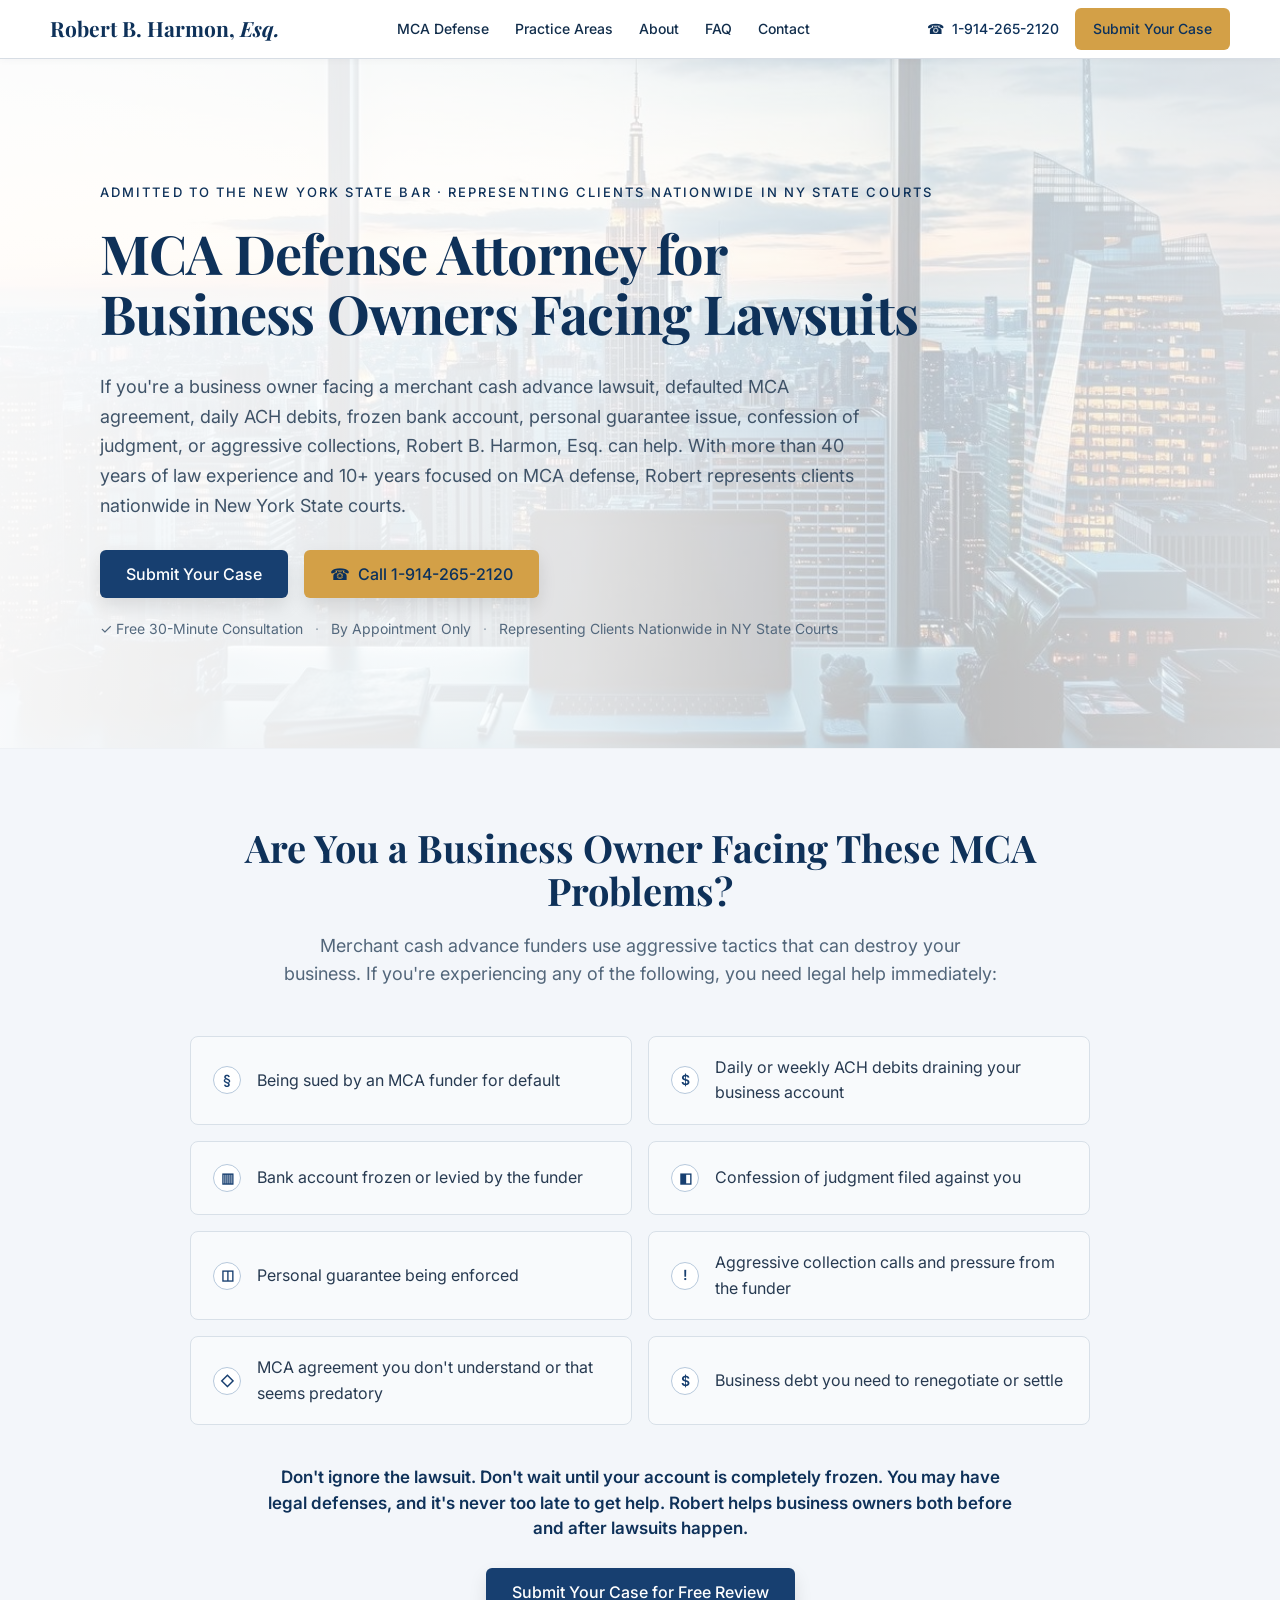
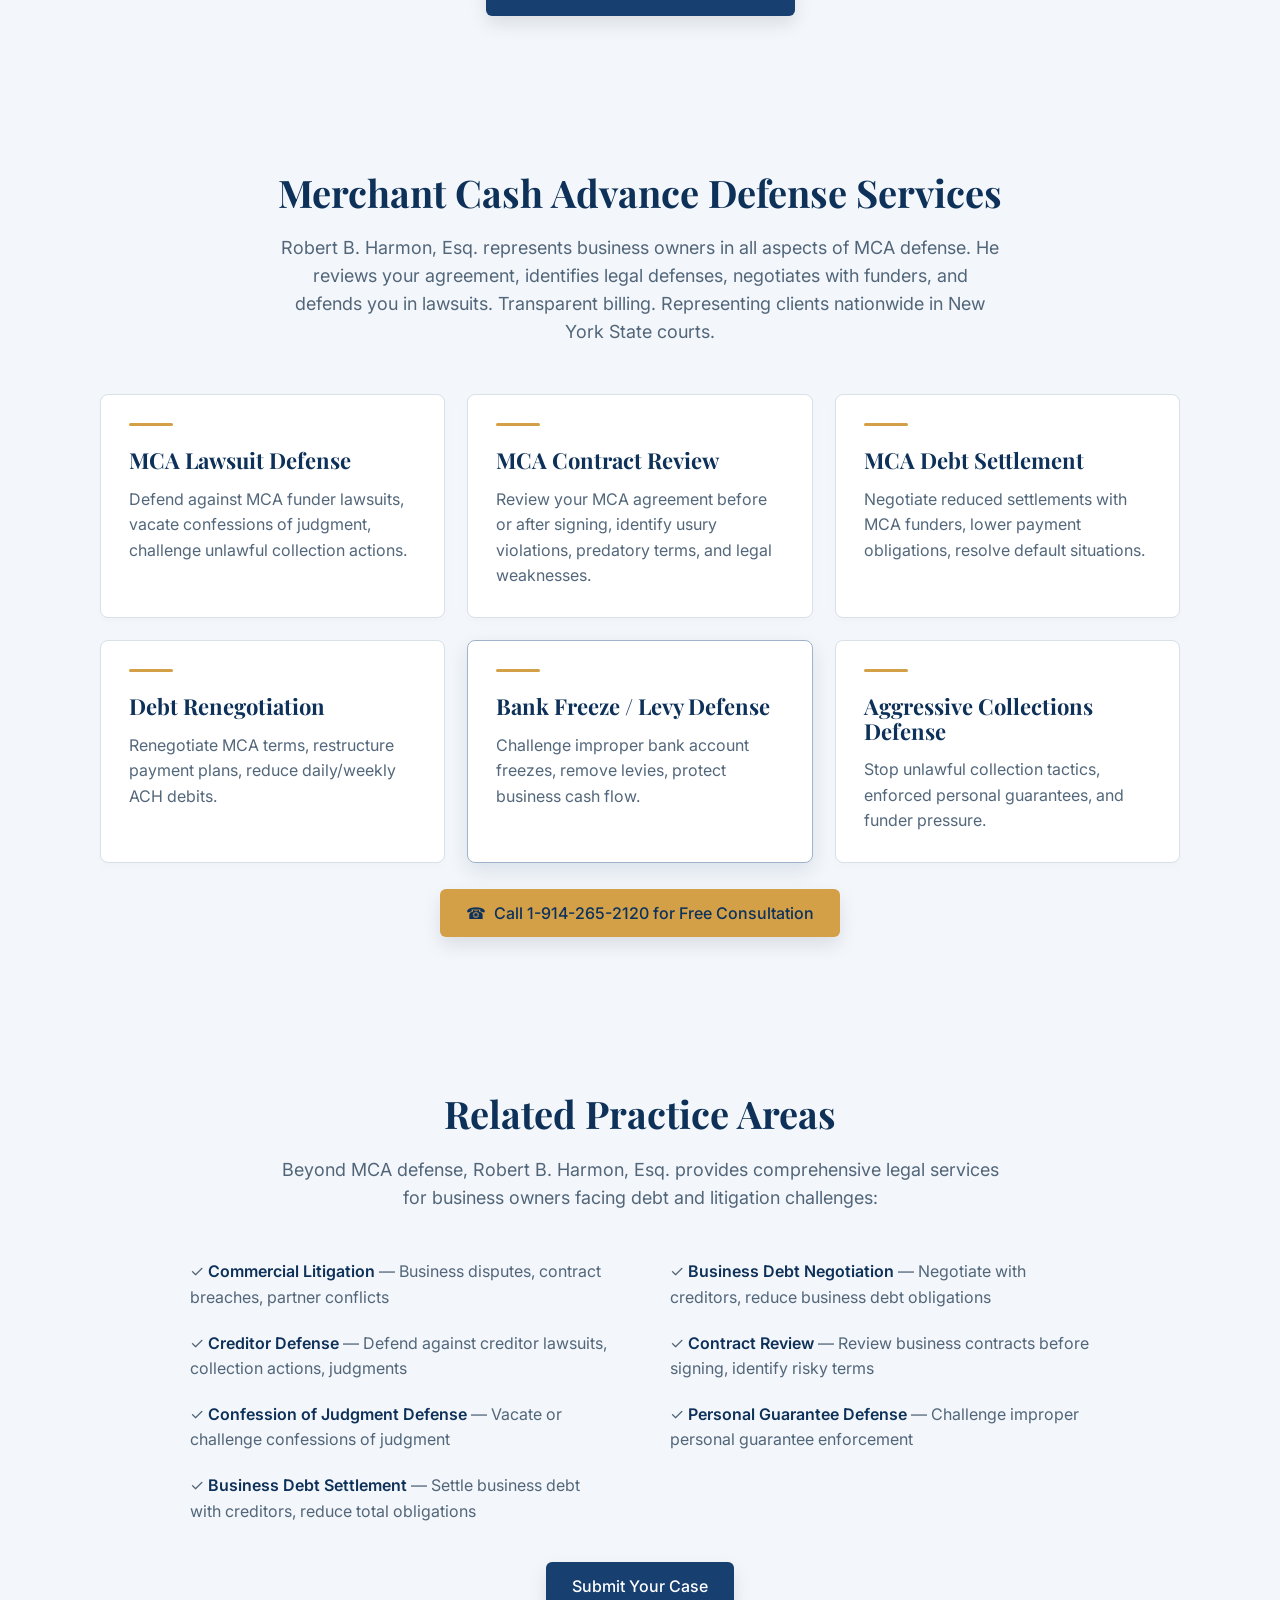
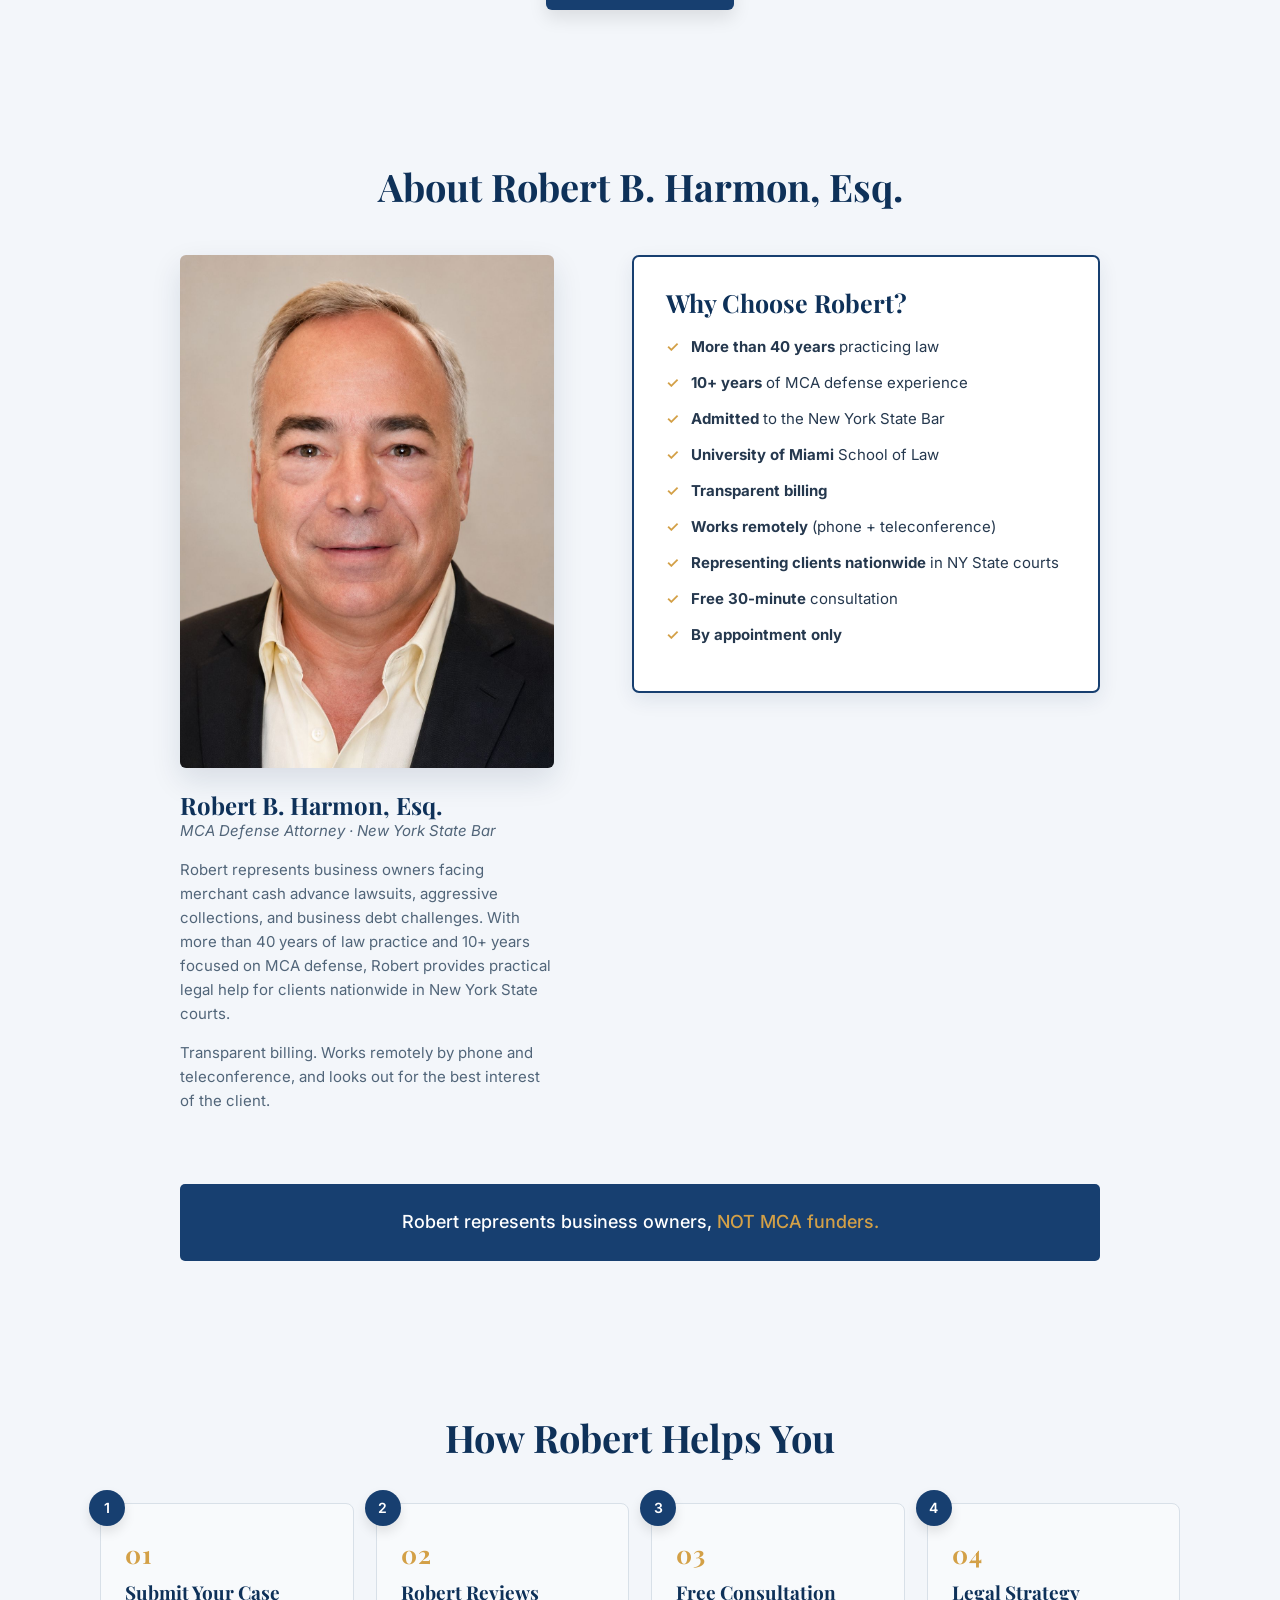
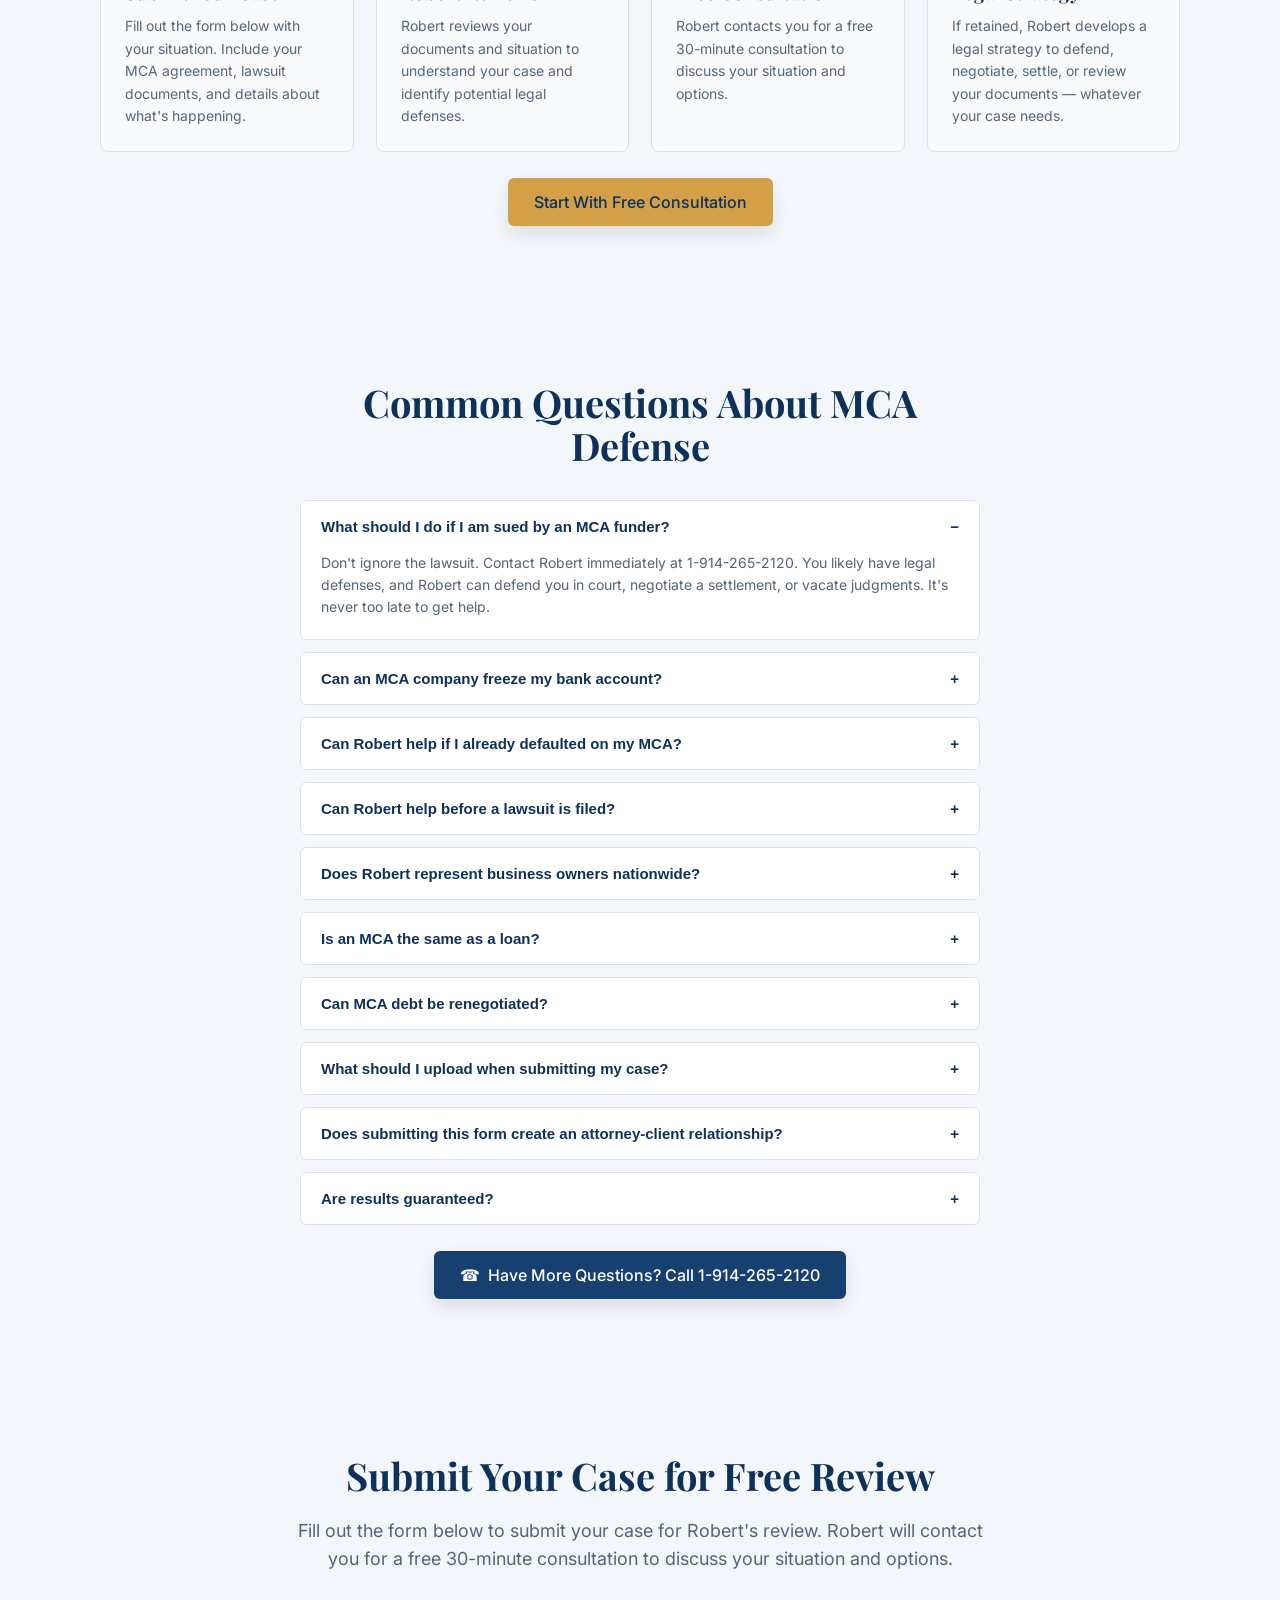
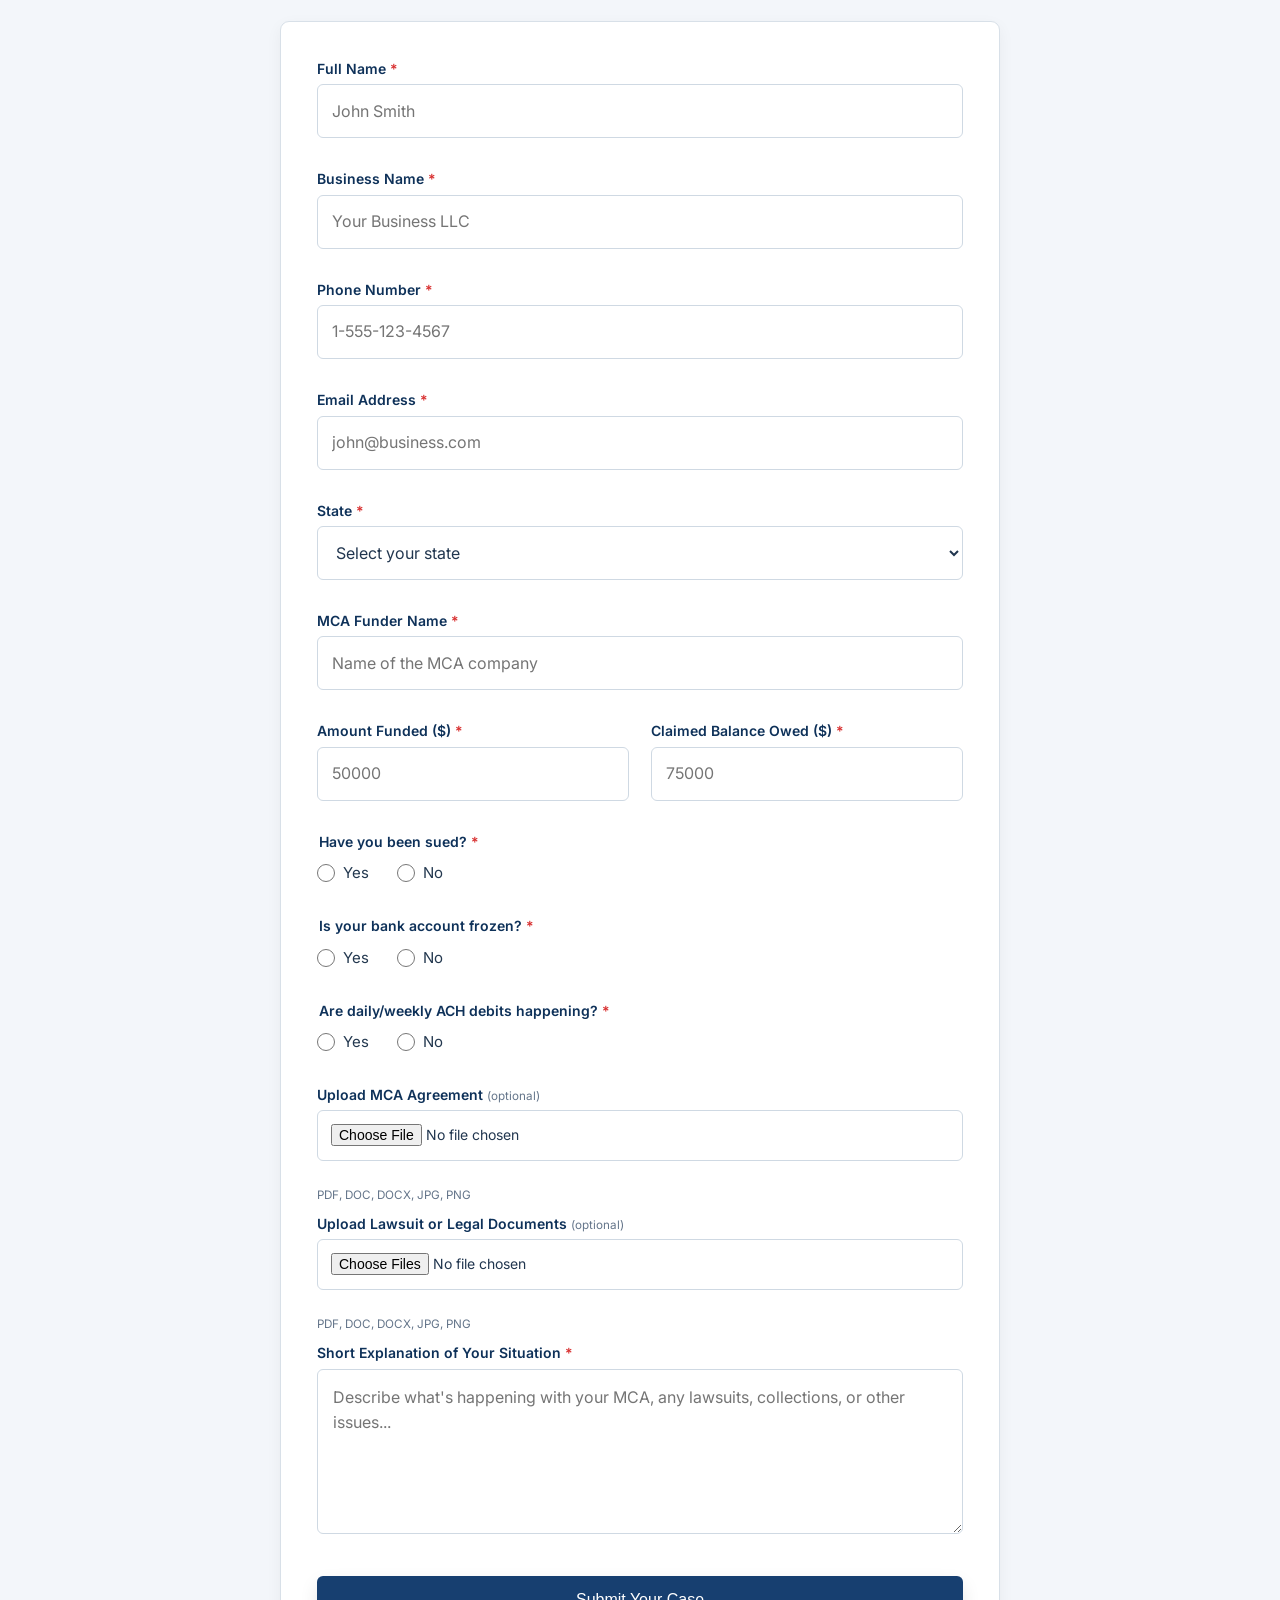
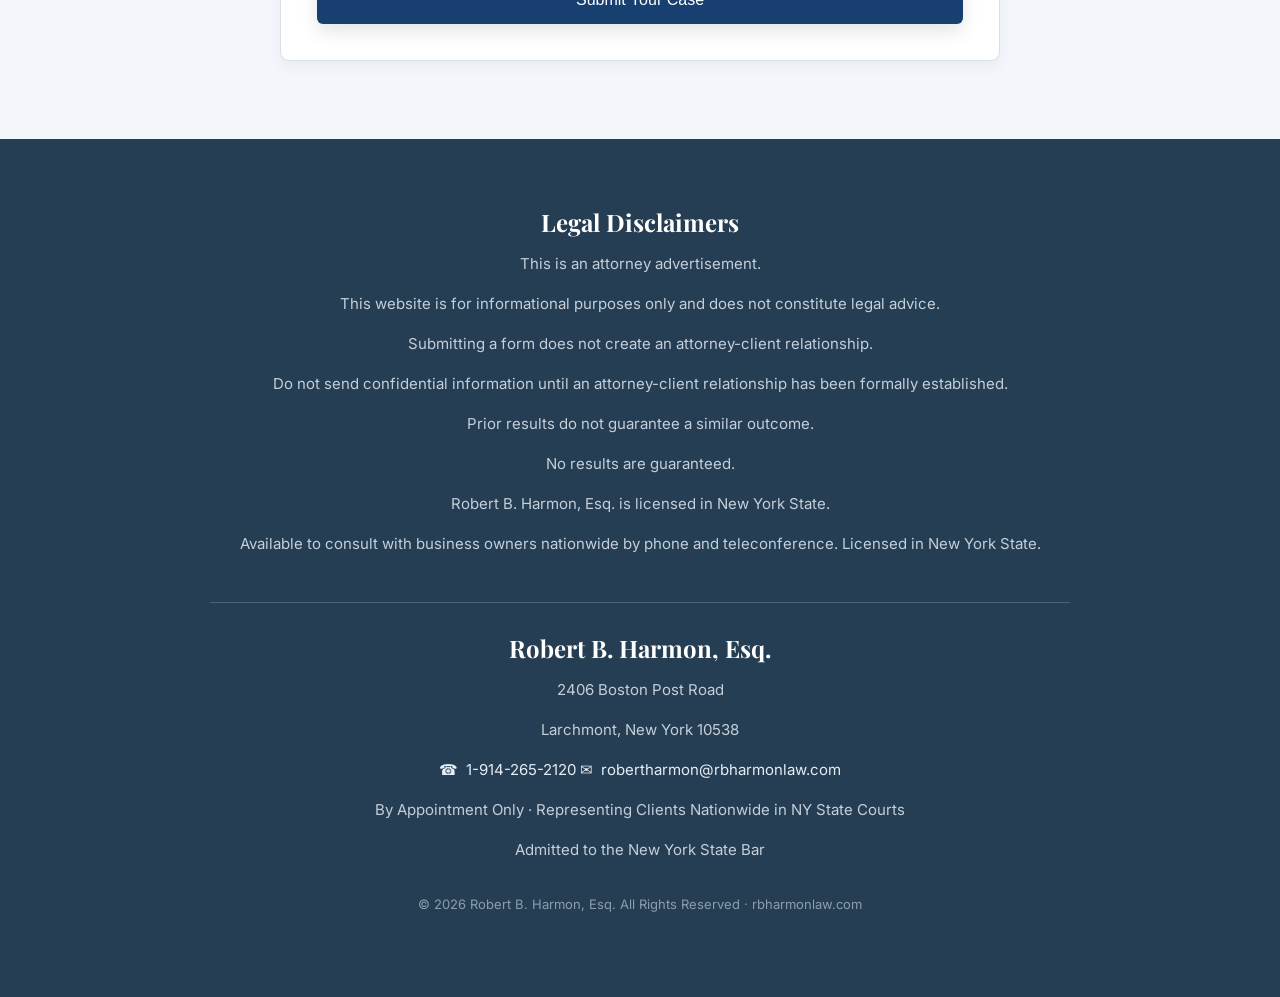
==== index.html @ 1420d57a "Update index.html" ====
<!DOCTYPE html>
<html lang="en">
<head>
  <meta charset="UTF-8" />
  <meta name="viewport" content="width=device-width, initial-scale=1.0" />
  <title>Robert B. Harmon, Esq. | MCA Defense Attorney</title>
  <meta name="description" content="MCA defense attorney for business owners facing merchant cash advance lawsuits, ACH debits, bank freezes, confessions of judgment, and collections." />

  <link rel="preconnect" href="https://fonts.googleapis.com">
  <link rel="preconnect" href="https://fonts.gstatic.com" crossorigin>
  <link href="https://fonts.googleapis.com/css2?family=Inter:wght@400;450;500;600;700&family=Playfair+Display:wght@600;700&display=swap" rel="stylesheet">

  <link rel="stylesheet" href="styles.css" />
</head>
<body>
  <header class="site-header">
    <div class="nav-container">
      <a href="#top" class="brand">Robert B. Harmon, <em>Esq.</em></a>

      <button class="mobile-menu-button" aria-label="Open menu" aria-expanded="false">
        <span></span><span></span><span></span>
      </button>

      <nav class="main-nav">
        <a href="#mca-defense">MCA Defense</a>
        <a href="#practice-areas">Practice Areas</a>
        <a href="#about">About</a>
        <a href="#faq">FAQ</a>
        <a href="#contact">Contact</a>
      </nav>

      <div class="nav-actions">
        <a class="phone-link" href="tel:+19142652120">☎&nbsp; 1-914-265-2120</a>
        <a class="btn btn-gold btn-small" href="#submit-case">Submit Your Case</a>
      </div>
    </div>
  </header>

  <main id="top">
    <section id="mca-defense" class="hero">
      <div class="hero-bg"></div>
      <div class="container hero-content">
        <p class="eyebrow">ADMITTED TO THE NEW YORK STATE BAR · REPRESENTING CLIENTS NATIONWIDE IN NY STATE COURTS</p>
        <h1>MCA Defense Attorney for Business Owners Facing Lawsuits</h1>
        <p class="hero-copy">
          If you're a business owner facing a merchant cash advance lawsuit, defaulted MCA agreement, daily ACH debits,
          frozen bank account, personal guarantee issue, confession of judgment, or aggressive collections,
          Robert B. Harmon, Esq. can help. With more than 40 years of law experience and 10+ years focused on MCA defense,
          Robert represents clients nationwide in New York State courts.
        </p>

        <div class="hero-buttons">
          <a class="btn btn-primary" href="#submit-case">Submit Your Case</a>
          <a class="btn btn-gold" href="tel:+19142652120">☎&nbsp; Call 1-914-265-2120</a>
        </div>

        <p class="trust-row">✓ Free 30-Minute Consultation <span>·</span> By Appointment Only <span>·</span> Representing Clients Nationwide in NY State Courts</p>
      </div>
    </section>

    <section class="section problems">
      <div class="container narrow">
        <h2>Are You a Business Owner Facing These MCA Problems?</h2>
        <p class="section-intro">
          Merchant cash advance funders use aggressive tactics that can destroy your business. If you're experiencing any of the following, you need legal help immediately:
        </p>

        <div class="problem-grid">
          <div class="problem-card"><span class="line-icon">§</span> Being sued by an MCA funder for default</div>
          <div class="problem-card"><span class="line-icon">$</span> Daily or weekly ACH debits draining your business account</div>
          <div class="problem-card"><span class="line-icon">▥</span> Bank account frozen or levied by the funder</div>
          <div class="problem-card"><span class="line-icon">◧</span> Confession of judgment filed against you</div>
          <div class="problem-card"><span class="line-icon">◫</span> Personal guarantee being enforced</div>
          <div class="problem-card"><span class="line-icon">!</span> Aggressive collection calls and pressure from the funder</div>
          <div class="problem-card"><span class="line-icon">◇</span> MCA agreement you don't understand or that seems predatory</div>
          <div class="problem-card"><span class="line-icon">$</span> Business debt you need to renegotiate or settle</div>
        </div>

        <p class="strong-note">
          Don't ignore the lawsuit. Don't wait until your account is completely frozen. You may have legal defenses, and it's never too late to get help. Robert helps business owners both before and after lawsuits happen.
        </p>
        <a class="btn btn-primary center-btn" href="#submit-case">Submit Your Case for Free Review</a>
      </div>
    </section>

    <section class="section services">
      <div class="container">
        <h2>Merchant Cash Advance Defense Services</h2>
        <p class="section-intro">
          Robert B. Harmon, Esq. represents business owners in all aspects of MCA defense. He reviews your agreement, identifies legal defenses, negotiates with funders, and defends you in lawsuits. Transparent billing. Representing clients nationwide in New York State courts.
        </p>

        <div class="service-grid">
          <article class="service-card">
            <span class="gold-line"></span>
            <h3>MCA Lawsuit Defense</h3>
            <p>Defend against MCA funder lawsuits, vacate confessions of judgment, challenge unlawful collection actions.</p>
          </article>
          <article class="service-card">
            <span class="gold-line"></span>
            <h3>MCA Contract Review</h3>
            <p>Review your MCA agreement before or after signing, identify usury violations, predatory terms, and legal weaknesses.</p>
          </article>
          <article class="service-card">
            <span class="gold-line"></span>
            <h3>MCA Debt Settlement</h3>
            <p>Negotiate reduced settlements with MCA funders, lower payment obligations, resolve default situations.</p>
          </article>
          <article class="service-card">
            <span class="gold-line"></span>
            <h3>Debt Renegotiation</h3>
            <p>Renegotiate MCA terms, restructure payment plans, reduce daily/weekly ACH debits.</p>
          </article>
          <article class="service-card highlighted">
            <span class="gold-line"></span>
            <h3>Bank Freeze / Levy Defense</h3>
            <p>Challenge improper bank account freezes, remove levies, protect business cash flow.</p>
          </article>
          <article class="service-card">
            <span class="gold-line"></span>
            <h3>Aggressive Collections Defense</h3>
            <p>Stop unlawful collection tactics, enforced personal guarantees, and funder pressure.</p>
          </article>
        </div>

        <a class="btn btn-gold center-btn wide-btn" href="tel:+19142652120">☎&nbsp; Call 1-914-265-2120 for Free Consultation</a>
      </div>
    </section>

    <section id="practice-areas" class="section related">
      <div class="container narrow">
        <h2>Related Practice Areas</h2>
        <p class="section-intro">
          Beyond MCA defense, Robert B. Harmon, Esq. provides comprehensive legal services for business owners facing debt and litigation challenges:
        </p>

        <div class="related-list">
          <p>✓ <strong>Commercial Litigation</strong> — Business disputes, contract breaches, partner conflicts</p>
          <p>✓ <strong>Business Debt Negotiation</strong> — Negotiate with creditors, reduce business debt obligations</p>
          <p>✓ <strong>Creditor Defense</strong> — Defend against creditor lawsuits, collection actions, judgments</p>
          <p>✓ <strong>Contract Review</strong> — Review business contracts before signing, identify risky terms</p>
          <p>✓ <strong>Confession of Judgment Defense</strong> — Vacate or challenge confessions of judgment</p>
          <p>✓ <strong>Personal Guarantee Defense</strong> — Challenge improper personal guarantee enforcement</p>
          <p>✓ <strong>Business Debt Settlement</strong> — Settle business debt with creditors, reduce total obligations</p>
        </div>

        <a class="btn btn-primary center-btn" href="#submit-case">Submit Your Case</a>
      </div>
    </section>

    <section id="about" class="section about">
      <div class="container">
        <h2>About Robert B. Harmon, Esq.</h2>

        <div class="about-grid">
          <div class="about-left">
            <img class="attorney-photo" src="assets/robert-harmon.jpg" alt="Robert B. Harmon, Esq." />
            <h3>Robert B. Harmon, Esq.</h3>
            <p class="subline"><em>MCA Defense Attorney · New York State Bar</em></p>
            <p>
              Robert represents business owners facing merchant cash advance lawsuits, aggressive collections, and business debt challenges. With more than 40 years of law practice and 10+ years focused on MCA defense, Robert provides practical legal help for clients nationwide in New York State courts.
            </p>
            <p>
              Transparent billing. Works remotely by phone and teleconference, and looks out for the best interest of the client.
            </p>
          </div>

          <aside class="why-card">
            <h3>Why Choose Robert?</h3>
            <ul>
              <li><strong>More than 40 years</strong> practicing law</li>
              <li><strong>10+ years</strong> of MCA defense experience</li>
              <li><strong>Admitted</strong> to the New York State Bar</li>
              <li><strong>University of Miami</strong> School of Law</li>
              <li><strong>Transparent billing</strong></li>
              <li><strong>Works remotely</strong> (phone + teleconference)</li>
              <li><strong>Representing clients nationwide</strong> in NY State courts</li>
              <li><strong>Free 30-minute</strong> consultation</li>
              <li><strong>By appointment only</strong></li>
            </ul>
          </aside>
        </div>

        <div class="blue-banner">
          Robert represents business owners, <span>NOT MCA funders.</span>
        </div>
      </div>
    </section>

    <section class="section process">
      <div class="container">
        <h2>How Robert Helps You</h2>

        <div class="process-grid">
          <article class="process-card">
            <span class="number">1</span>
            <div class="process-icon">01</div>
            <h3>Submit Your Case</h3>
            <p>Fill out the form below with your situation. Include your MCA agreement, lawsuit documents, and details about what's happening.</p>
          </article>
          <article class="process-card">
            <span class="number">2</span>
            <div class="process-icon">02</div>
            <h3>Robert Reviews</h3>
            <p>Robert reviews your documents and situation to understand your case and identify potential legal defenses.</p>
          </article>
          <article class="process-card">
            <span class="number">3</span>
            <div class="process-icon">03</div>
            <h3>Free Consultation</h3>
            <p>Robert contacts you for a free 30-minute consultation to discuss your situation and options.</p>
          </article>
          <article class="process-card">
            <span class="number">4</span>
            <div class="process-icon">04</div>
            <h3>Legal Strategy</h3>
            <p>If retained, Robert develops a legal strategy to defend, negotiate, settle, or review your documents — whatever your case needs.</p>
          </article>
        </div>

        <a class="btn btn-gold center-btn" href="#submit-case">Start With Free Consultation</a>
      </div>
    </section>

    <section id="faq" class="section faq">
      <div class="container faq-container">
        <h2>Common Questions About MCA Defense</h2>

        <div class="accordion">
          <div class="faq-item active">
            <button>What should I do if I am sued by an MCA funder?<span>−</span></button>
            <div class="faq-answer">
              Don't ignore the lawsuit. Contact Robert immediately at 1-914-265-2120. You likely have legal defenses, and Robert can defend you in court, negotiate a settlement, or vacate judgments. It's never too late to get help.
            </div>
          </div>
          <div class="faq-item">
            <button>Can an MCA company freeze my bank account?<span>+</span></button>
            <div class="faq-answer">In some cases, funders try to freeze or levy bank accounts after legal action or judgment. Robert can review the documents and discuss possible defenses or challenges.</div>
          </div>
          <div class="faq-item">
            <button>Can Robert help if I already defaulted on my MCA?<span>+</span></button>
            <div class="faq-answer">Yes. Robert helps business owners both before and after default, including negotiating with funders and defending lawsuits.</div>
          </div>
          <div class="faq-item">
            <button>Can Robert help before a lawsuit is filed?<span>+</span></button>
            <div class="faq-answer">Yes. Contract review, debt renegotiation, and early legal strategy can help reduce risk before litigation begins.</div>
          </div>
          <div class="faq-item">
            <button>Does Robert represent business owners nationwide?<span>+</span></button>
            <div class="faq-answer">Robert is licensed in New York State and represents clients nationwide in New York State courts. Consultations may be conducted by phone or teleconference.</div>
          </div>
          <div class="faq-item">
            <button>Is an MCA the same as a loan?<span>+</span></button>
            <div class="faq-answer">MCA agreements are often presented as purchases of receivables rather than loans, but the details of the agreement and how it operates matter. Robert can review the agreement for legal issues.</div>
          </div>
          <div class="faq-item">
            <button>Can MCA debt be renegotiated?<span>+</span></button>
            <div class="faq-answer">Often, yes. Depending on the situation, funders may negotiate reduced balances, payment plans, or settlements.</div>
          </div>
          <div class="faq-item">
            <button>What should I upload when submitting my case?<span>+</span></button>
            <div class="faq-answer">Upload your MCA agreement, lawsuit papers, confession of judgment documents, notices, bank freeze paperwork, and any communications from the funder or collector.</div>
          </div>
          <div class="faq-item">
            <button>Does submitting this form create an attorney-client relationship?<span>+</span></button>
            <div class="faq-answer">No. Submitting the form does not create an attorney-client relationship. Do not send confidential information until an attorney-client relationship has been formally established.</div>
          </div>
          <div class="faq-item">
            <button>Are results guaranteed?<span>+</span></button>
            <div class="faq-answer">No. Prior results do not guarantee a similar outcome, and no results are guaranteed.</div>
          </div>
        </div>

        <a class="btn btn-primary center-btn wide-btn" href="tel:+19142652120">☎&nbsp; Have More Questions? Call 1-914-265-2120</a>
      </div>
    </section>

    <section id="submit-case" class="section submit-section">
      <div class="container form-container">
        <h2>Submit Your Case for Free Review</h2>
        <p class="section-intro">
          Fill out the form below to submit your case for Robert's review. Robert will contact you for a free 30-minute consultation to discuss your situation and options.
        </p>

        <form class="case-form" name="case-review" method="POST" netlify data-netlify="true" netlify-honeypot="bot-field" data-netlify-honeypot="bot-field" enctype="multipart/form-data" action="/thank-you/">
          <input type="hidden" name="form-name" value="case-review" />
          <p class="hidden">
            <label>Do not fill this out: <input name="bot-field" /></label>
          </p>

          <label>Full Name <span>*</span>
            <input type="text" name="full_name" placeholder="John Smith" required />
          </label>

          <label>Business Name <span>*</span>
            <input type="text" name="business_name" placeholder="Your Business LLC" required />
          </label>

          <label>Phone Number <span>*</span>
            <input type="tel" name="phone" placeholder="1-555-123-4567" required />
          </label>

          <label>Email Address <span>*</span>
            <input type="email" name="email" placeholder="john@business.com" required />
          </label>

          <label>State <span>*</span>
            <select name="state" required>
              <option value="">Select your state</option>
              <option>Alabama</option><option>Alaska</option><option>Arizona</option><option>Arkansas</option><option>California</option>
              <option>Colorado</option><option>Connecticut</option><option>Delaware</option><option>Florida</option><option>Georgia</option>
              <option>Hawaii</option><option>Idaho</option><option>Illinois</option><option>Indiana</option><option>Iowa</option>
              <option>Kansas</option><option>Kentucky</option><option>Louisiana</option><option>Maine</option><option>Maryland</option>
              <option>Massachusetts</option><option>Michigan</option><option>Minnesota</option><option>Mississippi</option><option>Missouri</option>
              <option>Montana</option><option>Nebraska</option><option>Nevada</option><option>New Hampshire</option><option>New Jersey</option>
              <option>New Mexico</option><option>New York</option><option>North Carolina</option><option>North Dakota</option><option>Ohio</option>
              <option>Oklahoma</option><option>Oregon</option><option>Pennsylvania</option><option>Rhode Island</option><option>South Carolina</option>
              <option>South Dakota</option><option>Tennessee</option><option>Texas</option><option>Utah</option><option>Vermont</option>
              <option>Virginia</option><option>Washington</option><option>West Virginia</option><option>Wisconsin</option><option>Wyoming</option>
            </select>
          </label>

          <label>MCA Funder Name <span>*</span>
            <input type="text" name="mca_funder_name" placeholder="Name of the MCA company" required />
          </label>

          <div class="two-col">
            <label>Amount Funded ($) <span>*</span>
              <input type="number" name="amount_funded" placeholder="50000" required />
            </label>

            <label>Claimed Balance Owed ($) <span>*</span>
              <input type="number" name="claimed_balance_owed" placeholder="75000" required />
            </label>
          </div>

          <fieldset>
            <legend>Have you been sued? <span>*</span></legend>
            <label class="radio"><input type="radio" name="been_sued" value="Yes" required /> Yes</label>
            <label class="radio"><input type="radio" name="been_sued" value="No" /> No</label>
          </fieldset>

          <fieldset>
            <legend>Is your bank account frozen? <span>*</span></legend>
            <label class="radio"><input type="radio" name="bank_frozen" value="Yes" required /> Yes</label>
            <label class="radio"><input type="radio" name="bank_frozen" value="No" /> No</label>
          </fieldset>

          <fieldset>
            <legend>Are daily/weekly ACH debits happening? <span>*</span></legend>
            <label class="radio"><input type="radio" name="ach_debits" value="Yes" required /> Yes</label>
            <label class="radio"><input type="radio" name="ach_debits" value="No" /> No</label>
          </fieldset>

          <label>Upload MCA Agreement <small>(optional)</small>
            <input type="file" name="mca_agreement" accept=".pdf,.doc,.docx,.jpg,.jpeg,.png" />
            <small>PDF, DOC, DOCX, JPG, PNG</small>
          </label>

          <label>Upload Lawsuit or Legal Documents <small>(optional)</small>
            <input type="file" name="legal_documents" accept=".pdf,.doc,.docx,.jpg,.jpeg,.png" multiple />
            <small>PDF, DOC, DOCX, JPG, PNG</small>
          </label>

          <label>Short Explanation of Your Situation <span>*</span>
            <textarea name="situation" placeholder="Describe what's happening with your MCA, any lawsuits, collections, or other issues..." required></textarea>
          </label>

          <button class="btn btn-primary form-submit" type="submit">Submit Your Case</button>
        </form>
      </div>
    </section>
  </main>

  <footer id="contact" class="footer">
    <div class="container footer-inner">
      <h2>Legal Disclaimers</h2>
      <p>This is an attorney advertisement.</p>
      <p>This website is for informational purposes only and does not constitute legal advice.</p>
      <p>Submitting a form does not create an attorney-client relationship.</p>
      <p>Do not send confidential information until an attorney-client relationship has been formally established.</p>
      <p>Prior results do not guarantee a similar outcome.</p>
      <p>No results are guaranteed.</p>
      <p>Robert B. Harmon, Esq. is licensed in New York State.</p>
      <p>Available to consult with business owners nationwide by phone and teleconference. Licensed in New York State.</p>

      <div class="footer-line"></div>

      <h3>Robert B. Harmon, Esq.</h3>
      <p>2406 Boston Post Road</p>
      <p>Larchmont, New York 10538</p>
      <p>
        <a href="tel:+19142652120">☎&nbsp; 1-914-265-2120</a>
        <span class="footer-dot"> </span>
        <a href="mailto:robertharmon@rbharmonlaw.com">✉&nbsp; robertharmon@rbharmonlaw.com</a>
      </p>
      <p>By Appointment Only · Representing Clients Nationwide in NY State Courts</p>
      <p>Admitted to the New York State Bar</p>

      <p class="copyright">© 2026 Robert B. Harmon, Esq. All Rights Reserved · rbharmonlaw.com</p>
    </div>
  </footer>

  <script src="script.js"></script>
</body>
</html>
---- styles.css ----
:root{
  --navy:#173f70;
  --navy-dark:#0e3159;
  --gold:#d3a047;
  --text:#26384d;
  --muted:#596b80;
  --soft:#f3f6fa;
  --border:#d8e0e8;
  --white:#fff;
  --shadow:0 12px 30px rgba(16,41,70,.12);
  --font-heading:'Playfair Display', Georgia, serif;
  --font-body:'Inter', Arial, sans-serif;
}

*{box-sizing:border-box}
html{scroll-behavior:smooth}
body{
  margin:0;
  font-family:var(--font-body);
  color:var(--text);
  background:#fff;
  line-height:1.6;
  font-size:15px;
  font-weight:400;
}

a{color:inherit;text-decoration:none}
.container{
  width:min(1080px, calc(100% - 48px));
  margin:0 auto;
}
.narrow{width:min(900px, calc(100% - 48px))}
.site-header{
  position:sticky;
  top:0;
  z-index:1000;
  background:rgba(255,255,255,.97);
  border-bottom:1px solid #d7dde4;
  box-shadow:0 1px 8px rgba(15,37,64,.04);
}
.nav-container{
  width:min(1180px, calc(100% - 48px));
  height:58px;
  margin:0 auto;
  display:flex;
  align-items:center;
  justify-content:space-between;
  gap:22px;
}
.brand{
  font-family:var(--font-heading);
  font-weight:700;
  font-size:21px;
  color:var(--navy-dark);
  white-space:nowrap;
}
.brand em{font-style:italic}
.main-nav{
  display:flex;
  align-items:center;
  gap:26px;
  font-weight:500;
  font-size:14px;
  color:#112d4b;
}
.main-nav a:hover{color:var(--gold)}
.nav-actions{
  display:flex;
  align-items:center;
  gap:16px;
  font-weight:500;
  color:var(--navy-dark);
  font-size:14px;
}
.phone-link{white-space:nowrap}
.btn{
  display:inline-flex;
  align-items:center;
  justify-content:center;
  min-height:48px;
  padding:0 26px;
  border-radius:6px;
  font-weight:500;
  font-size:16px;
  border:0;
  cursor:pointer;
  box-shadow:0 8px 18px rgba(0,0,0,.10);
  transition:.15s ease;
  line-height:1;
}
.btn:hover{transform:translateY(-1px);filter:brightness(.98)}
.btn-primary{background:var(--navy);color:#fff}
.btn-gold{background:var(--gold);color:#0b315d}
.btn-small{
  min-height:42px;
  padding:0 18px;
  font-size:14px;
  box-shadow:none;
}
.center-btn{margin:26px auto 0;display:flex;width:max-content}
.wide-btn{min-width:380px}

.mobile-menu-button{display:none}

.hero{
  position:relative;
  min-height:690px;
  display:flex;
  align-items:center;
  overflow:hidden;
  border-bottom:1px solid #eef1f5;
}
.hero-bg{
  position:absolute;
  inset:0;
  background:
    linear-gradient(90deg, rgba(255,255,255,.96) 0%, rgba(255,255,255,.88) 45%, rgba(255,255,255,.72) 72%, rgba(255,255,255,.82) 100%),
    url("assets/nyc-bg.jpg") center/cover no-repeat;
  filter:saturate(.85);
}
.hero-content{
  position:relative;
  z-index:1;
  padding-top:30px;
}
.eyebrow{
  color:var(--navy-dark);
  font-size:13px;
  font-weight:500;
  letter-spacing:.16em;
  margin:0 0 20px;
}
h1,h2,h3{
  font-family:var(--font-heading);
  color:var(--navy-dark);
  line-height:1.12;
  margin:0;
}
h1{
  max-width:850px;
  font-size:54px;
  font-weight:700;
  letter-spacing:-.015em;
}
.hero-copy{
  max-width:760px;
  font-size:18px;
  color:#3f5368;
  line-height:1.65;
  margin:28px 0 30px;
  font-weight:400;
}
.hero-buttons{
  display:flex;
  gap:16px;
  flex-wrap:wrap;
}
.trust-row{
  margin-top:20px;
  color:#53687d;
  font-size:14px;
  font-weight:400;
}
.trust-row span{padding:0 8px;color:#93a0ad}

.section{
  padding:78px 0;
}
.section:nth-of-type(even){background:var(--soft)}
.section h2{
  text-align:center;
  font-size:38px;
  font-weight:700;
  margin-bottom:20px;
}
.section-intro{
  max-width:720px;
  margin:0 auto 48px;
  text-align:center;
  color:#52667a;
  font-size:18px;
  font-weight:400;
  line-height:1.55;
}
.problem-grid{
  display:grid;
  grid-template-columns:repeat(2, 1fr);
  gap:16px;
}
.problem-card{
  min-height:74px;
  padding:18px 22px;
  background:#f8fafc;
  border:1px solid var(--border);
  border-radius:8px;
  display:flex;
  align-items:center;
  gap:16px;
  font-size:16px;
  color:#273a51;
  font-weight:400;
}
.line-icon{
  width:28px;
  height:28px;
  flex:0 0 28px;
  border:1px solid #b7c9dc;
  border-radius:50%;
  color:var(--navy);
  font-weight:600;
  font-size:14px;
  display:flex;
  align-items:center;
  justify-content:center;
  background:#fff;
}
.strong-note{
  max-width:760px;
  margin:40px auto 0;
  text-align:center;
  color:var(--navy-dark);
  font-weight:600;
  font-size:17px;
  line-height:1.5;
}

.services{background:var(--soft)}
.service-grid{
  display:grid;
  grid-template-columns:repeat(3,1fr);
  gap:22px;
}
.service-card{
  min-height:200px;
  background:#fff;
  border:1px solid var(--border);
  border-radius:8px;
  padding:28px;
  box-shadow:0 3px 8px rgba(0,0,0,.02);
}
.service-card.highlighted{
  border-color:#9fb4cb;
  box-shadow:0 8px 20px rgba(20,61,104,.11);
}
.gold-line{
  display:block;
  width:44px;
  height:3px;
  background:var(--gold);
  border-radius:6px;
  margin-bottom:22px;
}
.service-card h3{
  font-size:22px;
  font-weight:700;
  margin-bottom:14px;
}
.service-card p{
  margin:0;
  font-size:16px;
  color:#53677b;
  font-weight:400;
}

.related{background:#fff}
.related-list{
  display:grid;
  grid-template-columns:repeat(2,1fr);
  gap:20px 60px;
  margin:40px 0 38px;
}
.related-list p{
  margin:0;
  color:#52667a;
  font-size:16px;
  font-weight:400;
}
.related-list strong{
  color:var(--navy-dark);
  font-weight:600;
}

.about{background:var(--soft)}
.about-grid{
  display:grid;
  grid-template-columns:1fr 1.25fr;
  gap:78px;
  align-items:start;
  max-width:920px;
  margin:46px auto 0;
}
.attorney-photo{
  width:100%;
  max-width:390px;
  height:auto;
  border-radius:6px;
  display:block;
  box-shadow:var(--shadow);
  background:#ddd;
}
.about-left h3{
  margin-top:24px;
  font-size:24px;
  font-weight:700;
}
.subline{
  margin-top:0;
  color:#53677b;
}
.about-left p{
  font-size:15px;
  color:#516579;
  font-weight:400;
}
.why-card{
  background:#fff;
  border:2px solid var(--navy);
  border-radius:7px;
  padding:32px;
  box-shadow:0 7px 20px rgba(11,49,93,.09);
}
.why-card h3{
  font-size:25px;
  font-weight:700;
  margin-bottom:18px;
}
.why-card ul{
  margin:0;
  padding:0;
  list-style:none;
}
.why-card li{
  margin:12px 0;
  color:#25384e;
  font-size:15px;
  font-weight:400;
}
.why-card li::before{
  content:"✓";
  color:var(--gold);
  font-weight:600;
  margin-right:12px;
}
.blue-banner{
  margin:56px auto 0;
  max-width:920px;
  background:var(--navy);
  color:#fff;
  text-align:center;
  font-weight:500;
  font-size:18px;
  border-radius:5px;
  padding:24px;
}
.blue-banner span{color:var(--gold);font-weight:500}

.process{background:#fff}
.process-grid{
  display:grid;
  grid-template-columns:repeat(4,1fr);
  gap:22px;
  margin-top:44px;
}
.process-card{
  position:relative;
  min-height:230px;
  background:#f8fafc;
  border:1px solid var(--border);
  border-radius:8px;
  padding:30px 24px 24px;
}
.number{
  position:absolute;
  top:-14px;
  left:-12px;
  width:36px;
  height:36px;
  border-radius:50%;
  background:var(--navy);
  color:#fff;
  display:flex;
  align-items:center;
  justify-content:center;
  font-weight:600;
  font-size:14px;
  box-shadow:0 6px 12px rgba(0,0,0,.10);
}
.process-icon{
  color:var(--gold);
  font-family:var(--font-heading);
  font-size:25px;
  font-weight:700;
  letter-spacing:.04em;
  margin-bottom:8px;
}
.process-card h3{
  font-size:19px;
  font-weight:700;
  margin-bottom:12px;
}
.process-card p{
  margin:0;
  color:#54687b;
  font-size:14px;
  font-weight:400;
}

.faq{background:var(--soft)}
.faq-container{width:min(680px, calc(100% - 48px))}
.accordion{
  margin-top:32px;
}
.faq-item{
  background:#fff;
  border:1px solid var(--border);
  border-radius:7px;
  margin-bottom:12px;
  overflow:hidden;
}
.faq-item button{
  width:100%;
  background:#fff;
  border:0;
  padding:17px 20px;
  display:flex;
  justify-content:space-between;
  text-align:left;
  color:var(--navy-dark);
  font-weight:600;
  font-size:15px;
  cursor:pointer;
}
.faq-answer{
  display:none;
  padding:0 20px 20px;
  color:#516579;
  font-size:14px;
  font-weight:400;
}
.faq-item.active .faq-answer{display:block}

.submit-section{background:#fff}
.form-container{width:min(720px, calc(100% - 48px))}
.case-form{
  background:#fff;
  border:1px solid var(--border);
  border-radius:9px;
  box-shadow:0 5px 16px rgba(0,0,0,.05);
  padding:36px;
}
.hidden{display:none}
.case-form label,
.case-form legend{
  display:block;
  color:var(--navy-dark);
  font-weight:600;
  margin-bottom:8px;
  font-size:14px;
}
.case-form span{color:#d83030}
.case-form small{
  color:#64758a;
  font-weight:400;
}
.case-form input,
.case-form select,
.case-form textarea{
  width:100%;
  min-height:54px;
  border:1px solid #cfd9e3;
  border-radius:6px;
  font:inherit;
  font-size:16px;
  padding:0 14px;
  margin:4px 0 22px;
  color:#21364f;
  background:#fff;
  font-weight:400;
}
.case-form input[type="file"]{
  padding:13px;
  min-height:auto;
  font-size:14px;
}
.case-form textarea{
  min-height:165px;
  padding:15px;
  resize:vertical;
}
.two-col{
  display:grid;
  grid-template-columns:1fr 1fr;
  gap:22px;
}
fieldset{
  border:0;
  padding:0;
  margin:0 0 22px;
}
fieldset legend{margin-bottom:8px}
.radio{
  display:inline-flex!important;
  align-items:center;
  gap:8px;
  margin-right:24px;
  font-weight:400!important;
  color:#23384f!important;
  font-size:15px!important;
}
.radio input{
  width:18px;
  min-height:18px;
  margin:0;
}
.form-submit{
  width:100%;
  margin-top:6px;
}

.footer{
  background:#263e53;
  color:#c4cfda;
  padding:70px 0 66px;
  text-align:center;
}
.footer h2,.footer h3{
  color:#fff;
  font-size:24px;
  font-weight:700;
}
.footer p{
  font-size:15px;
  margin:16px 0;
  font-weight:400;
}
.footer-line{
  height:1px;
  background:rgba(255,255,255,.18);
  width:min(860px,100%);
  margin:46px auto 32px;
}
.footer a{color:#e5edf5;font-weight:400}
.copyright{
  opacity:.65;
  margin-top:32px!important;
  font-size:13px!important;
}

@media (max-width: 1020px){
  .main-nav,.nav-actions{display:none}
  .mobile-menu-button{
    display:flex;
    flex-direction:column;
    gap:5px;
    width:40px;
    height:40px;
    align-items:center;
    justify-content:center;
    border:0;
    background:transparent;
  }
  .mobile-menu-button span{
    width:24px;
    height:2px;
    background:var(--navy-dark);
  }
  .main-nav.open{
    display:flex;
    position:absolute;
    top:58px;
    left:0;
    right:0;
    background:#fff;
    flex-direction:column;
    align-items:flex-start;
    padding:20px 28px;
    border-bottom:1px solid var(--border);
  }
  h1{font-size:46px}
  .service-grid{grid-template-columns:repeat(2,1fr)}
  .process-grid{grid-template-columns:repeat(2,1fr)}
  .about-grid{grid-template-columns:1fr;gap:40px}
}
@media (max-width: 700px){
  .container,.narrow,.form-container,.faq-container{
    width:calc(100% - 30px);
  }
  .nav-container{width:calc(100% - 28px)}
  .brand{font-size:18px}
  .hero{min-height:auto;padding:88px 0 68px}
  h1{font-size:36px}
  .hero-copy,.section-intro{font-size:16px}
  .section{padding:60px 0}
  .section h2{font-size:30px}
  .problem-grid,.service-grid,.related-list,.process-grid,.two-col{
    grid-template-columns:1fr;
  }
  .case-form{padding:24px 18px}
  .btn{width:100%;min-width:0}
  .hero-buttons{width:100%}
  .wide-btn{min-width:0}
}
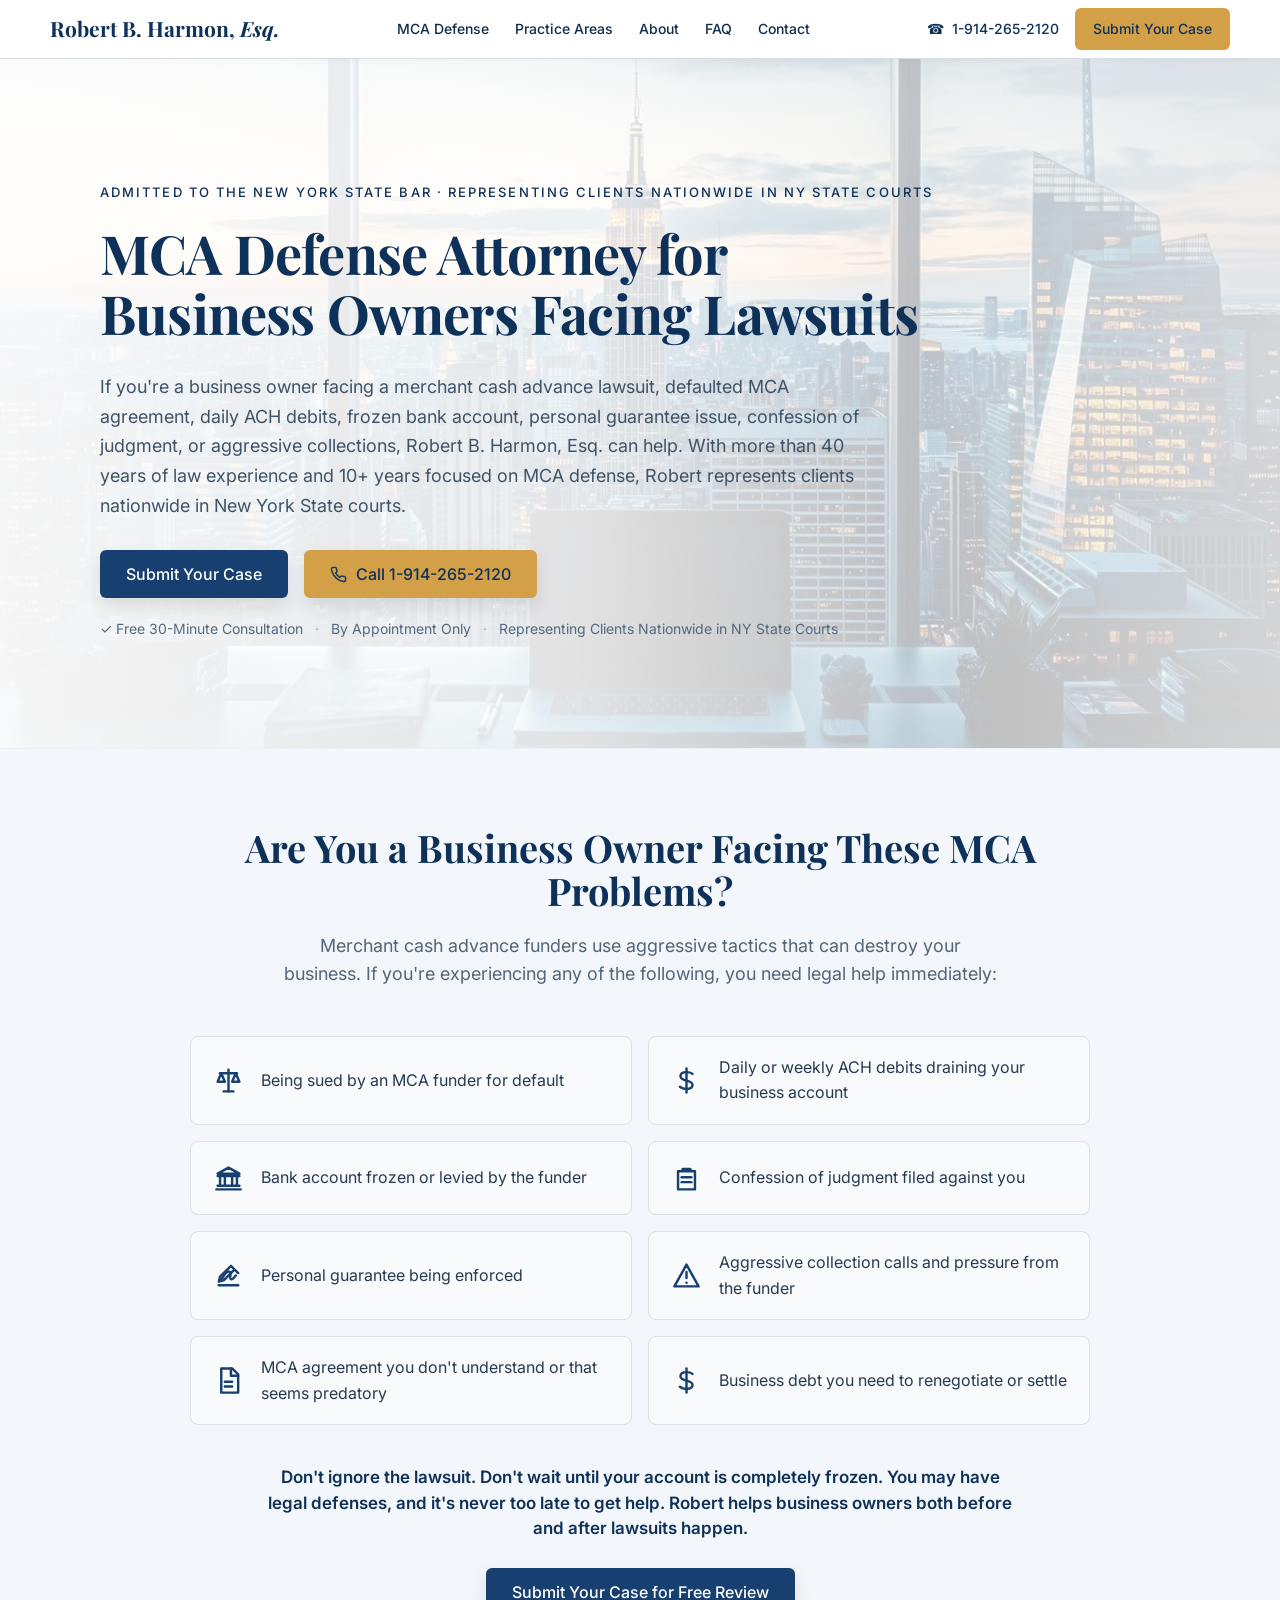
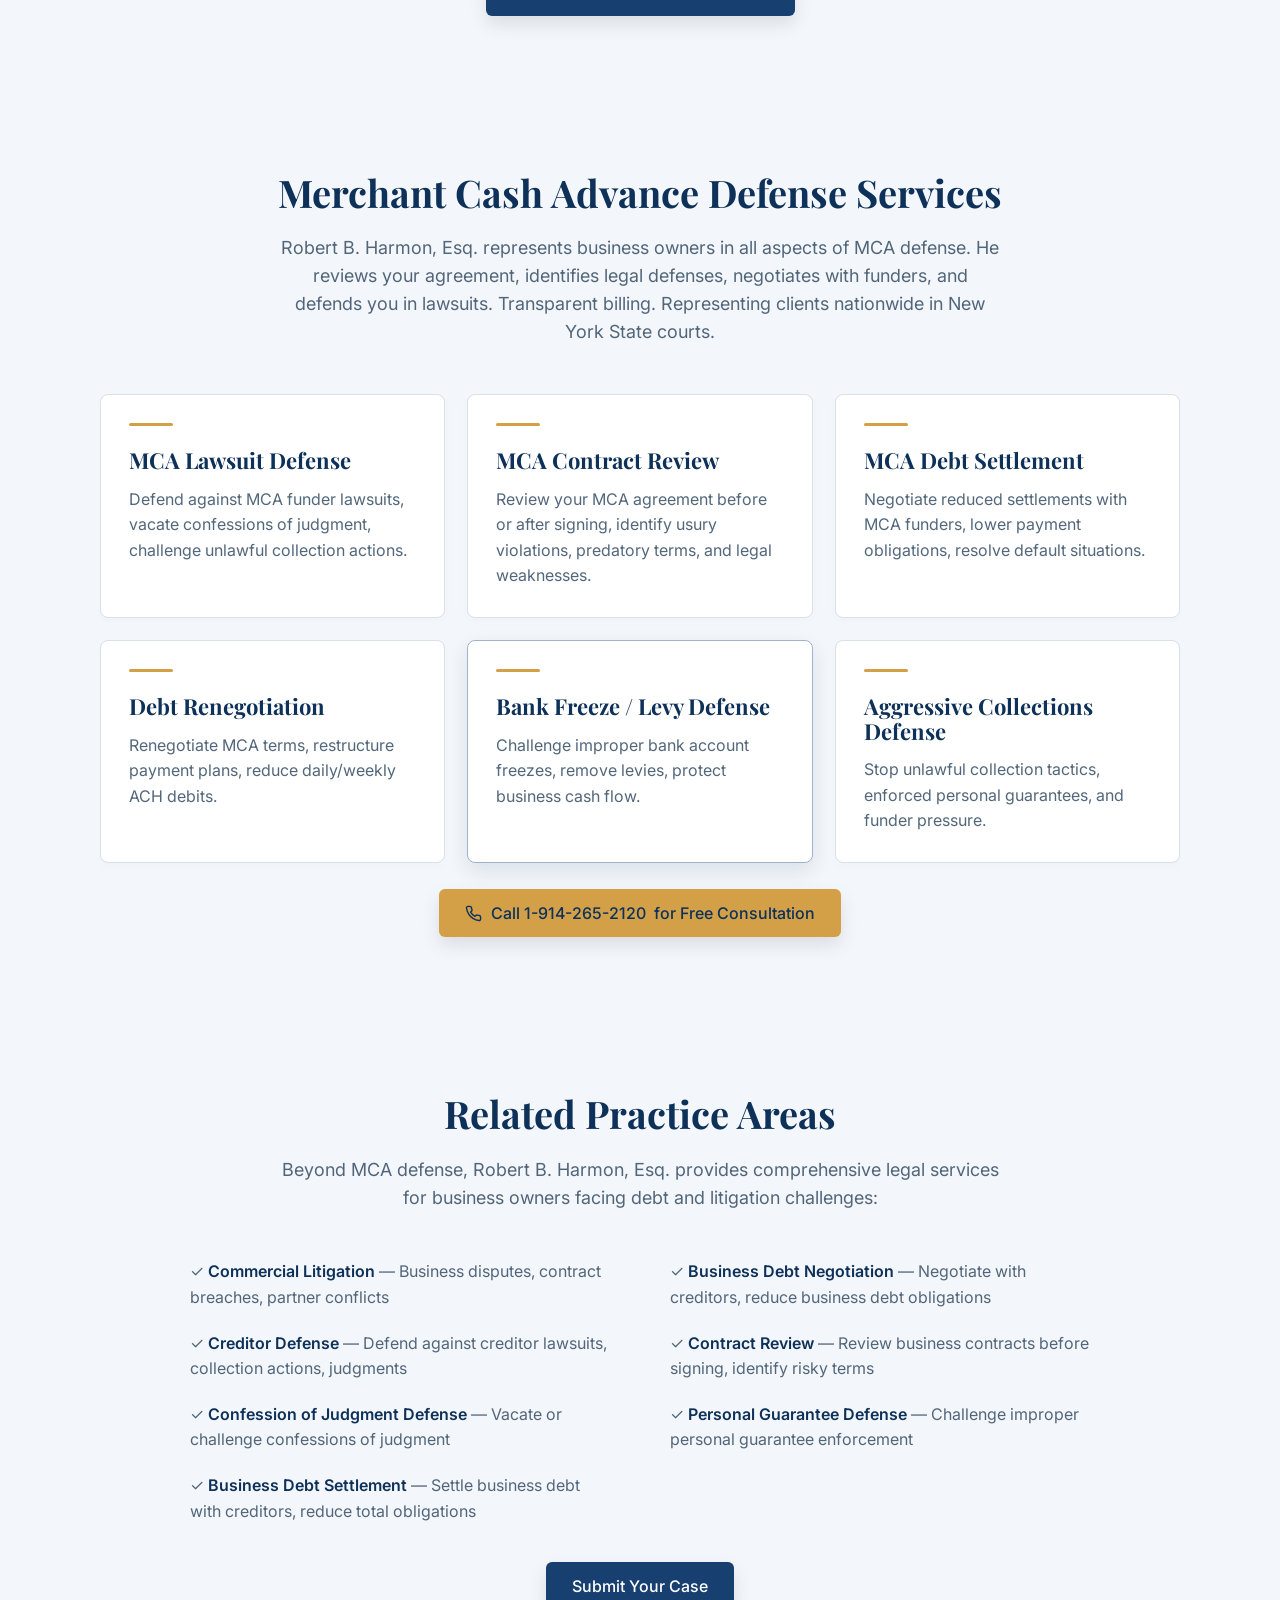
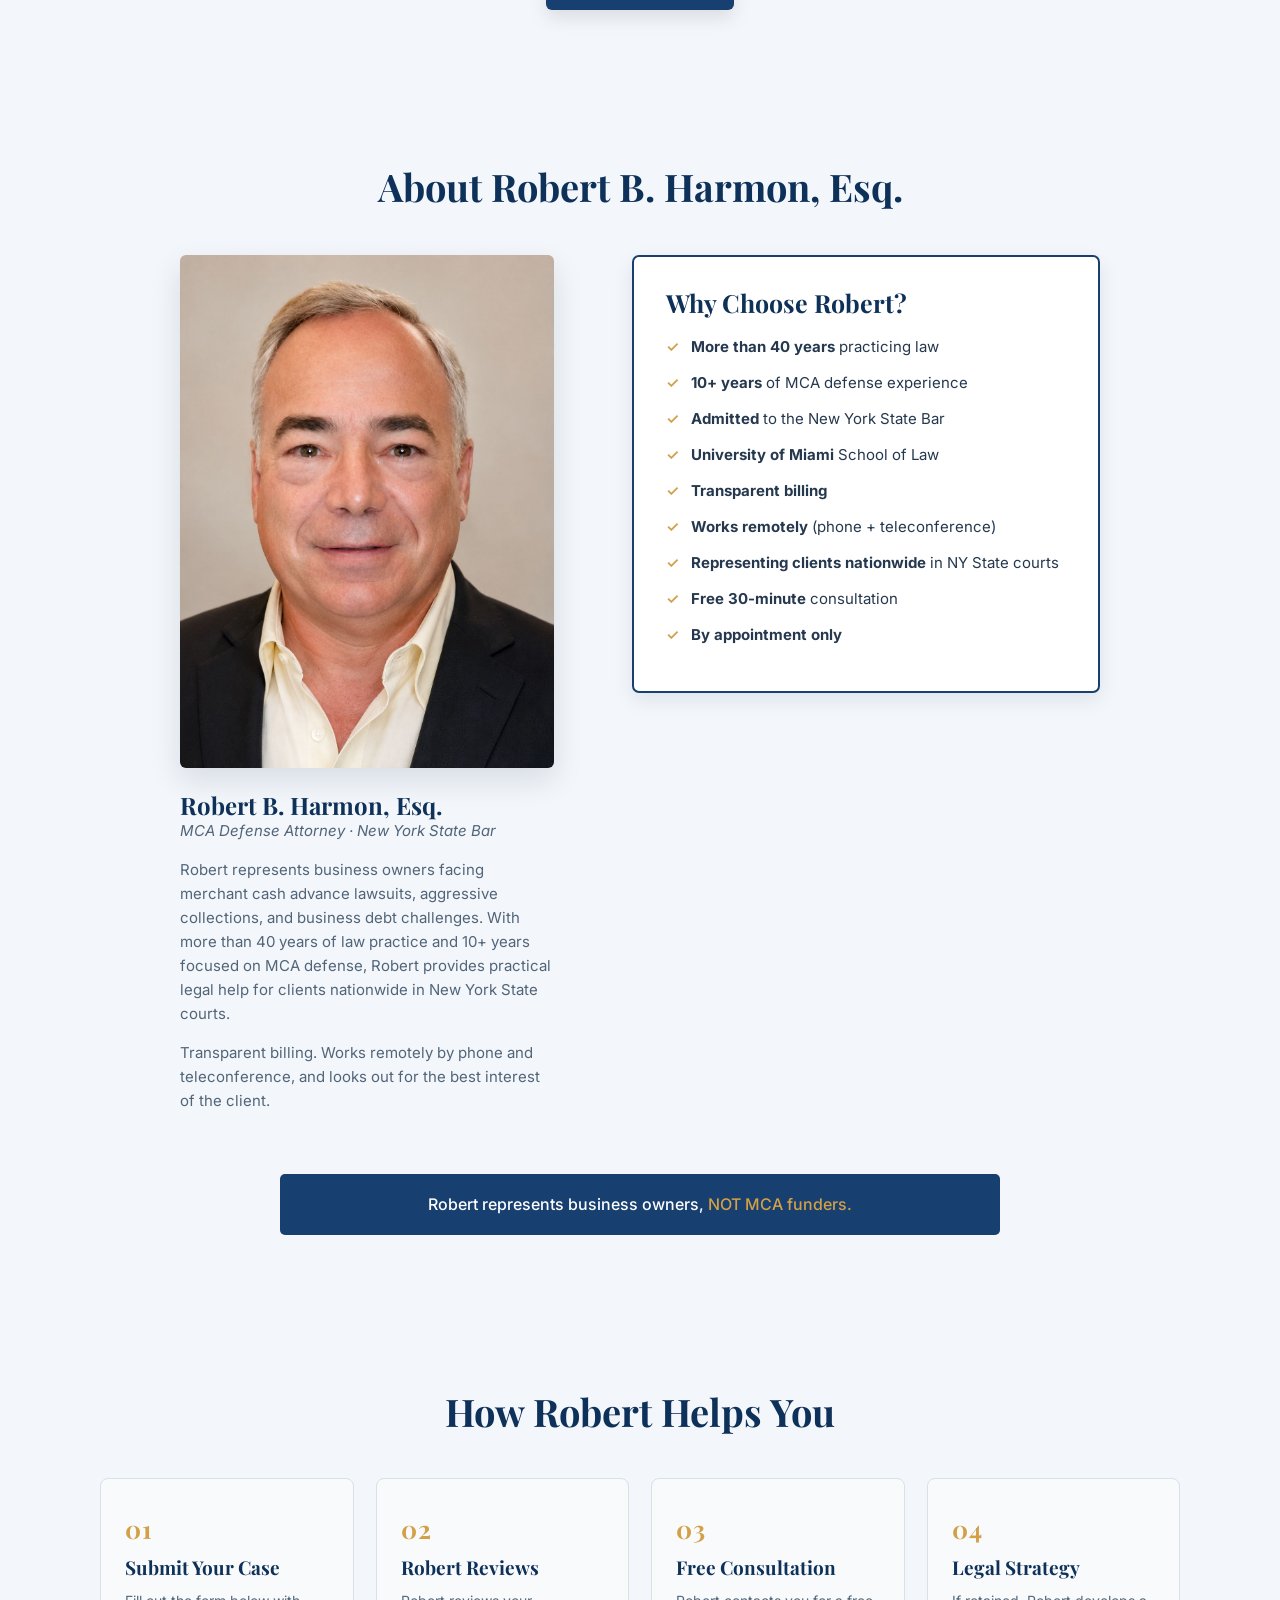
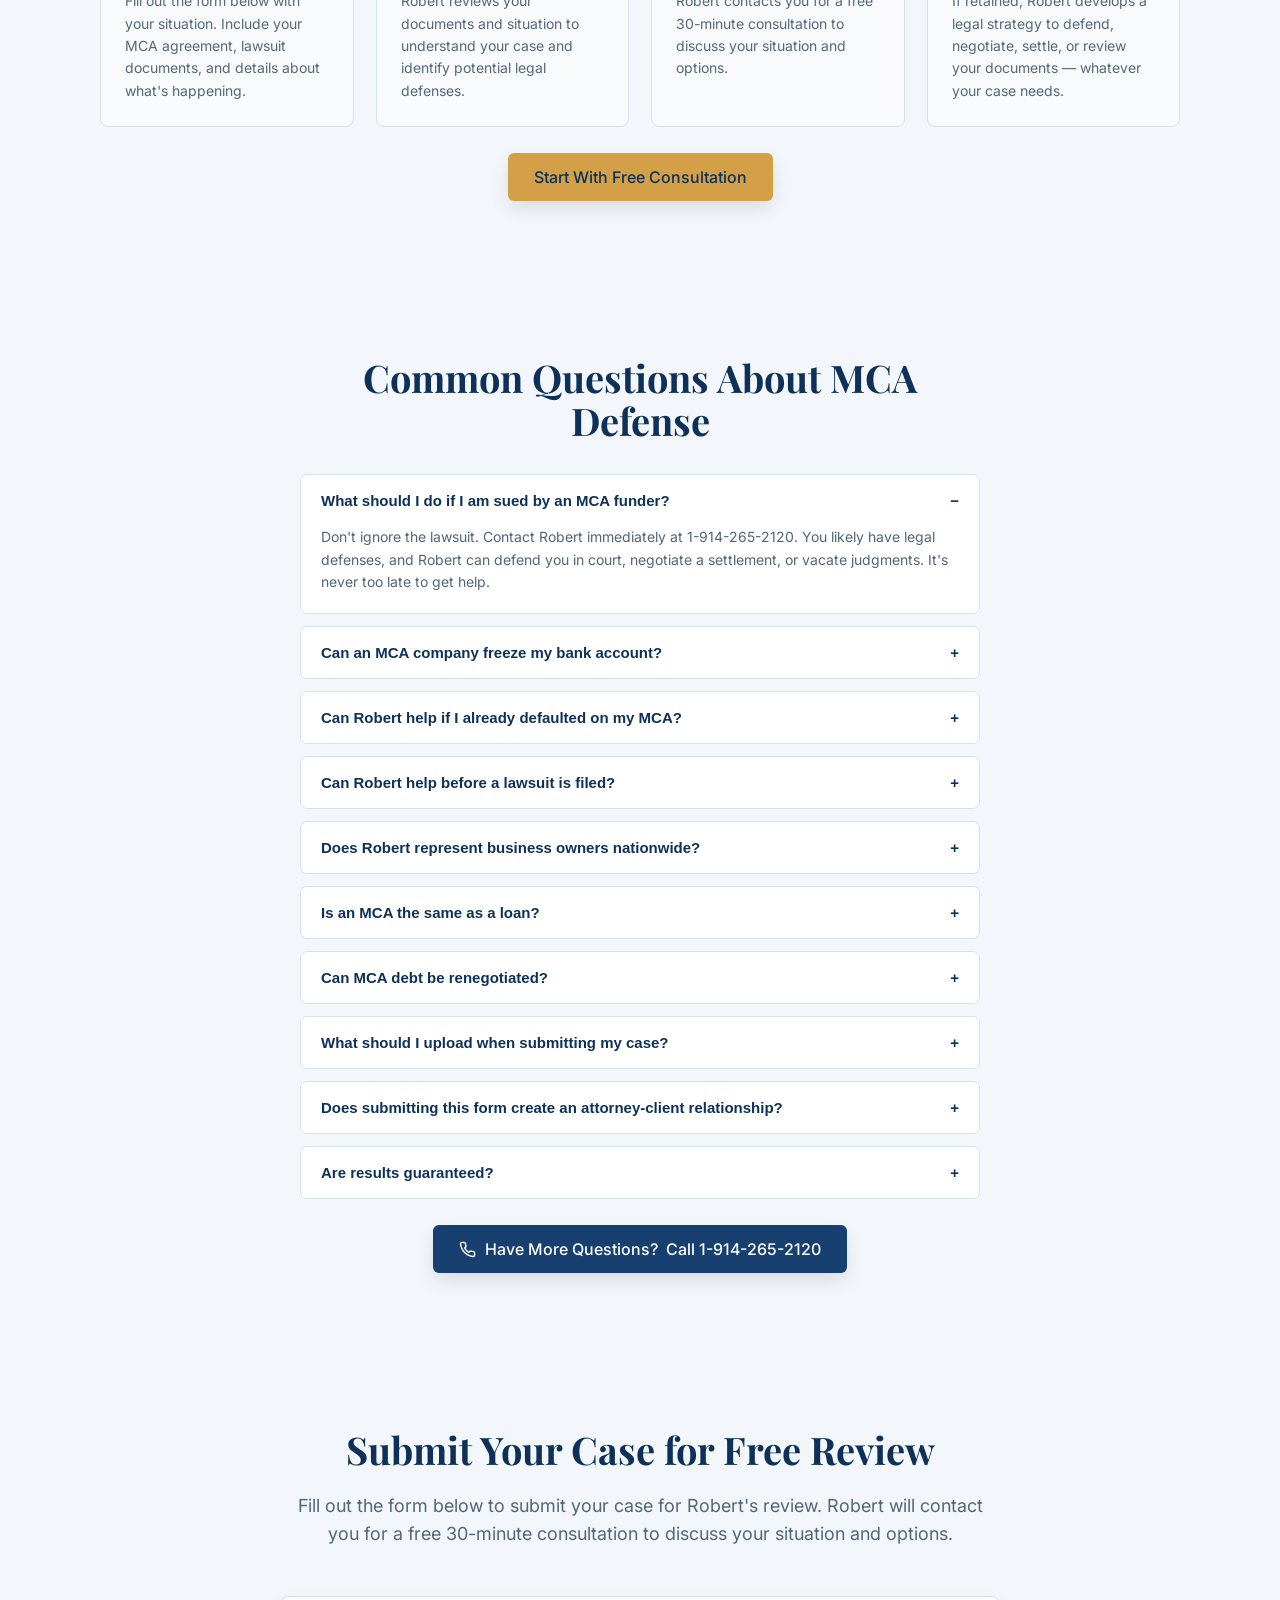
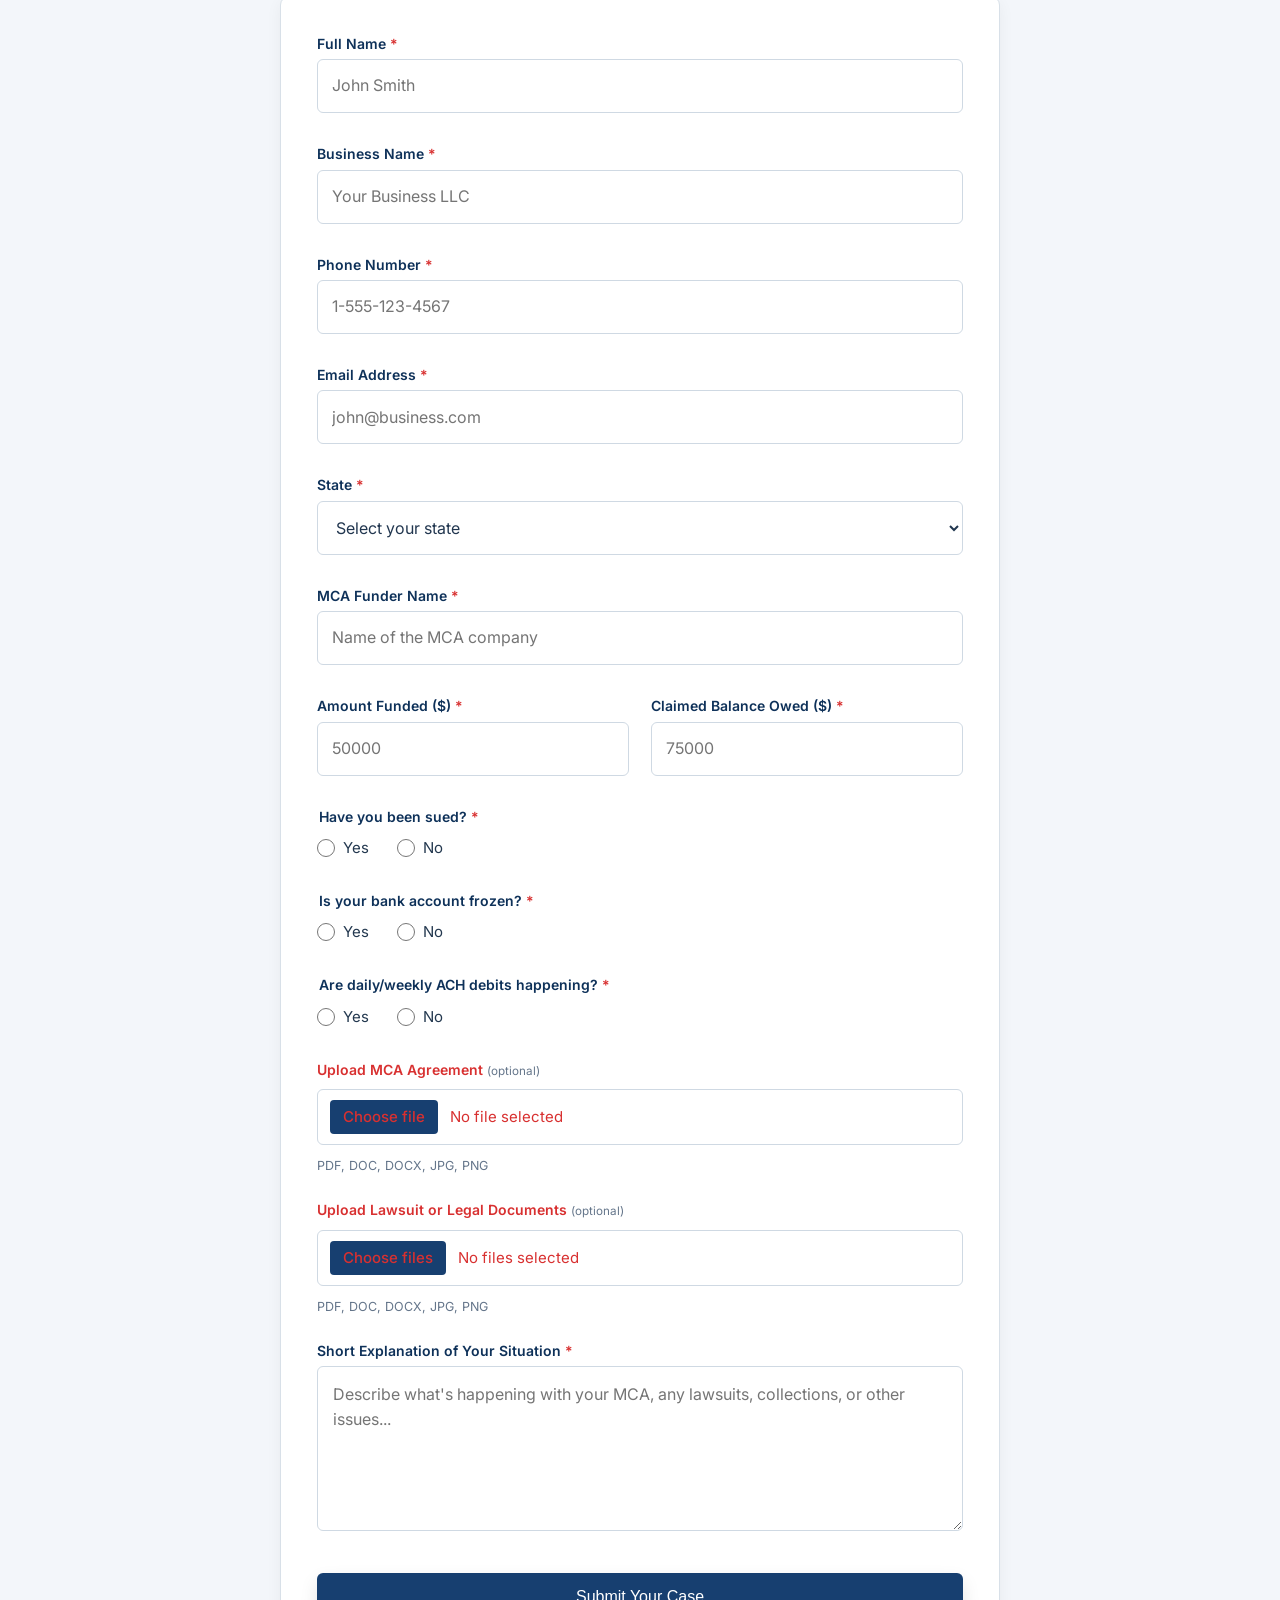
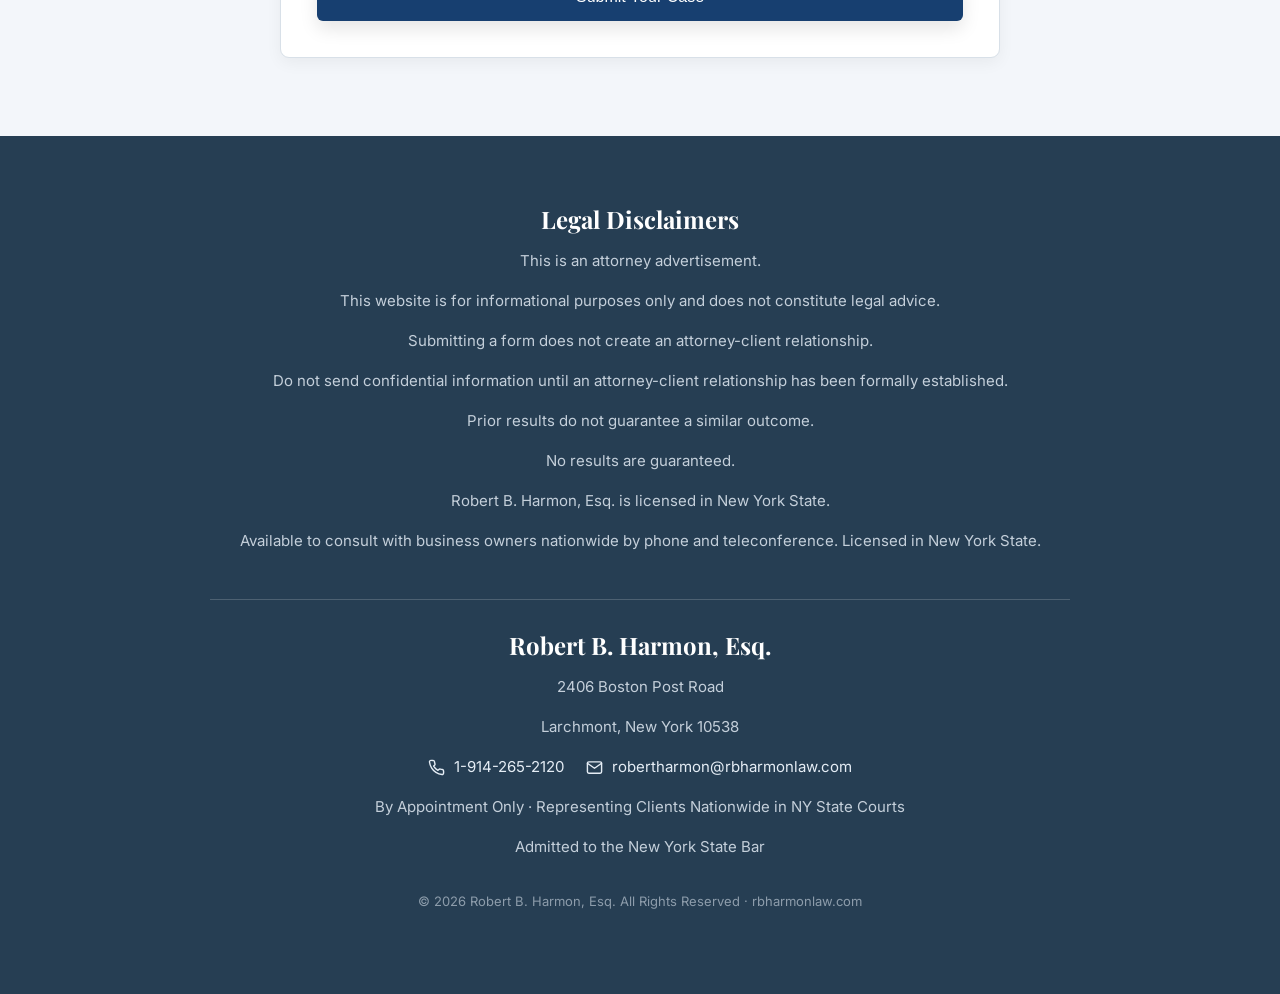
==== commit fcd99df7: "Add files via upload" ====
--- a/index.html
+++ b/index.html
@@ -30,7 +30,7 @@
       </nav>
 
       <div class="nav-actions">
-        <a class="phone-link" href="tel:+19142652120">☎&nbsp; 1-914-265-2120</a>
+        <a class="phone-link icon-link" href="tel:+19142652120">☎&nbsp; 1-914-265-2120</a>
         <a class="btn btn-gold btn-small" href="#submit-case">Submit Your Case</a>
       </div>
     </div>
@@ -51,7 +51,7 @@
 
         <div class="hero-buttons">
           <a class="btn btn-primary" href="#submit-case">Submit Your Case</a>
-          <a class="btn btn-gold" href="tel:+19142652120">☎&nbsp; Call 1-914-265-2120</a>
+          <a class="btn btn-gold icon-btn" href="tel:+19142652120"><svg class="icon-svg" viewBox="0 0 24 24" aria-hidden="true"><path d="M22 16.9v3a2 2 0 0 1-2.2 2 19.8 19.8 0 0 1-8.6-3.1 19.3 19.3 0 0 1-6-6A19.8 19.8 0 0 1 2.1 4.2 2 2 0 0 1 4.1 2h3a2 2 0 0 1 2 1.7c.1 1 .4 2 .7 2.9a2 2 0 0 1-.5 2.1L8 10a16 16 0 0 0 6 6l1.3-1.3a2 2 0 0 1 2.1-.5c.9.3 1.9.6 2.9.7A2 2 0 0 1 22 16.9Z"/></svg><span>Call 1-914-265-2120</span></a>
         </div>
 
         <p class="trust-row">✓ Free 30-Minute Consultation <span>·</span> By Appointment Only <span>·</span> Representing Clients Nationwide in NY State Courts</p>
@@ -66,14 +66,14 @@
         </p>
 
         <div class="problem-grid">
-          <div class="problem-card"><span class="line-icon">§</span> Being sued by an MCA funder for default</div>
-          <div class="problem-card"><span class="line-icon">$</span> Daily or weekly ACH debits draining your business account</div>
-          <div class="problem-card"><span class="line-icon">▥</span> Bank account frozen or levied by the funder</div>
-          <div class="problem-card"><span class="line-icon">◧</span> Confession of judgment filed against you</div>
-          <div class="problem-card"><span class="line-icon">◫</span> Personal guarantee being enforced</div>
-          <div class="problem-card"><span class="line-icon">!</span> Aggressive collection calls and pressure from the funder</div>
-          <div class="problem-card"><span class="line-icon">◇</span> MCA agreement you don't understand or that seems predatory</div>
-          <div class="problem-card"><span class="line-icon">$</span> Business debt you need to renegotiate or settle</div>
+          <div class="problem-card"><span class="problem-icon"><svg class="problem-svg" viewBox="0 0 24 24" aria-hidden="true"><path d="M12 3v18"/><path d="M5 6h14"/><path d="M6 6 3 13h6L6 6Z"/><path d="M18 6l-3 7h6l-3-7Z"/><path d="M8 21h8"/></svg></span> Being sued by an MCA funder for default</div>
+          <div class="problem-card"><span class="problem-icon"><svg class="problem-svg" viewBox="0 0 24 24" aria-hidden="true"><path d="M12 2v20"/><path d="M17 6.5c-1.2-.9-3-1.4-5-1.4-3 0-5 1.3-5 3.4 0 4.8 10 2.4 10 7.1 0 2.1-2 3.4-5 3.4-2.2 0-4.1-.6-5.5-1.8"/></svg></span> Daily or weekly ACH debits draining your business account</div>
+          <div class="problem-card"><span class="problem-icon"><svg class="problem-svg" viewBox="0 0 24 24" aria-hidden="true"><path d="M3 10h18"/><path d="M5 10v8"/><path d="M9 10v8"/><path d="M15 10v8"/><path d="M19 10v8"/><path d="M3 18h18"/><path d="M2 21h20"/><path d="M12 3 3 8h18l-9-5Z"/></svg></span> Bank account frozen or levied by the funder</div>
+          <div class="problem-card"><span class="problem-icon"><svg class="problem-svg" viewBox="0 0 24 24" aria-hidden="true"><path d="M9 4h6l1 2h3v15H5V6h3l1-2Z"/><path d="M9 6h6"/><path d="M8 11h8"/><path d="M8 15h8"/></svg></span> Confession of judgment filed against you</div>
+          <div class="problem-card"><span class="problem-icon"><svg class="problem-svg" viewBox="0 0 24 24" aria-hidden="true"><path d="M4 20h16"/><path d="M6 16c3-6 5-8 7-7 2 1-1 5 1 6 1 .5 2-.3 4-3"/><path d="M14 4l6 6"/><path d="M13 5 5 13l-1 4 4-1 8-8"/></svg></span> Personal guarantee being enforced</div>
+          <div class="problem-card"><span class="problem-icon"><svg class="problem-svg" viewBox="0 0 24 24" aria-hidden="true"><path d="M12 3 2 21h20L12 3Z"/><path d="M12 9v5"/><path d="M12 18h.01"/></svg></span> Aggressive collection calls and pressure from the funder</div>
+          <div class="problem-card"><span class="problem-icon"><svg class="problem-svg" viewBox="0 0 24 24" aria-hidden="true"><path d="M6 2h9l5 5v15H6V2Z"/><path d="M14 2v6h6"/><path d="M9 13h6"/><path d="M9 17h6"/></svg></span> MCA agreement you don't understand or that seems predatory</div>
+          <div class="problem-card"><span class="problem-icon"><svg class="problem-svg" viewBox="0 0 24 24" aria-hidden="true"><path d="M12 2v20"/><path d="M17 6.5c-1.2-.9-3-1.4-5-1.4-3 0-5 1.3-5 3.4 0 4.8 10 2.4 10 7.1 0 2.1-2 3.4-5 3.4-2.2 0-4.1-.6-5.5-1.8"/></svg></span> Business debt you need to renegotiate or settle</div>
         </div>
 
         <p class="strong-note">
@@ -123,7 +123,7 @@
           </article>
         </div>
 
-        <a class="btn btn-gold center-btn wide-btn" href="tel:+19142652120">☎&nbsp; Call 1-914-265-2120 for Free Consultation</a>
+        <a class="btn btn-gold center-btn wide-btn stacked-mobile" href="tel:+19142652120"><span class="button-main-line"><svg class="icon-svg" viewBox="0 0 24 24" aria-hidden="true"><path d="M22 16.9v3a2 2 0 0 1-2.2 2 19.8 19.8 0 0 1-8.6-3.1 19.3 19.3 0 0 1-6-6A19.8 19.8 0 0 1 2.1 4.2 2 2 0 0 1 4.1 2h3a2 2 0 0 1 2 1.7c.1 1 .4 2 .7 2.9a2 2 0 0 1-.5 2.1L8 10a16 16 0 0 0 6 6l1.3-1.3a2 2 0 0 1 2.1-.5c.9.3 1.9.6 2.9.7A2 2 0 0 1 22 16.9Z"/></svg><span>Call 1-914-265-2120</span></span><span class="button-sub-line">for Free Consultation</span></a>
       </div>
     </section>
 
@@ -193,25 +193,21 @@
 
         <div class="process-grid">
           <article class="process-card">
-            <span class="number">1</span>
             <div class="process-icon">01</div>
             <h3>Submit Your Case</h3>
             <p>Fill out the form below with your situation. Include your MCA agreement, lawsuit documents, and details about what's happening.</p>
           </article>
           <article class="process-card">
-            <span class="number">2</span>
             <div class="process-icon">02</div>
             <h3>Robert Reviews</h3>
             <p>Robert reviews your documents and situation to understand your case and identify potential legal defenses.</p>
           </article>
           <article class="process-card">
-            <span class="number">3</span>
             <div class="process-icon">03</div>
             <h3>Free Consultation</h3>
             <p>Robert contacts you for a free 30-minute consultation to discuss your situation and options.</p>
           </article>
           <article class="process-card">
-            <span class="number">4</span>
             <div class="process-icon">04</div>
             <h3>Legal Strategy</h3>
             <p>If retained, Robert develops a legal strategy to defend, negotiate, settle, or review your documents — whatever your case needs.</p>
@@ -271,7 +267,7 @@
           </div>
         </div>
 
-        <a class="btn btn-primary center-btn wide-btn" href="tel:+19142652120">☎&nbsp; Have More Questions? Call 1-914-265-2120</a>
+        <a class="btn btn-primary center-btn wide-btn stacked-mobile" href="tel:+19142652120"><span class="button-main-line"><svg class="icon-svg" viewBox="0 0 24 24" aria-hidden="true"><path d="M22 16.9v3a2 2 0 0 1-2.2 2 19.8 19.8 0 0 1-8.6-3.1 19.3 19.3 0 0 1-6-6A19.8 19.8 0 0 1 2.1 4.2 2 2 0 0 1 4.1 2h3a2 2 0 0 1 2 1.7c.1 1 .4 2 .7 2.9a2 2 0 0 1-.5 2.1L8 10a16 16 0 0 0 6 6l1.3-1.3a2 2 0 0 1 2.1-.5c.9.3 1.9.6 2.9.7A2 2 0 0 1 22 16.9Z"/></svg><span>Have More Questions?</span></span><span class="button-sub-line">Call 1-914-265-2120</span></a>
       </div>
     </section>
 
@@ -282,7 +278,7 @@
           Fill out the form below to submit your case for Robert's review. Robert will contact you for a free 30-minute consultation to discuss your situation and options.
         </p>
 
-        <form class="case-form" name="case-review" method="POST" netlify data-netlify="true" netlify-honeypot="bot-field" data-netlify-honeypot="bot-field" enctype="multipart/form-data" action="/thank-you/">
+        <form class="case-form" name="case-review" method="POST" data-netlify="true" data-netlify-honeypot="bot-field" enctype="multipart/form-data" action="/thank-you/">
           <input type="hidden" name="form-name" value="case-review" />
           <p class="hidden">
             <label>Do not fill this out: <input name="bot-field" /></label>
@@ -352,15 +348,19 @@
             <label class="radio"><input type="radio" name="ach_debits" value="No" /> No</label>
           </fieldset>
 
-          <label>Upload MCA Agreement <small>(optional)</small>
-            <input type="file" name="mca_agreement" accept=".pdf,.doc,.docx,.jpg,.jpeg,.png" />
+          <div class="file-field">
+            <span class="file-label-text">Upload MCA Agreement <small>(optional)</small></span>
+            <input id="mca_agreement" class="file-native" type="file" name="mca_agreement" accept=".pdf,.doc,.docx,.jpg,.jpeg,.png" />
+            <label class="file-ui" for="mca_agreement"><span class="file-button">Choose file</span><span class="file-name" data-default="No file selected">No file selected</span></label>
             <small>PDF, DOC, DOCX, JPG, PNG</small>
-          </label>
-
-          <label>Upload Lawsuit or Legal Documents <small>(optional)</small>
-            <input type="file" name="legal_documents" accept=".pdf,.doc,.docx,.jpg,.jpeg,.png" multiple />
+          </div>
+
+          <div class="file-field">
+            <span class="file-label-text">Upload Lawsuit or Legal Documents <small>(optional)</small></span>
+            <input id="legal_documents" class="file-native" type="file" name="legal_documents" accept=".pdf,.doc,.docx,.jpg,.jpeg,.png" multiple />
+            <label class="file-ui" for="legal_documents"><span class="file-button">Choose files</span><span class="file-name" data-default="No files selected">No files selected</span></label>
             <small>PDF, DOC, DOCX, JPG, PNG</small>
-          </label>
+          </div>
 
           <label>Short Explanation of Your Situation <span>*</span>
             <textarea name="situation" placeholder="Describe what's happening with your MCA, any lawsuits, collections, or other issues..." required></textarea>
@@ -389,11 +389,7 @@
       <h3>Robert B. Harmon, Esq.</h3>
       <p>2406 Boston Post Road</p>
       <p>Larchmont, New York 10538</p>
-      <p>
-        <a href="tel:+19142652120">☎&nbsp; 1-914-265-2120</a>
-        <span class="footer-dot"> </span>
-        <a href="mailto:robertharmon@rbharmonlaw.com">✉&nbsp; robertharmon@rbharmonlaw.com</a>
-      </p>
+      <p class="footer-contact-line"><a class="icon-link footer-phone" href="tel:+19142652120"><svg class="icon-svg" viewBox="0 0 24 24" aria-hidden="true"><path d="M22 16.9v3a2 2 0 0 1-2.2 2 19.8 19.8 0 0 1-8.6-3.1 19.3 19.3 0 0 1-6-6A19.8 19.8 0 0 1 2.1 4.2 2 2 0 0 1 4.1 2h3a2 2 0 0 1 2 1.7c.1 1 .4 2 .7 2.9a2 2 0 0 1-.5 2.1L8 10a16 16 0 0 0 6 6l1.3-1.3a2 2 0 0 1 2.1-.5c.9.3 1.9.6 2.9.7A2 2 0 0 1 22 16.9Z"/></svg><span>1-914-265-2120</span></a><a class="icon-link footer-email" href="mailto:robertharmon@rbharmonlaw.com"><svg class="icon-svg" viewBox="0 0 24 24" aria-hidden="true"><path d="M4 4h16a2 2 0 0 1 2 2v12a2 2 0 0 1-2 2H4a2 2 0 0 1-2-2V6a2 2 0 0 1 2-2Z"/><path d="m22 6-10 7L2 6"/></svg><span>robertharmon@rbharmonlaw.com</span></a></p>
       <p>By Appointment Only · Representing Clients Nationwide in NY State Courts</p>
       <p>Admitted to the New York State Bar</p>
 
--- a/styles.css
+++ b/styles.css
@@ -600,3 +600,38 @@
   .hero-buttons{width:100%}
   .wide-btn{min-width:0}
 }
+
+
+/* v3 refinements */
+.icon-link,.icon-btn,.button-main-line{display:inline-flex;align-items:center;justify-content:center;gap:9px}
+.icon-svg{width:17px;height:17px;fill:none;stroke:currentColor;stroke-width:2;stroke-linecap:round;stroke-linejoin:round;flex:0 0 auto}
+.problem-card{gap:18px}
+.problem-icon{width:30px;flex:0 0 30px;color:var(--navy);display:flex;align-items:center;justify-content:center}
+.problem-svg{width:29px;height:29px;fill:none;stroke:currentColor;stroke-width:2;stroke-linecap:round;stroke-linejoin:round}
+.line-icon{display:none!important}
+.blue-banner{max-width:720px;font-size:16px;padding:18px 24px;margin-top:46px}
+.number{display:none!important}
+.button-sub-line{display:inline-block}
+.stacked-mobile{gap:8px}
+.footer-contact-line{display:flex;align-items:center;justify-content:center;gap:22px;flex-wrap:wrap}
+.file-field{margin:0 0 22px}
+.file-label-text{display:block;color:var(--navy-dark);font-weight:600;margin-bottom:8px;font-size:14px}
+.file-native{position:absolute!important;width:1px!important;height:1px!important;opacity:0!important;pointer-events:none!important}
+.file-ui{min-height:54px;border:1px solid #cfd9e3;border-radius:6px;margin:4px 0 8px!important;padding:10px 12px;display:flex!important;align-items:center;gap:12px;color:#21364f!important;font-weight:400!important;font-size:15px!important;cursor:pointer}
+.file-button{display:inline-flex;align-items:center;justify-content:center;min-height:34px;padding:0 13px;border-radius:4px;background:var(--navy);color:#fff;font-weight:500}
+.file-name{color:#2d3e51;font-weight:400}
+@media (max-width:700px){
+  .hero{padding:46px 0 44px;align-items:flex-start}
+  .hero-content{padding-top:0}
+  .eyebrow{font-size:11px;letter-spacing:.12em;margin-bottom:14px;line-height:1.5}
+  .hero-copy{margin:22px 0 24px;line-height:1.55}
+  .services .service-card{text-align:center}
+  .services .gold-line{margin-left:auto;margin-right:auto}
+  .blue-banner{max-width:calc(100% - 10px);font-size:14px;padding:14px 18px;margin-top:40px}
+  .stacked-mobile{flex-direction:column;min-height:64px;gap:7px;line-height:1.15;padding-top:12px;padding-bottom:12px;text-align:center}
+  .stacked-mobile .button-main-line{display:flex;gap:8px}
+  .stacked-mobile .button-sub-line{display:block;font-size:15px}
+  .footer-contact-line{flex-direction:column;gap:8px;margin-top:18px!important}
+  .footer-email,.footer-phone{justify-content:center}
+  .problem-svg{width:25px;height:25px}
+}
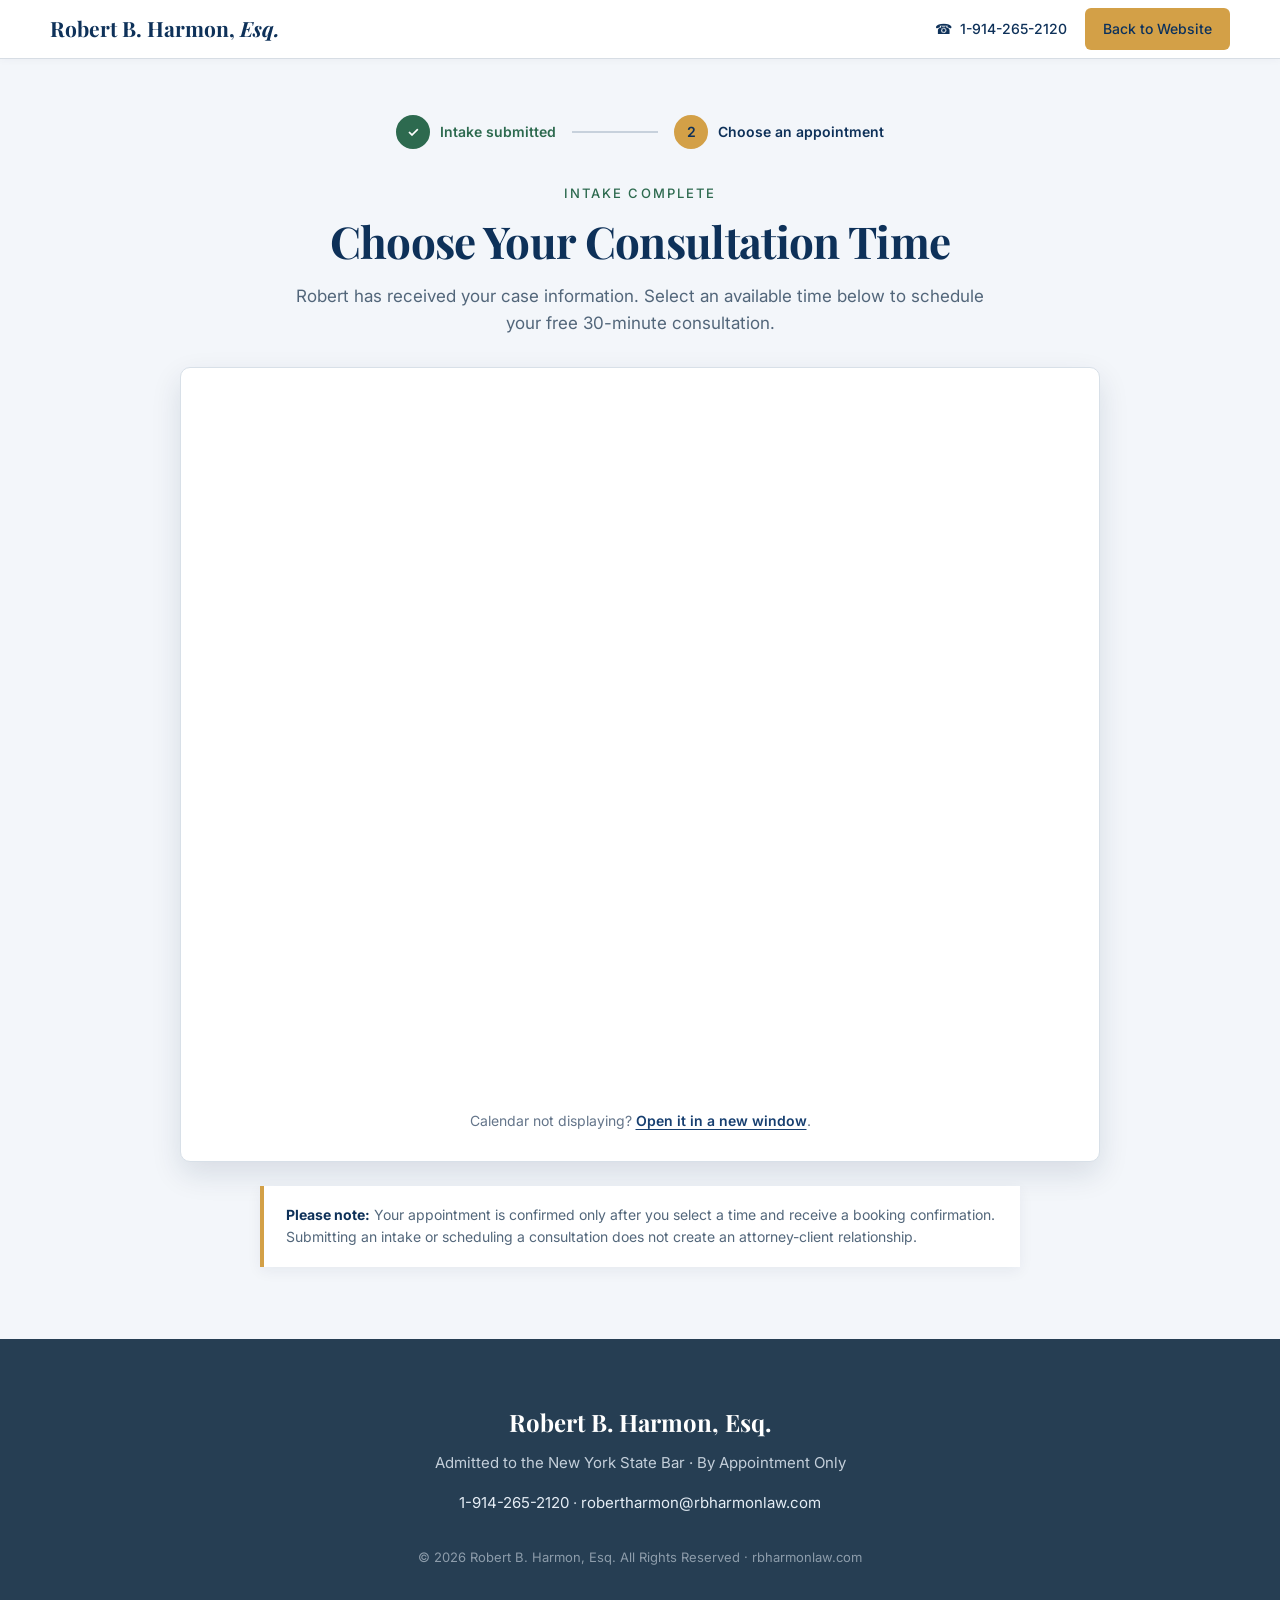
==== commit 4526bc88: "Add files via upload" ====
--- a/index.html
+++ b/index.html
@@ -1,402 +1,80 @@
 <!DOCTYPE html>
 <html lang="en">
 <head>
-  <meta charset="UTF-8" />
-  <meta name="viewport" content="width=device-width, initial-scale=1.0" />
-  <title>Robert B. Harmon, Esq. | MCA Defense Attorney</title>
-  <meta name="description" content="MCA defense attorney for business owners facing merchant cash advance lawsuits, ACH debits, bank freezes, confessions of judgment, and collections." />
-
+  <meta charset="UTF-8">
+  <meta name="viewport" content="width=device-width, initial-scale=1.0">
+  <meta name="robots" content="noindex, nofollow">
+  <title>Schedule Your Consultation | Robert B. Harmon, Esq.</title>
+  <meta name="description" content="Choose an available time for your free 30-minute consultation with Robert B. Harmon, Esq.">
   <link rel="preconnect" href="https://fonts.googleapis.com">
   <link rel="preconnect" href="https://fonts.gstatic.com" crossorigin>
-  <link href="https://fonts.googleapis.com/css2?family=Inter:wght@400;450;500;600;700&family=Playfair+Display:wght@600;700&display=swap" rel="stylesheet">
-
-  <link rel="stylesheet" href="styles.css" />
+  <link rel="preconnect" href="https://tidycal.com">
+  <link href="https://fonts.googleapis.com/css2?family=Inter:wght@400;500;600;700&family=Playfair+Display:wght@600;700&display=swap" rel="stylesheet">
+  <link rel="stylesheet" href="/styles.css">
 </head>
-<body>
+<body class="booking-page">
   <header class="site-header">
     <div class="nav-container">
-      <a href="#top" class="brand">Robert B. Harmon, <em>Esq.</em></a>
-
-      <button class="mobile-menu-button" aria-label="Open menu" aria-expanded="false">
-        <span></span><span></span><span></span>
-      </button>
-
-      <nav class="main-nav">
-        <a href="#mca-defense">MCA Defense</a>
-        <a href="#practice-areas">Practice Areas</a>
-        <a href="#about">About</a>
-        <a href="#faq">FAQ</a>
-        <a href="#contact">Contact</a>
-      </nav>
-
-      <div class="nav-actions">
+      <a href="/" class="brand">Robert B. Harmon, <em>Esq.</em></a>
+      <div class="booking-header-actions">
         <a class="phone-link icon-link" href="tel:+19142652120">☎&nbsp; 1-914-265-2120</a>
-        <a class="btn btn-gold btn-small" href="#submit-case">Submit Your Case</a>
+        <a class="btn btn-gold btn-small" href="/">Back to Website</a>
       </div>
     </div>
   </header>
 
   <main id="top">
-    <section id="mca-defense" class="hero">
-      <div class="hero-bg"></div>
-      <div class="container hero-content">
-        <p class="eyebrow">ADMITTED TO THE NEW YORK STATE BAR · REPRESENTING CLIENTS NATIONWIDE IN NY STATE COURTS</p>
-        <h1>MCA Defense Attorney for Business Owners Facing Lawsuits</h1>
-        <p class="hero-copy">
-          If you're a business owner facing a merchant cash advance lawsuit, defaulted MCA agreement, daily ACH debits,
-          frozen bank account, personal guarantee issue, confession of judgment, or aggressive collections,
-          Robert B. Harmon, Esq. can help. With more than 40 years of law experience and 10+ years focused on MCA defense,
-          Robert represents clients nationwide in New York State courts.
-        </p>
+    <section class="section booking-section">
+      <div class="container booking-container">
+        <div class="booking-intro">
+          <div class="booking-progress" aria-label="Consultation scheduling progress">
+            <div class="progress-step done"><span aria-hidden="true">✓</span> Intake submitted</div>
+            <div class="progress-divider" aria-hidden="true"></div>
+            <div class="progress-step active"><span aria-hidden="true">2</span> Choose an appointment</div>
+          </div>
 
-        <div class="hero-buttons">
-          <a class="btn btn-primary" href="#submit-case">Submit Your Case</a>
-          <a class="btn btn-gold icon-btn" href="tel:+19142652120"><svg class="icon-svg" viewBox="0 0 24 24" aria-hidden="true"><path d="M22 16.9v3a2 2 0 0 1-2.2 2 19.8 19.8 0 0 1-8.6-3.1 19.3 19.3 0 0 1-6-6A19.8 19.8 0 0 1 2.1 4.2 2 2 0 0 1 4.1 2h3a2 2 0 0 1 2 1.7c.1 1 .4 2 .7 2.9a2 2 0 0 1-.5 2.1L8 10a16 16 0 0 0 6 6l1.3-1.3a2 2 0 0 1 2.1-.5c.9.3 1.9.6 2.9.7A2 2 0 0 1 22 16.9Z"/></svg><span>Call 1-914-265-2120</span></a>
+          <p class="eyebrow">INTAKE COMPLETE</p>
+          <h1>Choose Your Consultation Time</h1>
+          <p class="booking-intro-copy">
+            Robert has received your case information. Select an available time below to schedule your free 30-minute consultation.
+          </p>
         </div>
 
-        <p class="trust-row">✓ Free 30-Minute Consultation <span>·</span> By Appointment Only <span>·</span> Representing Clients Nationwide in NY State Courts</p>
-      </div>
-    </section>
-
-    <section class="section problems">
-      <div class="container narrow">
-        <h2>Are You a Business Owner Facing These MCA Problems?</h2>
-        <p class="section-intro">
-          Merchant cash advance funders use aggressive tactics that can destroy your business. If you're experiencing any of the following, you need legal help immediately:
-        </p>
-
-        <div class="problem-grid">
-          <div class="problem-card"><span class="problem-icon"><svg class="problem-svg" viewBox="0 0 24 24" aria-hidden="true"><path d="M12 3v18"/><path d="M5 6h14"/><path d="M6 6 3 13h6L6 6Z"/><path d="M18 6l-3 7h6l-3-7Z"/><path d="M8 21h8"/></svg></span> Being sued by an MCA funder for default</div>
-          <div class="problem-card"><span class="problem-icon"><svg class="problem-svg" viewBox="0 0 24 24" aria-hidden="true"><path d="M12 2v20"/><path d="M17 6.5c-1.2-.9-3-1.4-5-1.4-3 0-5 1.3-5 3.4 0 4.8 10 2.4 10 7.1 0 2.1-2 3.4-5 3.4-2.2 0-4.1-.6-5.5-1.8"/></svg></span> Daily or weekly ACH debits draining your business account</div>
-          <div class="problem-card"><span class="problem-icon"><svg class="problem-svg" viewBox="0 0 24 24" aria-hidden="true"><path d="M3 10h18"/><path d="M5 10v8"/><path d="M9 10v8"/><path d="M15 10v8"/><path d="M19 10v8"/><path d="M3 18h18"/><path d="M2 21h20"/><path d="M12 3 3 8h18l-9-5Z"/></svg></span> Bank account frozen or levied by the funder</div>
-          <div class="problem-card"><span class="problem-icon"><svg class="problem-svg" viewBox="0 0 24 24" aria-hidden="true"><path d="M9 4h6l1 2h3v15H5V6h3l1-2Z"/><path d="M9 6h6"/><path d="M8 11h8"/><path d="M8 15h8"/></svg></span> Confession of judgment filed against you</div>
-          <div class="problem-card"><span class="problem-icon"><svg class="problem-svg" viewBox="0 0 24 24" aria-hidden="true"><path d="M4 20h16"/><path d="M6 16c3-6 5-8 7-7 2 1-1 5 1 6 1 .5 2-.3 4-3"/><path d="M14 4l6 6"/><path d="M13 5 5 13l-1 4 4-1 8-8"/></svg></span> Personal guarantee being enforced</div>
-          <div class="problem-card"><span class="problem-icon"><svg class="problem-svg" viewBox="0 0 24 24" aria-hidden="true"><path d="M12 3 2 21h20L12 3Z"/><path d="M12 9v5"/><path d="M12 18h.01"/></svg></span> Aggressive collection calls and pressure from the funder</div>
-          <div class="problem-card"><span class="problem-icon"><svg class="problem-svg" viewBox="0 0 24 24" aria-hidden="true"><path d="M6 2h9l5 5v15H6V2Z"/><path d="M14 2v6h6"/><path d="M9 13h6"/><path d="M9 17h6"/></svg></span> MCA agreement you don't understand or that seems predatory</div>
-          <div class="problem-card"><span class="problem-icon"><svg class="problem-svg" viewBox="0 0 24 24" aria-hidden="true"><path d="M12 2v20"/><path d="M17 6.5c-1.2-.9-3-1.4-5-1.4-3 0-5 1.3-5 3.4 0 4.8 10 2.4 10 7.1 0 2.1-2 3.4-5 3.4-2.2 0-4.1-.6-5.5-1.8"/></svg></span> Business debt you need to renegotiate or settle</div>
+        <div class="booking-card">
+          <div
+            id="tidycal-booking"
+            class="tidycal-embed"
+            data-path="matthewgharmon/free-30-minute-mca-consultation"
+            data-showavatar="false"
+          ></div>
+          <noscript>
+            <p class="booking-fallback">
+              JavaScript is required for the embedded calendar.
+              <a href="https://tidycal.com/matthewgharmon/free-30-minute-mca-consultation">Open the appointment calendar</a>.
+            </p>
+          </noscript>
+          <p class="booking-fallback">
+            Calendar not displaying?
+            <a href="https://tidycal.com/matthewgharmon/free-30-minute-mca-consultation" target="_blank" rel="noopener">Open it in a new window</a>.
+          </p>
         </div>
 
-        <p class="strong-note">
-          Don't ignore the lawsuit. Don't wait until your account is completely frozen. You may have legal defenses, and it's never too late to get help. Robert helps business owners both before and after lawsuits happen.
-        </p>
-        <a class="btn btn-primary center-btn" href="#submit-case">Submit Your Case for Free Review</a>
-      </div>
-    </section>
-
-    <section class="section services">
-      <div class="container">
-        <h2>Merchant Cash Advance Defense Services</h2>
-        <p class="section-intro">
-          Robert B. Harmon, Esq. represents business owners in all aspects of MCA defense. He reviews your agreement, identifies legal defenses, negotiates with funders, and defends you in lawsuits. Transparent billing. Representing clients nationwide in New York State courts.
-        </p>
-
-        <div class="service-grid">
-          <article class="service-card">
-            <span class="gold-line"></span>
-            <h3>MCA Lawsuit Defense</h3>
-            <p>Defend against MCA funder lawsuits, vacate confessions of judgment, challenge unlawful collection actions.</p>
-          </article>
-          <article class="service-card">
-            <span class="gold-line"></span>
-            <h3>MCA Contract Review</h3>
-            <p>Review your MCA agreement before or after signing, identify usury violations, predatory terms, and legal weaknesses.</p>
-          </article>
-          <article class="service-card">
-            <span class="gold-line"></span>
-            <h3>MCA Debt Settlement</h3>
-            <p>Negotiate reduced settlements with MCA funders, lower payment obligations, resolve default situations.</p>
-          </article>
-          <article class="service-card">
-            <span class="gold-line"></span>
-            <h3>Debt Renegotiation</h3>
-            <p>Renegotiate MCA terms, restructure payment plans, reduce daily/weekly ACH debits.</p>
-          </article>
-          <article class="service-card highlighted">
-            <span class="gold-line"></span>
-            <h3>Bank Freeze / Levy Defense</h3>
-            <p>Challenge improper bank account freezes, remove levies, protect business cash flow.</p>
-          </article>
-          <article class="service-card">
-            <span class="gold-line"></span>
-            <h3>Aggressive Collections Defense</h3>
-            <p>Stop unlawful collection tactics, enforced personal guarantees, and funder pressure.</p>
-          </article>
-        </div>
-
-        <a class="btn btn-gold center-btn wide-btn stacked-mobile" href="tel:+19142652120"><span class="button-main-line"><svg class="icon-svg" viewBox="0 0 24 24" aria-hidden="true"><path d="M22 16.9v3a2 2 0 0 1-2.2 2 19.8 19.8 0 0 1-8.6-3.1 19.3 19.3 0 0 1-6-6A19.8 19.8 0 0 1 2.1 4.2 2 2 0 0 1 4.1 2h3a2 2 0 0 1 2 1.7c.1 1 .4 2 .7 2.9a2 2 0 0 1-.5 2.1L8 10a16 16 0 0 0 6 6l1.3-1.3a2 2 0 0 1 2.1-.5c.9.3 1.9.6 2.9.7A2 2 0 0 1 22 16.9Z"/></svg><span>Call 1-914-265-2120</span></span><span class="button-sub-line">for Free Consultation</span></a>
-      </div>
-    </section>
-
-    <section id="practice-areas" class="section related">
-      <div class="container narrow">
-        <h2>Related Practice Areas</h2>
-        <p class="section-intro">
-          Beyond MCA defense, Robert B. Harmon, Esq. provides comprehensive legal services for business owners facing debt and litigation challenges:
-        </p>
-
-        <div class="related-list">
-          <p>✓ <strong>Commercial Litigation</strong> — Business disputes, contract breaches, partner conflicts</p>
-          <p>✓ <strong>Business Debt Negotiation</strong> — Negotiate with creditors, reduce business debt obligations</p>
-          <p>✓ <strong>Creditor Defense</strong> — Defend against creditor lawsuits, collection actions, judgments</p>
-          <p>✓ <strong>Contract Review</strong> — Review business contracts before signing, identify risky terms</p>
-          <p>✓ <strong>Confession of Judgment Defense</strong> — Vacate or challenge confessions of judgment</p>
-          <p>✓ <strong>Personal Guarantee Defense</strong> — Challenge improper personal guarantee enforcement</p>
-          <p>✓ <strong>Business Debt Settlement</strong> — Settle business debt with creditors, reduce total obligations</p>
-        </div>
-
-        <a class="btn btn-primary center-btn" href="#submit-case">Submit Your Case</a>
-      </div>
-    </section>
-
-    <section id="about" class="section about">
-      <div class="container">
-        <h2>About Robert B. Harmon, Esq.</h2>
-
-        <div class="about-grid">
-          <div class="about-left">
-            <img class="attorney-photo" src="assets/robert-harmon.jpg" alt="Robert B. Harmon, Esq." />
-            <h3>Robert B. Harmon, Esq.</h3>
-            <p class="subline"><em>MCA Defense Attorney · New York State Bar</em></p>
-            <p>
-              Robert represents business owners facing merchant cash advance lawsuits, aggressive collections, and business debt challenges. With more than 40 years of law practice and 10+ years focused on MCA defense, Robert provides practical legal help for clients nationwide in New York State courts.
-            </p>
-            <p>
-              Transparent billing. Works remotely by phone and teleconference, and looks out for the best interest of the client.
-            </p>
-          </div>
-
-          <aside class="why-card">
-            <h3>Why Choose Robert?</h3>
-            <ul>
-              <li><strong>More than 40 years</strong> practicing law</li>
-              <li><strong>10+ years</strong> of MCA defense experience</li>
-              <li><strong>Admitted</strong> to the New York State Bar</li>
-              <li><strong>University of Miami</strong> School of Law</li>
-              <li><strong>Transparent billing</strong></li>
-              <li><strong>Works remotely</strong> (phone + teleconference)</li>
-              <li><strong>Representing clients nationwide</strong> in NY State courts</li>
-              <li><strong>Free 30-minute</strong> consultation</li>
-              <li><strong>By appointment only</strong></li>
-            </ul>
-          </aside>
-        </div>
-
-        <div class="blue-banner">
-          Robert represents business owners, <span>NOT MCA funders.</span>
-        </div>
-      </div>
-    </section>
-
-    <section class="section process">
-      <div class="container">
-        <h2>How Robert Helps You</h2>
-
-        <div class="process-grid">
-          <article class="process-card">
-            <div class="process-icon">01</div>
-            <h3>Submit Your Case</h3>
-            <p>Fill out the form below with your situation. Include your MCA agreement, lawsuit documents, and details about what's happening.</p>
-          </article>
-          <article class="process-card">
-            <div class="process-icon">02</div>
-            <h3>Robert Reviews</h3>
-            <p>Robert reviews your documents and situation to understand your case and identify potential legal defenses.</p>
-          </article>
-          <article class="process-card">
-            <div class="process-icon">03</div>
-            <h3>Free Consultation</h3>
-            <p>Robert contacts you for a free 30-minute consultation to discuss your situation and options.</p>
-          </article>
-          <article class="process-card">
-            <div class="process-icon">04</div>
-            <h3>Legal Strategy</h3>
-            <p>If retained, Robert develops a legal strategy to defend, negotiate, settle, or review your documents — whatever your case needs.</p>
-          </article>
-        </div>
-
-        <a class="btn btn-gold center-btn" href="#submit-case">Start With Free Consultation</a>
-      </div>
-    </section>
-
-    <section id="faq" class="section faq">
-      <div class="container faq-container">
-        <h2>Common Questions About MCA Defense</h2>
-
-        <div class="accordion">
-          <div class="faq-item active">
-            <button>What should I do if I am sued by an MCA funder?<span>−</span></button>
-            <div class="faq-answer">
-              Don't ignore the lawsuit. Contact Robert immediately at 1-914-265-2120. You likely have legal defenses, and Robert can defend you in court, negotiate a settlement, or vacate judgments. It's never too late to get help.
-            </div>
-          </div>
-          <div class="faq-item">
-            <button>Can an MCA company freeze my bank account?<span>+</span></button>
-            <div class="faq-answer">In some cases, funders try to freeze or levy bank accounts after legal action or judgment. Robert can review the documents and discuss possible defenses or challenges.</div>
-          </div>
-          <div class="faq-item">
-            <button>Can Robert help if I already defaulted on my MCA?<span>+</span></button>
-            <div class="faq-answer">Yes. Robert helps business owners both before and after default, including negotiating with funders and defending lawsuits.</div>
-          </div>
-          <div class="faq-item">
-            <button>Can Robert help before a lawsuit is filed?<span>+</span></button>
-            <div class="faq-answer">Yes. Contract review, debt renegotiation, and early legal strategy can help reduce risk before litigation begins.</div>
-          </div>
-          <div class="faq-item">
-            <button>Does Robert represent business owners nationwide?<span>+</span></button>
-            <div class="faq-answer">Robert is licensed in New York State and represents clients nationwide in New York State courts. Consultations may be conducted by phone or teleconference.</div>
-          </div>
-          <div class="faq-item">
-            <button>Is an MCA the same as a loan?<span>+</span></button>
-            <div class="faq-answer">MCA agreements are often presented as purchases of receivables rather than loans, but the details of the agreement and how it operates matter. Robert can review the agreement for legal issues.</div>
-          </div>
-          <div class="faq-item">
-            <button>Can MCA debt be renegotiated?<span>+</span></button>
-            <div class="faq-answer">Often, yes. Depending on the situation, funders may negotiate reduced balances, payment plans, or settlements.</div>
-          </div>
-          <div class="faq-item">
-            <button>What should I upload when submitting my case?<span>+</span></button>
-            <div class="faq-answer">Upload your MCA agreement, lawsuit papers, confession of judgment documents, notices, bank freeze paperwork, and any communications from the funder or collector.</div>
-          </div>
-          <div class="faq-item">
-            <button>Does submitting this form create an attorney-client relationship?<span>+</span></button>
-            <div class="faq-answer">No. Submitting the form does not create an attorney-client relationship. Do not send confidential information until an attorney-client relationship has been formally established.</div>
-          </div>
-          <div class="faq-item">
-            <button>Are results guaranteed?<span>+</span></button>
-            <div class="faq-answer">No. Prior results do not guarantee a similar outcome, and no results are guaranteed.</div>
-          </div>
-        </div>
-
-        <a class="btn btn-primary center-btn wide-btn stacked-mobile" href="tel:+19142652120"><span class="button-main-line"><svg class="icon-svg" viewBox="0 0 24 24" aria-hidden="true"><path d="M22 16.9v3a2 2 0 0 1-2.2 2 19.8 19.8 0 0 1-8.6-3.1 19.3 19.3 0 0 1-6-6A19.8 19.8 0 0 1 2.1 4.2 2 2 0 0 1 4.1 2h3a2 2 0 0 1 2 1.7c.1 1 .4 2 .7 2.9a2 2 0 0 1-.5 2.1L8 10a16 16 0 0 0 6 6l1.3-1.3a2 2 0 0 1 2.1-.5c.9.3 1.9.6 2.9.7A2 2 0 0 1 22 16.9Z"/></svg><span>Have More Questions?</span></span><span class="button-sub-line">Call 1-914-265-2120</span></a>
-      </div>
-    </section>
-
-    <section id="submit-case" class="section submit-section">
-      <div class="container form-container">
-        <h2>Submit Your Case for Free Review</h2>
-        <p class="section-intro">
-          Fill out the form below to submit your case for Robert's review. Robert will contact you for a free 30-minute consultation to discuss your situation and options.
-        </p>
-
-        <form class="case-form" name="case-review" method="POST" data-netlify="true" data-netlify-honeypot="bot-field" enctype="multipart/form-data" action="/thank-you/">
-          <input type="hidden" name="form-name" value="case-review" />
-          <p class="hidden">
-            <label>Do not fill this out: <input name="bot-field" /></label>
-          </p>
-
-          <label>Full Name <span>*</span>
-            <input type="text" name="full_name" placeholder="John Smith" required />
-          </label>
-
-          <label>Business Name <span>*</span>
-            <input type="text" name="business_name" placeholder="Your Business LLC" required />
-          </label>
-
-          <label>Phone Number <span>*</span>
-            <input type="tel" name="phone" placeholder="1-555-123-4567" required />
-          </label>
-
-          <label>Email Address <span>*</span>
-            <input type="email" name="email" placeholder="john@business.com" required />
-          </label>
-
-          <label>State <span>*</span>
-            <select name="state" required>
-              <option value="">Select your state</option>
-              <option>Alabama</option><option>Alaska</option><option>Arizona</option><option>Arkansas</option><option>California</option>
-              <option>Colorado</option><option>Connecticut</option><option>Delaware</option><option>Florida</option><option>Georgia</option>
-              <option>Hawaii</option><option>Idaho</option><option>Illinois</option><option>Indiana</option><option>Iowa</option>
-              <option>Kansas</option><option>Kentucky</option><option>Louisiana</option><option>Maine</option><option>Maryland</option>
-              <option>Massachusetts</option><option>Michigan</option><option>Minnesota</option><option>Mississippi</option><option>Missouri</option>
-              <option>Montana</option><option>Nebraska</option><option>Nevada</option><option>New Hampshire</option><option>New Jersey</option>
-              <option>New Mexico</option><option>New York</option><option>North Carolina</option><option>North Dakota</option><option>Ohio</option>
-              <option>Oklahoma</option><option>Oregon</option><option>Pennsylvania</option><option>Rhode Island</option><option>South Carolina</option>
-              <option>South Dakota</option><option>Tennessee</option><option>Texas</option><option>Utah</option><option>Vermont</option>
-              <option>Virginia</option><option>Washington</option><option>West Virginia</option><option>Wisconsin</option><option>Wyoming</option>
-            </select>
-          </label>
-
-          <label>MCA Funder Name <span>*</span>
-            <input type="text" name="mca_funder_name" placeholder="Name of the MCA company" required />
-          </label>
-
-          <div class="two-col">
-            <label>Amount Funded ($) <span>*</span>
-              <input type="number" name="amount_funded" placeholder="50000" required />
-            </label>
-
-            <label>Claimed Balance Owed ($) <span>*</span>
-              <input type="number" name="claimed_balance_owed" placeholder="75000" required />
-            </label>
-          </div>
-
-          <fieldset>
-            <legend>Have you been sued? <span>*</span></legend>
-            <label class="radio"><input type="radio" name="been_sued" value="Yes" required /> Yes</label>
-            <label class="radio"><input type="radio" name="been_sued" value="No" /> No</label>
-          </fieldset>
-
-          <fieldset>
-            <legend>Is your bank account frozen? <span>*</span></legend>
-            <label class="radio"><input type="radio" name="bank_frozen" value="Yes" required /> Yes</label>
-            <label class="radio"><input type="radio" name="bank_frozen" value="No" /> No</label>
-          </fieldset>
-
-          <fieldset>
-            <legend>Are daily/weekly ACH debits happening? <span>*</span></legend>
-            <label class="radio"><input type="radio" name="ach_debits" value="Yes" required /> Yes</label>
-            <label class="radio"><input type="radio" name="ach_debits" value="No" /> No</label>
-          </fieldset>
-
-          <div class="file-field">
-            <span class="file-label-text">Upload MCA Agreement <small>(optional)</small></span>
-            <input id="mca_agreement" class="file-native" type="file" name="mca_agreement" accept=".pdf,.doc,.docx,.jpg,.jpeg,.png" />
-            <label class="file-ui" for="mca_agreement"><span class="file-button">Choose file</span><span class="file-name" data-default="No file selected">No file selected</span></label>
-            <small>PDF, DOC, DOCX, JPG, PNG</small>
-          </div>
-
-          <div class="file-field">
-            <span class="file-label-text">Upload Lawsuit or Legal Documents <small>(optional)</small></span>
-            <input id="legal_documents" class="file-native" type="file" name="legal_documents" accept=".pdf,.doc,.docx,.jpg,.jpeg,.png" multiple />
-            <label class="file-ui" for="legal_documents"><span class="file-button">Choose files</span><span class="file-name" data-default="No files selected">No files selected</span></label>
-            <small>PDF, DOC, DOCX, JPG, PNG</small>
-          </div>
-
-          <label>Short Explanation of Your Situation <span>*</span>
-            <textarea name="situation" placeholder="Describe what's happening with your MCA, any lawsuits, collections, or other issues..." required></textarea>
-          </label>
-
-          <button class="btn btn-primary form-submit" type="submit">Submit Your Case</button>
-        </form>
+        <aside class="scheduling-note">
+          <strong>Please note:</strong> Your appointment is confirmed only after you select a time and receive a booking confirmation. Submitting an intake or scheduling a consultation does not create an attorney-client relationship.
+        </aside>
       </div>
     </section>
   </main>
 
-  <footer id="contact" class="footer">
+  <footer class="footer compact-footer">
     <div class="container footer-inner">
-      <h2>Legal Disclaimers</h2>
-      <p>This is an attorney advertisement.</p>
-      <p>This website is for informational purposes only and does not constitute legal advice.</p>
-      <p>Submitting a form does not create an attorney-client relationship.</p>
-      <p>Do not send confidential information until an attorney-client relationship has been formally established.</p>
-      <p>Prior results do not guarantee a similar outcome.</p>
-      <p>No results are guaranteed.</p>
-      <p>Robert B. Harmon, Esq. is licensed in New York State.</p>
-      <p>Available to consult with business owners nationwide by phone and teleconference. Licensed in New York State.</p>
-
-      <div class="footer-line"></div>
-
       <h3>Robert B. Harmon, Esq.</h3>
-      <p>2406 Boston Post Road</p>
-      <p>Larchmont, New York 10538</p>
-      <p class="footer-contact-line"><a class="icon-link footer-phone" href="tel:+19142652120"><svg class="icon-svg" viewBox="0 0 24 24" aria-hidden="true"><path d="M22 16.9v3a2 2 0 0 1-2.2 2 19.8 19.8 0 0 1-8.6-3.1 19.3 19.3 0 0 1-6-6A19.8 19.8 0 0 1 2.1 4.2 2 2 0 0 1 4.1 2h3a2 2 0 0 1 2 1.7c.1 1 .4 2 .7 2.9a2 2 0 0 1-.5 2.1L8 10a16 16 0 0 0 6 6l1.3-1.3a2 2 0 0 1 2.1-.5c.9.3 1.9.6 2.9.7A2 2 0 0 1 22 16.9Z"/></svg><span>1-914-265-2120</span></a><a class="icon-link footer-email" href="mailto:robertharmon@rbharmonlaw.com"><svg class="icon-svg" viewBox="0 0 24 24" aria-hidden="true"><path d="M4 4h16a2 2 0 0 1 2 2v12a2 2 0 0 1-2 2H4a2 2 0 0 1-2-2V6a2 2 0 0 1 2-2Z"/><path d="m22 6-10 7L2 6"/></svg><span>robertharmon@rbharmonlaw.com</span></a></p>
-      <p>By Appointment Only · Representing Clients Nationwide in NY State Courts</p>
-      <p>Admitted to the New York State Bar</p>
-
+      <p>Admitted to the New York State Bar · By Appointment Only</p>
+      <p><a href="tel:+19142652120">1-914-265-2120</a> · <a href="mailto:robertharmon@rbharmonlaw.com">robertharmon@rbharmonlaw.com</a></p>
       <p class="copyright">© 2026 Robert B. Harmon, Esq. All Rights Reserved · rbharmonlaw.com</p>
     </div>
   </footer>
 
-  <script src="script.js"></script>
+  <script src="/booking.js" defer></script>
 </body>
 </html>
--- a/styles.css
+++ b/styles.css
@@ -516,6 +516,38 @@
   width:100%;
   margin-top:6px;
 }
+.form-next-step{
+  margin:12px 0 0;
+  text-align:center;
+  color:#64758a;
+  font-size:13px;
+}
+
+.booking-page{background:var(--soft)}
+.booking-page .site-header{position:relative}
+.booking-header-actions{display:flex;align-items:center;gap:18px;color:var(--navy-dark);font-size:14px;font-weight:500}
+.booking-section{padding:56px 0 72px;background:var(--soft)}
+.booking-container{width:min(920px, calc(100% - 48px))}
+.booking-intro{text-align:center;max-width:760px;margin:0 auto 30px}
+.booking-intro .eyebrow{margin-bottom:12px;color:#2d6a4f}
+.booking-intro h1{max-width:none;font-size:44px;margin-bottom:18px}
+.booking-intro-copy{max-width:700px;margin:0 auto;color:#52667a;font-size:17px}
+.booking-progress{display:flex;align-items:center;justify-content:center;margin:0 auto 34px;max-width:580px}
+.progress-step{display:flex;align-items:center;gap:10px;color:#6b7c8e;font-size:14px;font-weight:600;white-space:nowrap}
+.progress-step span{display:inline-flex;align-items:center;justify-content:center;width:34px;height:34px;border-radius:50%;border:2px solid #b8c5d2;background:#fff;color:#66798d}
+.progress-step.done{color:#2d6a4f}
+.progress-step.done span{border-color:#2d6a4f;background:#2d6a4f;color:#fff}
+.progress-step.active{color:var(--navy-dark)}
+.progress-step.active span{border-color:var(--gold);background:var(--gold);color:var(--navy-dark)}
+.progress-divider{height:2px;width:86px;margin:0 16px;background:#c7d1dc}
+.booking-card{background:#fff;border:1px solid var(--border);border-radius:10px;box-shadow:var(--shadow);padding:24px;overflow:hidden}
+.tidycal-embed{width:100%;min-height:700px}
+.booking-fallback{margin:18px 0 4px;text-align:center;color:#64758a;font-size:14px}
+.booking-fallback a{color:var(--navy);font-weight:600;text-decoration:underline;text-underline-offset:3px}
+.scheduling-note{max-width:760px;margin:24px auto 0;padding:18px 22px;border-left:4px solid var(--gold);background:#fff;color:#53677b;font-size:14px;box-shadow:0 4px 14px rgba(16,41,70,.06)}
+.scheduling-note strong{color:var(--navy-dark)}
+.compact-footer{padding:34px 0}
+.compact-footer p{margin:8px 0}
 
 .footer{
   background:#263e53;
@@ -599,6 +631,20 @@
   .btn{width:100%;min-width:0}
   .hero-buttons{width:100%}
   .wide-btn{min-width:0}
+  .booking-header-actions .phone-link{display:none}
+  .booking-header-actions .btn{width:auto;padding:0 14px;font-size:13px}
+  .booking-section{padding:34px 0 52px}
+  .booking-container{width:calc(100% - 24px)}
+  .booking-intro h1{font-size:34px}
+  .booking-intro-copy{font-size:16px}
+  .booking-progress{margin-bottom:28px}
+  .progress-step{font-size:12px;gap:7px}
+  .progress-step span{width:30px;height:30px}
+  .progress-divider{width:28px;margin:0 8px}
+  .booking-card{padding:8px;border-radius:8px}
+  .tidycal-embed{min-height:760px}
+  .booking-fallback{padding:0 10px 10px}
+  .scheduling-note{margin-top:18px;padding:16px 18px}
 }
 
 
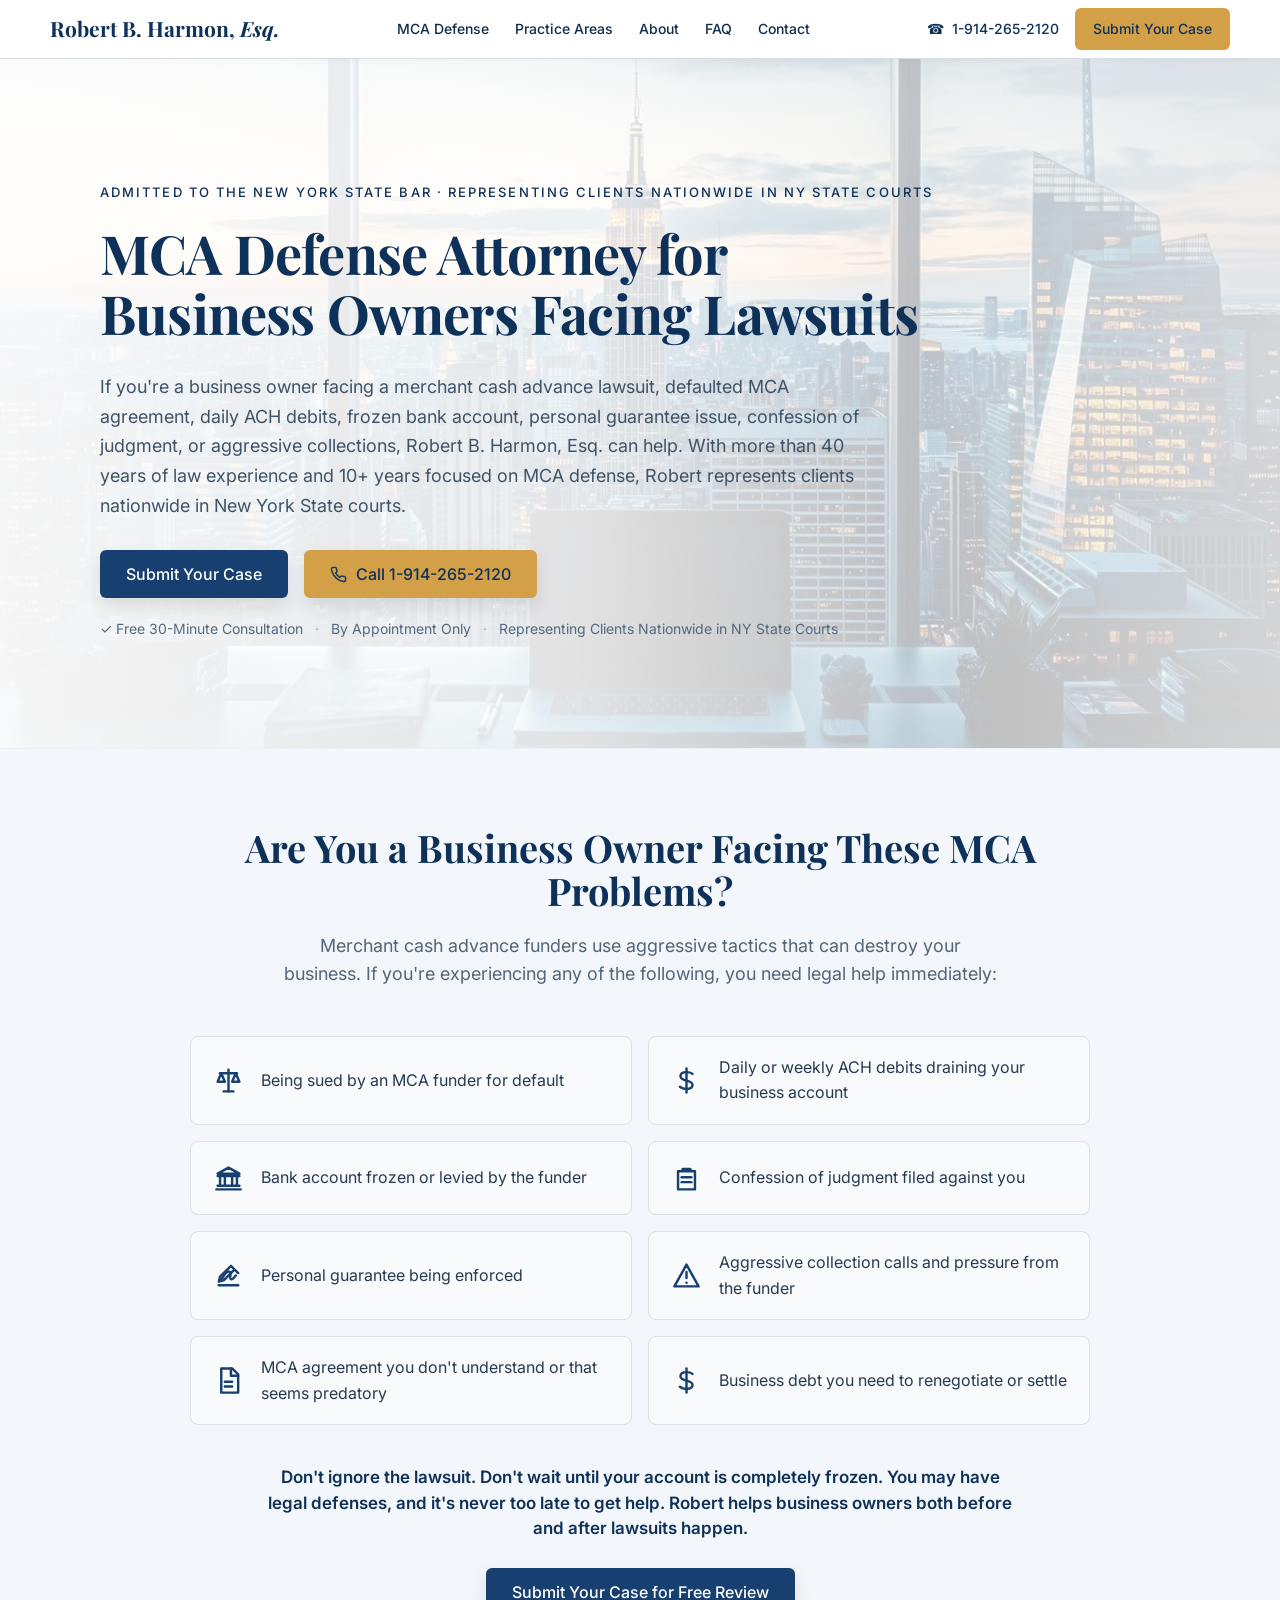
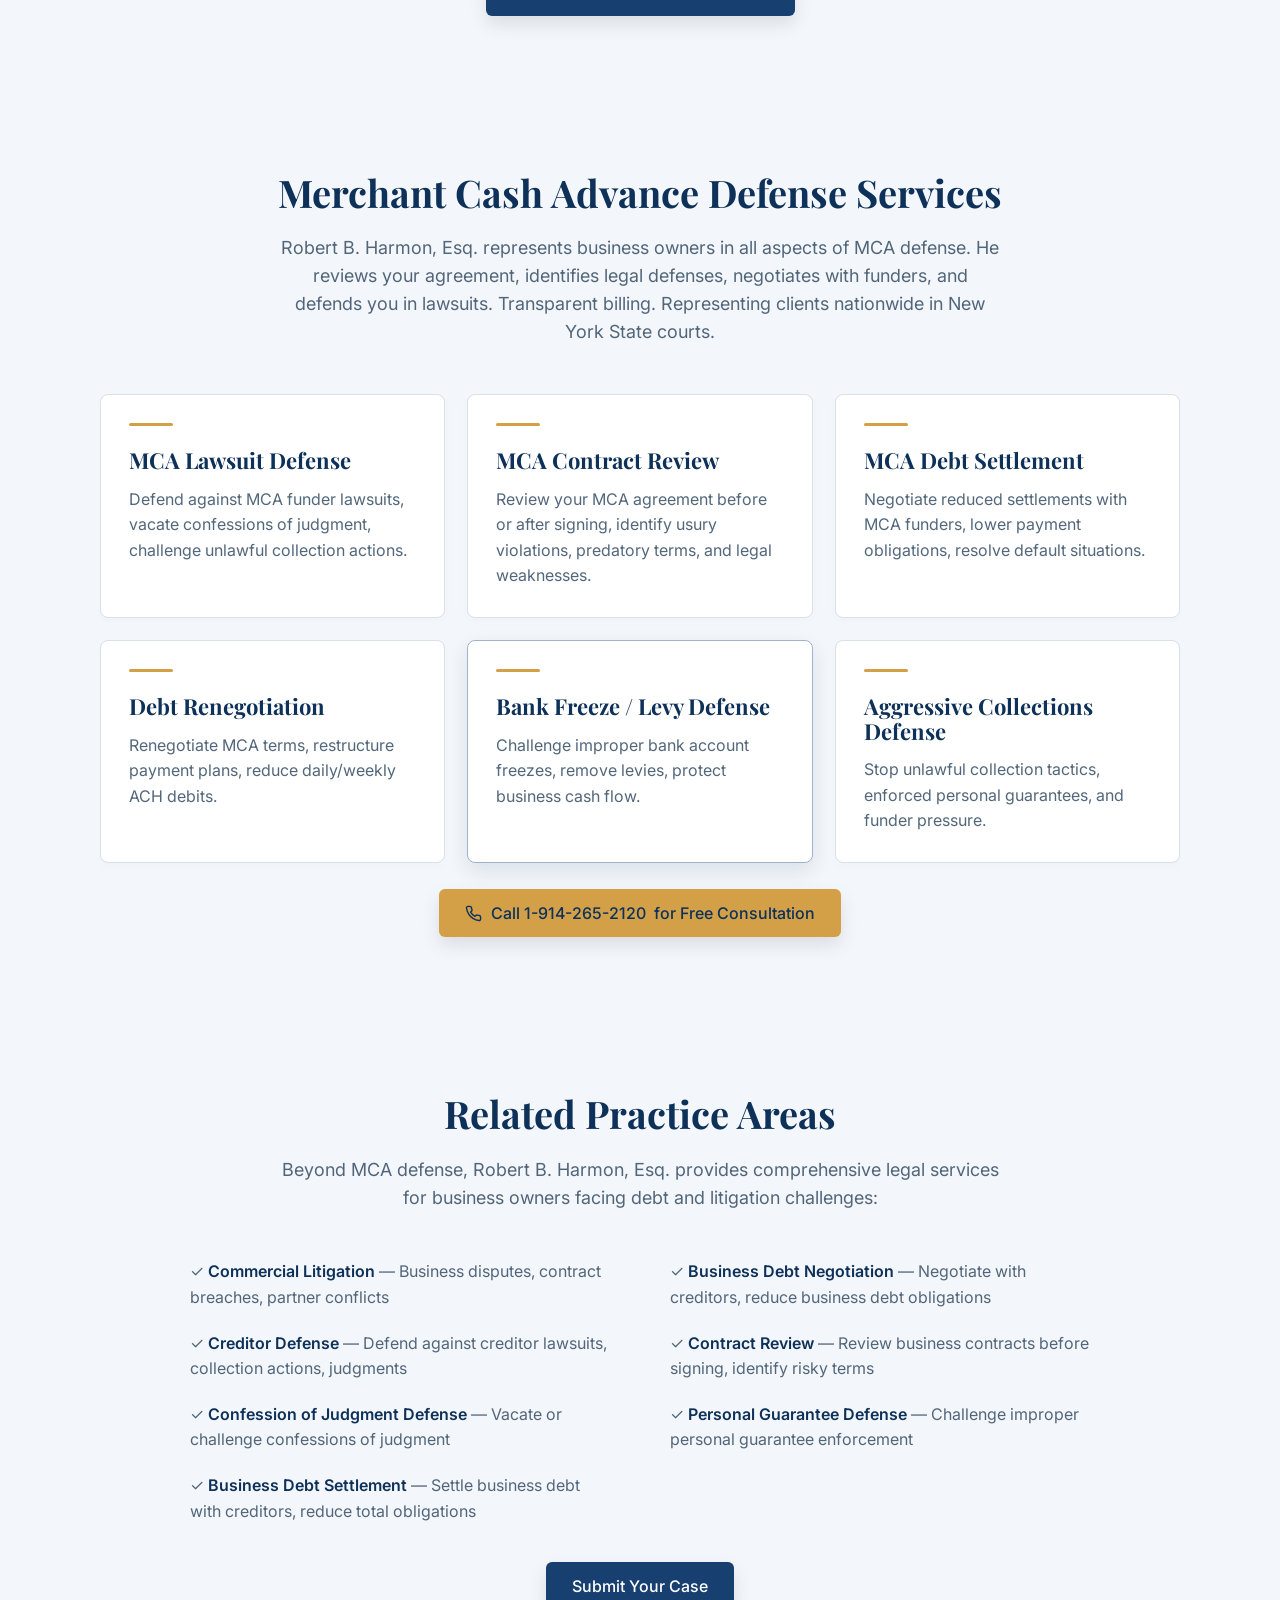
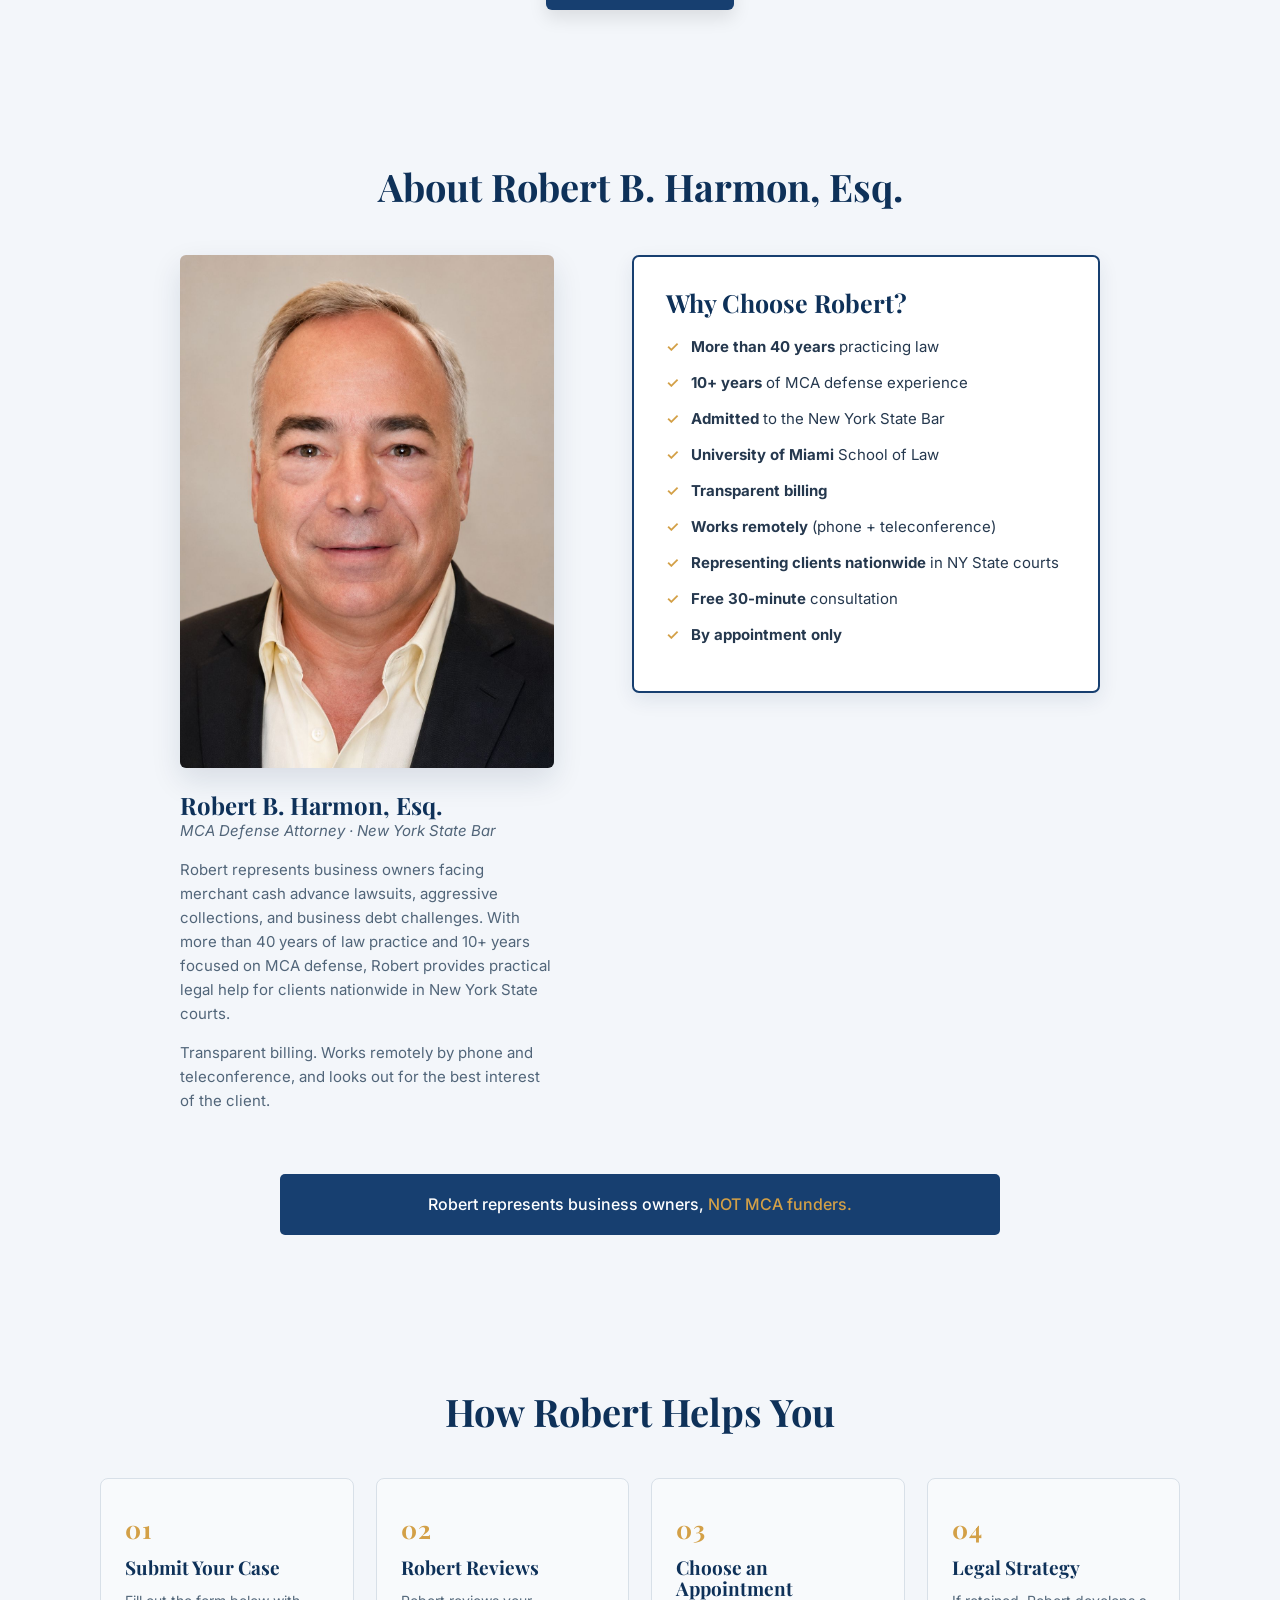
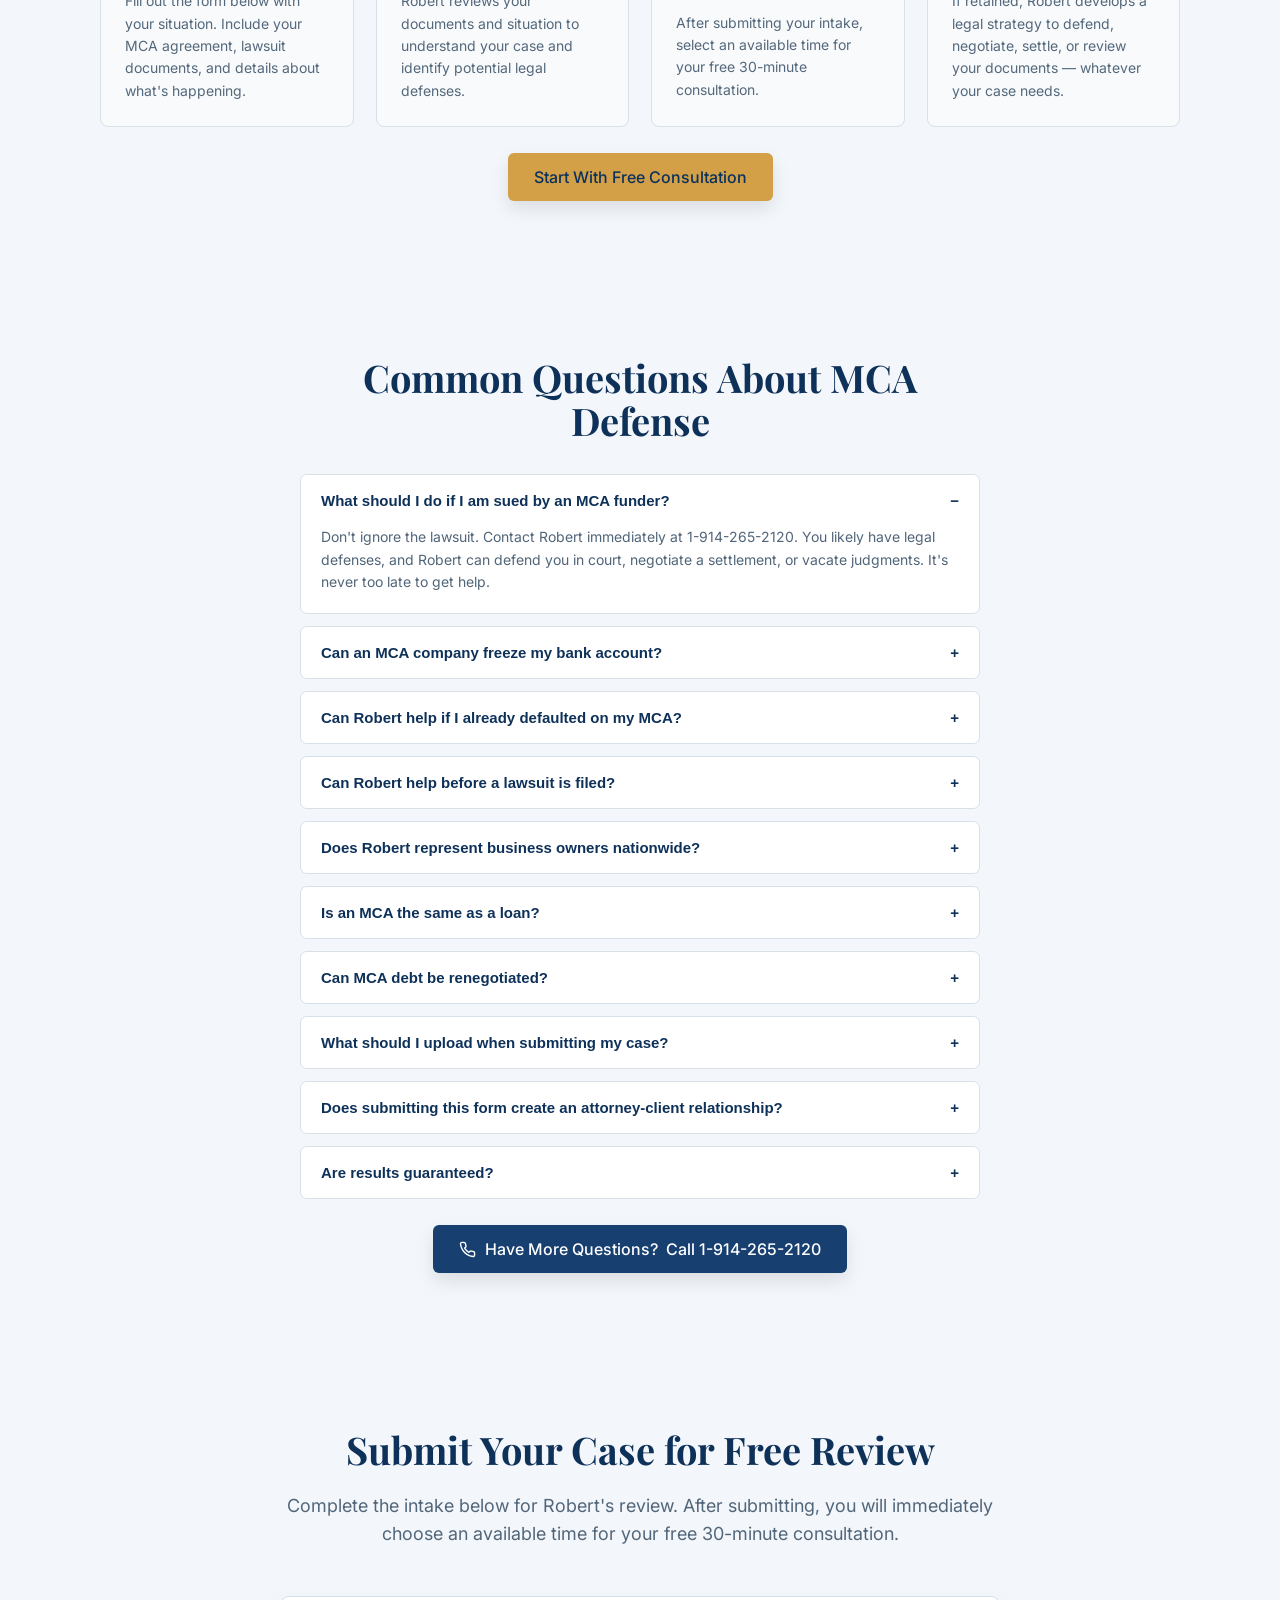
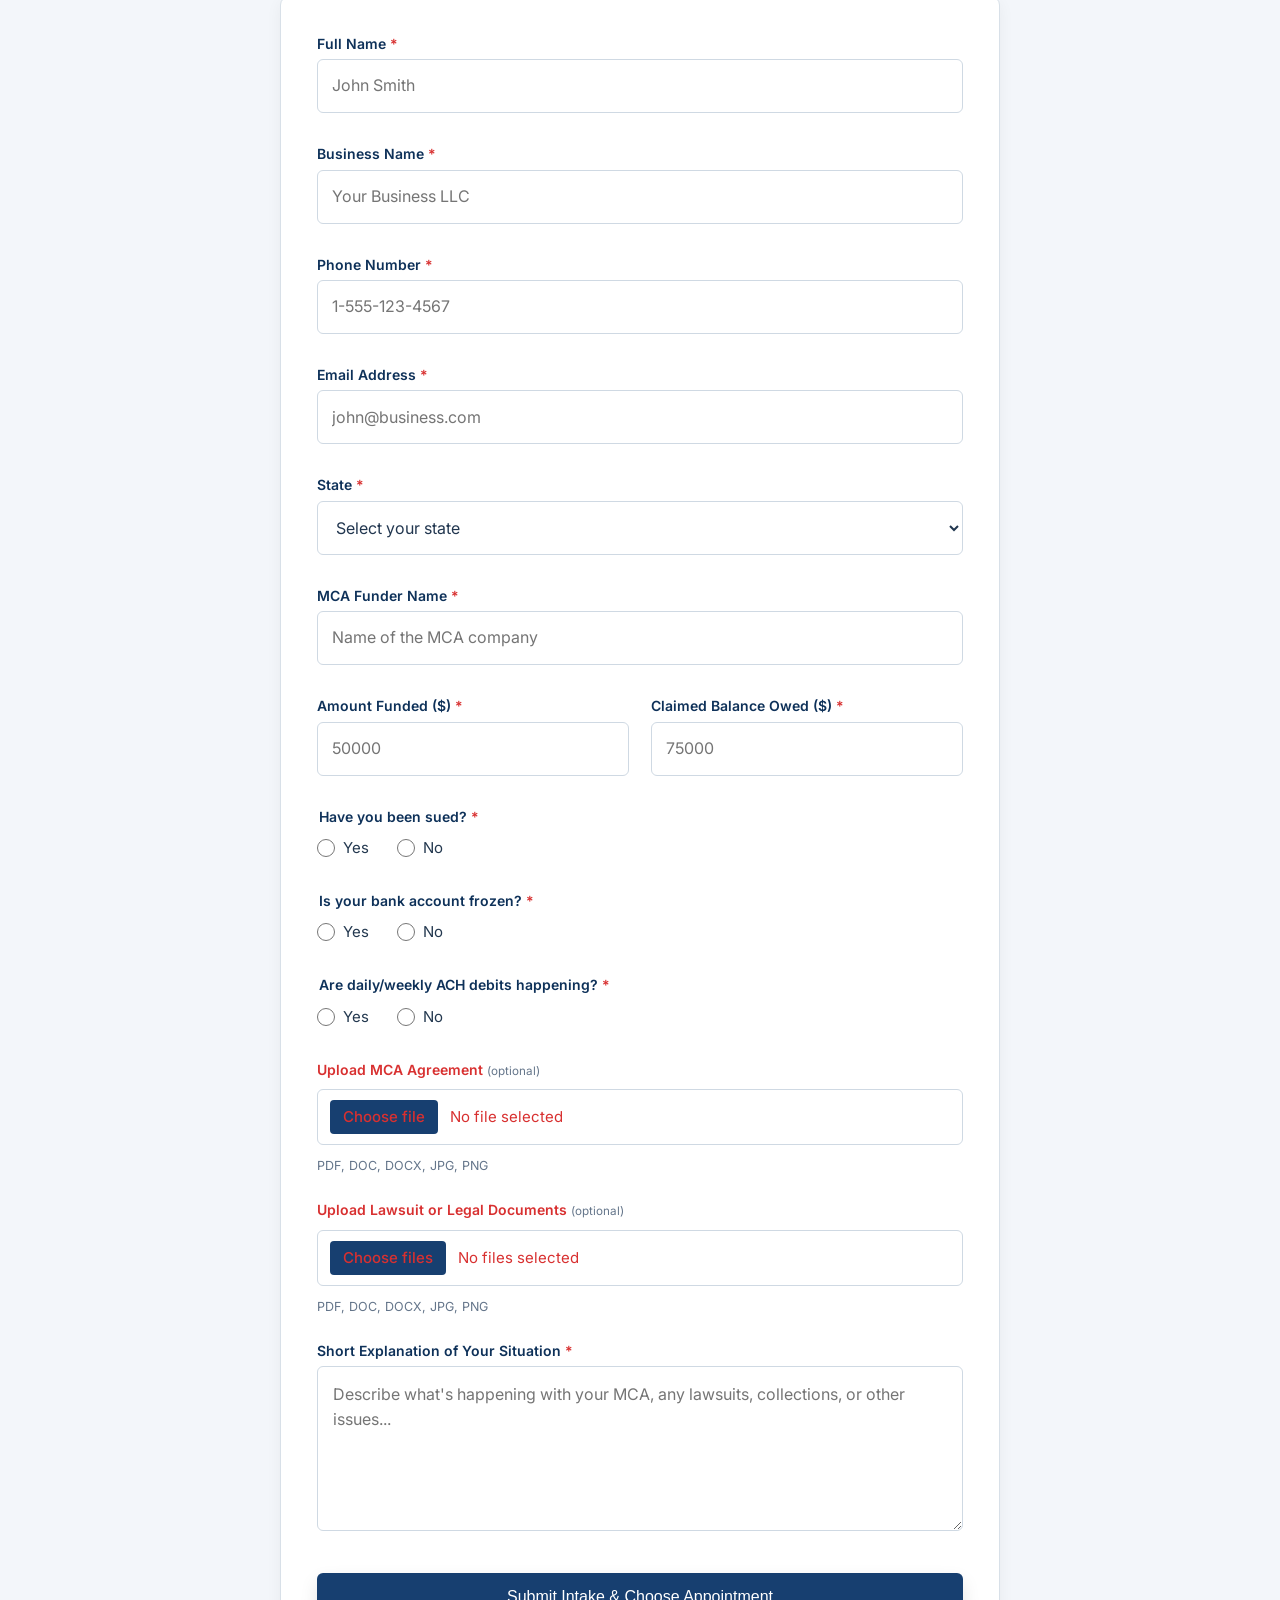
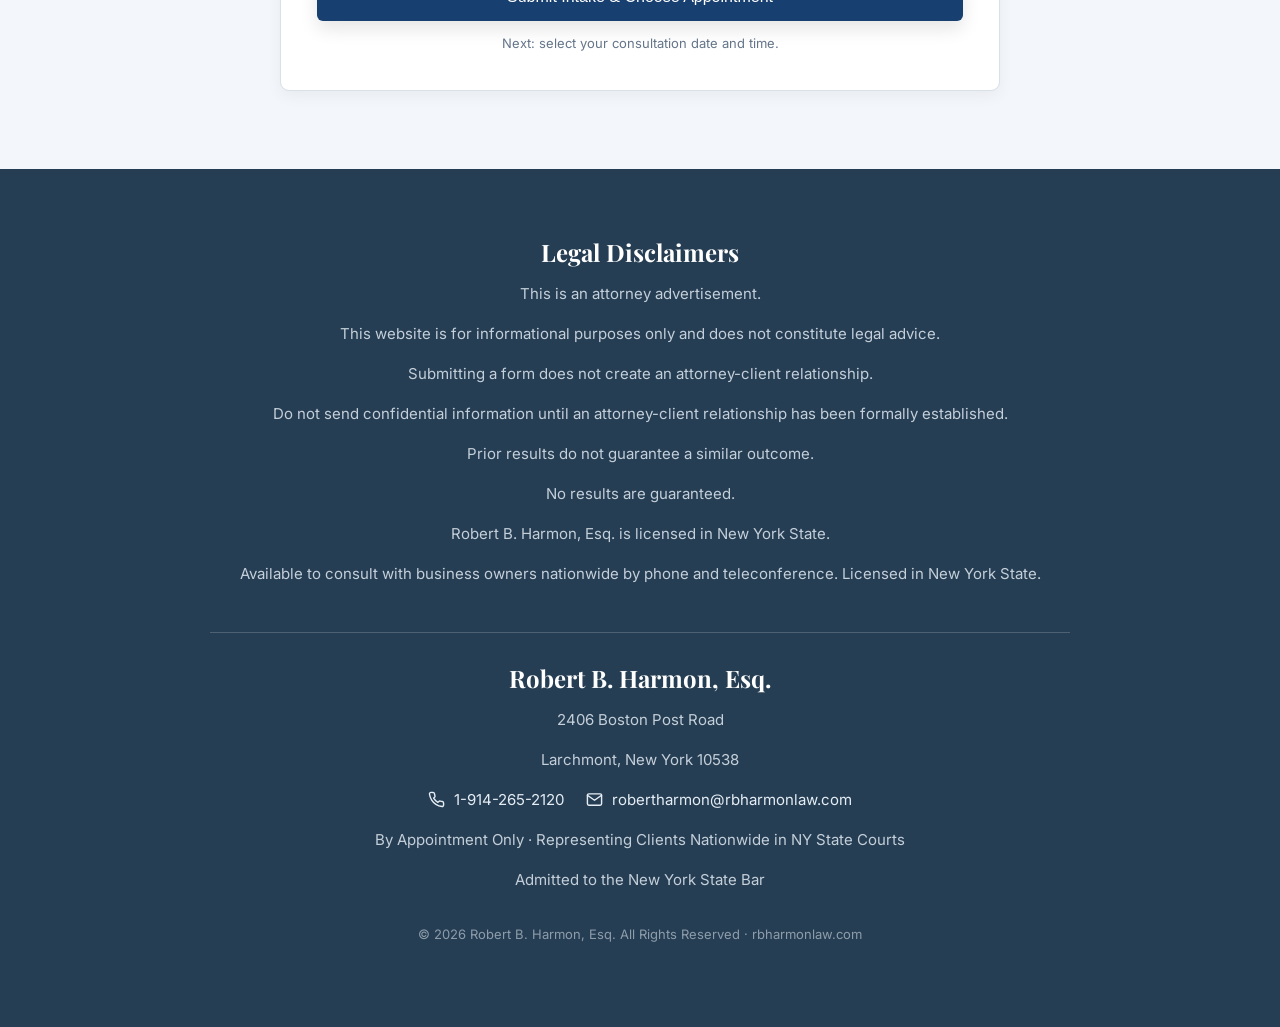
==== commit aace38e4: "Add files via upload" ====
--- a/index.html
+++ b/index.html
@@ -1,80 +1,414 @@
 <!DOCTYPE html>
 <html lang="en">
 <head>
-  <meta charset="UTF-8">
-  <meta name="viewport" content="width=device-width, initial-scale=1.0">
-  <meta name="robots" content="noindex, nofollow">
-  <title>Schedule Your Consultation | Robert B. Harmon, Esq.</title>
-  <meta name="description" content="Choose an available time for your free 30-minute consultation with Robert B. Harmon, Esq.">
+  <meta charset="UTF-8" />
+  <meta name="viewport" content="width=device-width, initial-scale=1.0" />
+  <title>Robert B. Harmon, Esq. | MCA Defense Attorney</title>
+  <meta name="description" content="MCA defense attorney for business owners facing merchant cash advance lawsuits, ACH debits, bank freezes, confessions of judgment, and collections." />
+
+<meta property="og:title" content="Robert B. Harmon, Esq. | MCA Defense Attorney" />
+<meta property="og:description" content="MCA defense attorney for business owners facing merchant cash advance lawsuits, ACH debits, bank freezes, confessions of judgment, and collections." />
+<meta property="og:image" content="https://rbharmonlaw.com/robert-harmon.jpg" />
+<meta property="og:url" content="https://rbharmonlaw.com" />
+<meta property="og:type" content="website" />
+
+<meta name="twitter:card" content="summary_large_image" />
+<meta name="twitter:title" content="Robert B. Harmon, Esq. | MCA Defense Attorney" />
+<meta name="twitter:description" content="MCA defense attorney for business owners facing merchant cash advance lawsuits, ACH debits, bank freezes, confessions of judgment, and collections." />
+<meta name="twitter:image" content="https://rbharmonlaw.com/robert-harmon.jpg" />
+  
   <link rel="preconnect" href="https://fonts.googleapis.com">
   <link rel="preconnect" href="https://fonts.gstatic.com" crossorigin>
-  <link rel="preconnect" href="https://tidycal.com">
-  <link href="https://fonts.googleapis.com/css2?family=Inter:wght@400;500;600;700&family=Playfair+Display:wght@600;700&display=swap" rel="stylesheet">
-  <link rel="stylesheet" href="/styles.css">
+  <link href="https://fonts.googleapis.com/css2?family=Inter:wght@400;450;500;600;700&family=Playfair+Display:wght@600;700&display=swap" rel="stylesheet">
+
+  <link rel="stylesheet" href="styles.css" />
 </head>
-<body class="booking-page">
+<body>
   <header class="site-header">
     <div class="nav-container">
-      <a href="/" class="brand">Robert B. Harmon, <em>Esq.</em></a>
-      <div class="booking-header-actions">
+      <a href="#top" class="brand">Robert B. Harmon, <em>Esq.</em></a>
+
+      <button class="mobile-menu-button" aria-label="Open menu" aria-expanded="false">
+        <span></span><span></span><span></span>
+      </button>
+
+      <nav class="main-nav">
+        <a href="#mca-defense">MCA Defense</a>
+        <a href="#practice-areas">Practice Areas</a>
+        <a href="#about">About</a>
+        <a href="#faq">FAQ</a>
+        <a href="#contact">Contact</a>
+      </nav>
+
+      <div class="nav-actions">
         <a class="phone-link icon-link" href="tel:+19142652120">☎&nbsp; 1-914-265-2120</a>
-        <a class="btn btn-gold btn-small" href="/">Back to Website</a>
+        <a class="btn btn-gold btn-small" href="#submit-case">Submit Your Case</a>
       </div>
     </div>
   </header>
 
   <main id="top">
-    <section class="section booking-section">
-      <div class="container booking-container">
-        <div class="booking-intro">
-          <div class="booking-progress" aria-label="Consultation scheduling progress">
-            <div class="progress-step done"><span aria-hidden="true">✓</span> Intake submitted</div>
-            <div class="progress-divider" aria-hidden="true"></div>
-            <div class="progress-step active"><span aria-hidden="true">2</span> Choose an appointment</div>
-          </div>
-
-          <p class="eyebrow">INTAKE COMPLETE</p>
-          <h1>Choose Your Consultation Time</h1>
-          <p class="booking-intro-copy">
-            Robert has received your case information. Select an available time below to schedule your free 30-minute consultation.
+    <section id="mca-defense" class="hero">
+      <div class="hero-bg"></div>
+      <div class="container hero-content">
+        <p class="eyebrow">ADMITTED TO THE NEW YORK STATE BAR · REPRESENTING CLIENTS NATIONWIDE IN NY STATE COURTS</p>
+        <h1>MCA Defense Attorney for Business Owners Facing Lawsuits</h1>
+        <p class="hero-copy">
+          If you're a business owner facing a merchant cash advance lawsuit, defaulted MCA agreement, daily ACH debits,
+          frozen bank account, personal guarantee issue, confession of judgment, or aggressive collections,
+          Robert B. Harmon, Esq. can help. With more than 40 years of law experience and 10+ years focused on MCA defense,
+          Robert represents clients nationwide in New York State courts.
+        </p>
+
+        <div class="hero-buttons">
+          <a class="btn btn-primary" href="#submit-case">Submit Your Case</a>
+          <a class="btn btn-gold icon-btn" href="tel:+19142652120"><svg class="icon-svg" viewBox="0 0 24 24" aria-hidden="true"><path d="M22 16.9v3a2 2 0 0 1-2.2 2 19.8 19.8 0 0 1-8.6-3.1 19.3 19.3 0 0 1-6-6A19.8 19.8 0 0 1 2.1 4.2 2 2 0 0 1 4.1 2h3a2 2 0 0 1 2 1.7c.1 1 .4 2 .7 2.9a2 2 0 0 1-.5 2.1L8 10a16 16 0 0 0 6 6l1.3-1.3a2 2 0 0 1 2.1-.5c.9.3 1.9.6 2.9.7A2 2 0 0 1 22 16.9Z"/></svg><span>Call 1-914-265-2120</span></a>
+        </div>
+
+        <p class="trust-row">✓ Free 30-Minute Consultation <span>·</span> By Appointment Only <span>·</span> Representing Clients Nationwide in NY State Courts</p>
+      </div>
+    </section>
+
+    <section class="section problems">
+      <div class="container narrow">
+        <h2>Are You a Business Owner Facing These MCA Problems?</h2>
+        <p class="section-intro">
+          Merchant cash advance funders use aggressive tactics that can destroy your business. If you're experiencing any of the following, you need legal help immediately:
+        </p>
+
+        <div class="problem-grid">
+          <div class="problem-card"><span class="problem-icon"><svg class="problem-svg" viewBox="0 0 24 24" aria-hidden="true"><path d="M12 3v18"/><path d="M5 6h14"/><path d="M6 6 3 13h6L6 6Z"/><path d="M18 6l-3 7h6l-3-7Z"/><path d="M8 21h8"/></svg></span> Being sued by an MCA funder for default</div>
+          <div class="problem-card"><span class="problem-icon"><svg class="problem-svg" viewBox="0 0 24 24" aria-hidden="true"><path d="M12 2v20"/><path d="M17 6.5c-1.2-.9-3-1.4-5-1.4-3 0-5 1.3-5 3.4 0 4.8 10 2.4 10 7.1 0 2.1-2 3.4-5 3.4-2.2 0-4.1-.6-5.5-1.8"/></svg></span> Daily or weekly ACH debits draining your business account</div>
+          <div class="problem-card"><span class="problem-icon"><svg class="problem-svg" viewBox="0 0 24 24" aria-hidden="true"><path d="M3 10h18"/><path d="M5 10v8"/><path d="M9 10v8"/><path d="M15 10v8"/><path d="M19 10v8"/><path d="M3 18h18"/><path d="M2 21h20"/><path d="M12 3 3 8h18l-9-5Z"/></svg></span> Bank account frozen or levied by the funder</div>
+          <div class="problem-card"><span class="problem-icon"><svg class="problem-svg" viewBox="0 0 24 24" aria-hidden="true"><path d="M9 4h6l1 2h3v15H5V6h3l1-2Z"/><path d="M9 6h6"/><path d="M8 11h8"/><path d="M8 15h8"/></svg></span> Confession of judgment filed against you</div>
+          <div class="problem-card"><span class="problem-icon"><svg class="problem-svg" viewBox="0 0 24 24" aria-hidden="true"><path d="M4 20h16"/><path d="M6 16c3-6 5-8 7-7 2 1-1 5 1 6 1 .5 2-.3 4-3"/><path d="M14 4l6 6"/><path d="M13 5 5 13l-1 4 4-1 8-8"/></svg></span> Personal guarantee being enforced</div>
+          <div class="problem-card"><span class="problem-icon"><svg class="problem-svg" viewBox="0 0 24 24" aria-hidden="true"><path d="M12 3 2 21h20L12 3Z"/><path d="M12 9v5"/><path d="M12 18h.01"/></svg></span> Aggressive collection calls and pressure from the funder</div>
+          <div class="problem-card"><span class="problem-icon"><svg class="problem-svg" viewBox="0 0 24 24" aria-hidden="true"><path d="M6 2h9l5 5v15H6V2Z"/><path d="M14 2v6h6"/><path d="M9 13h6"/><path d="M9 17h6"/></svg></span> MCA agreement you don't understand or that seems predatory</div>
+          <div class="problem-card"><span class="problem-icon"><svg class="problem-svg" viewBox="0 0 24 24" aria-hidden="true"><path d="M12 2v20"/><path d="M17 6.5c-1.2-.9-3-1.4-5-1.4-3 0-5 1.3-5 3.4 0 4.8 10 2.4 10 7.1 0 2.1-2 3.4-5 3.4-2.2 0-4.1-.6-5.5-1.8"/></svg></span> Business debt you need to renegotiate or settle</div>
+        </div>
+
+        <p class="strong-note">
+          Don't ignore the lawsuit. Don't wait until your account is completely frozen. You may have legal defenses, and it's never too late to get help. Robert helps business owners both before and after lawsuits happen.
+        </p>
+        <a class="btn btn-primary center-btn" href="#submit-case">Submit Your Case for Free Review</a>
+      </div>
+    </section>
+
+    <section class="section services">
+      <div class="container">
+        <h2>Merchant Cash Advance Defense Services</h2>
+        <p class="section-intro">
+          Robert B. Harmon, Esq. represents business owners in all aspects of MCA defense. He reviews your agreement, identifies legal defenses, negotiates with funders, and defends you in lawsuits. Transparent billing. Representing clients nationwide in New York State courts.
+        </p>
+
+        <div class="service-grid">
+          <article class="service-card">
+            <span class="gold-line"></span>
+            <h3>MCA Lawsuit Defense</h3>
+            <p>Defend against MCA funder lawsuits, vacate confessions of judgment, challenge unlawful collection actions.</p>
+          </article>
+          <article class="service-card">
+            <span class="gold-line"></span>
+            <h3>MCA Contract Review</h3>
+            <p>Review your MCA agreement before or after signing, identify usury violations, predatory terms, and legal weaknesses.</p>
+          </article>
+          <article class="service-card">
+            <span class="gold-line"></span>
+            <h3>MCA Debt Settlement</h3>
+            <p>Negotiate reduced settlements with MCA funders, lower payment obligations, resolve default situations.</p>
+          </article>
+          <article class="service-card">
+            <span class="gold-line"></span>
+            <h3>Debt Renegotiation</h3>
+            <p>Renegotiate MCA terms, restructure payment plans, reduce daily/weekly ACH debits.</p>
+          </article>
+          <article class="service-card highlighted">
+            <span class="gold-line"></span>
+            <h3>Bank Freeze / Levy Defense</h3>
+            <p>Challenge improper bank account freezes, remove levies, protect business cash flow.</p>
+          </article>
+          <article class="service-card">
+            <span class="gold-line"></span>
+            <h3>Aggressive Collections Defense</h3>
+            <p>Stop unlawful collection tactics, enforced personal guarantees, and funder pressure.</p>
+          </article>
+        </div>
+
+        <a class="btn btn-gold center-btn wide-btn stacked-mobile" href="tel:+19142652120"><span class="button-main-line"><svg class="icon-svg" viewBox="0 0 24 24" aria-hidden="true"><path d="M22 16.9v3a2 2 0 0 1-2.2 2 19.8 19.8 0 0 1-8.6-3.1 19.3 19.3 0 0 1-6-6A19.8 19.8 0 0 1 2.1 4.2 2 2 0 0 1 4.1 2h3a2 2 0 0 1 2 1.7c.1 1 .4 2 .7 2.9a2 2 0 0 1-.5 2.1L8 10a16 16 0 0 0 6 6l1.3-1.3a2 2 0 0 1 2.1-.5c.9.3 1.9.6 2.9.7A2 2 0 0 1 22 16.9Z"/></svg><span>Call 1-914-265-2120</span></span><span class="button-sub-line">for Free Consultation</span></a>
+      </div>
+    </section>
+
+    <section id="practice-areas" class="section related">
+      <div class="container narrow">
+        <h2>Related Practice Areas</h2>
+        <p class="section-intro">
+          Beyond MCA defense, Robert B. Harmon, Esq. provides comprehensive legal services for business owners facing debt and litigation challenges:
+        </p>
+
+        <div class="related-list">
+          <p>✓ <strong>Commercial Litigation</strong> — Business disputes, contract breaches, partner conflicts</p>
+          <p>✓ <strong>Business Debt Negotiation</strong> — Negotiate with creditors, reduce business debt obligations</p>
+          <p>✓ <strong>Creditor Defense</strong> — Defend against creditor lawsuits, collection actions, judgments</p>
+          <p>✓ <strong>Contract Review</strong> — Review business contracts before signing, identify risky terms</p>
+          <p>✓ <strong>Confession of Judgment Defense</strong> — Vacate or challenge confessions of judgment</p>
+          <p>✓ <strong>Personal Guarantee Defense</strong> — Challenge improper personal guarantee enforcement</p>
+          <p>✓ <strong>Business Debt Settlement</strong> — Settle business debt with creditors, reduce total obligations</p>
+        </div>
+
+        <a class="btn btn-primary center-btn" href="#submit-case">Submit Your Case</a>
+      </div>
+    </section>
+
+    <section id="about" class="section about">
+      <div class="container">
+        <h2>About Robert B. Harmon, Esq.</h2>
+
+        <div class="about-grid">
+          <div class="about-left">
+            <img class="attorney-photo" src="robert-harmon.jpg" alt="Robert B. Harmon, Esq." />
+            <h3>Robert B. Harmon, Esq.</h3>
+            <p class="subline"><em>MCA Defense Attorney · New York State Bar</em></p>
+            <p>
+              Robert represents business owners facing merchant cash advance lawsuits, aggressive collections, and business debt challenges. With more than 40 years of law practice and 10+ years focused on MCA defense, Robert provides practical legal help for clients nationwide in New York State courts.
+            </p>
+            <p>
+              Transparent billing. Works remotely by phone and teleconference, and looks out for the best interest of the client.
+            </p>
+          </div>
+
+          <aside class="why-card">
+            <h3>Why Choose Robert?</h3>
+            <ul>
+              <li><strong>More than 40 years</strong> practicing law</li>
+              <li><strong>10+ years</strong> of MCA defense experience</li>
+              <li><strong>Admitted</strong> to the New York State Bar</li>
+              <li><strong>University of Miami</strong> School of Law</li>
+              <li><strong>Transparent billing</strong></li>
+              <li><strong>Works remotely</strong> (phone + teleconference)</li>
+              <li><strong>Representing clients nationwide</strong> in NY State courts</li>
+              <li><strong>Free 30-minute</strong> consultation</li>
+              <li><strong>By appointment only</strong></li>
+            </ul>
+          </aside>
+        </div>
+
+        <div class="blue-banner">
+          Robert represents business owners, <span>NOT MCA funders.</span>
+        </div>
+      </div>
+    </section>
+
+    <section class="section process">
+      <div class="container">
+        <h2>How Robert Helps You</h2>
+
+        <div class="process-grid">
+          <article class="process-card">
+            <div class="process-icon">01</div>
+            <h3>Submit Your Case</h3>
+            <p>Fill out the form below with your situation. Include your MCA agreement, lawsuit documents, and details about what's happening.</p>
+          </article>
+          <article class="process-card">
+            <div class="process-icon">02</div>
+            <h3>Robert Reviews</h3>
+            <p>Robert reviews your documents and situation to understand your case and identify potential legal defenses.</p>
+          </article>
+          <article class="process-card">
+            <div class="process-icon">03</div>
+            <h3>Choose an Appointment</h3>
+            <p>After submitting your intake, select an available time for your free 30-minute consultation.</p>
+          </article>
+          <article class="process-card">
+            <div class="process-icon">04</div>
+            <h3>Legal Strategy</h3>
+            <p>If retained, Robert develops a legal strategy to defend, negotiate, settle, or review your documents — whatever your case needs.</p>
+          </article>
+        </div>
+
+        <a class="btn btn-gold center-btn" href="#submit-case">Start With Free Consultation</a>
+      </div>
+    </section>
+
+    <section id="faq" class="section faq">
+      <div class="container faq-container">
+        <h2>Common Questions About MCA Defense</h2>
+
+        <div class="accordion">
+          <div class="faq-item active">
+            <button>What should I do if I am sued by an MCA funder?<span>−</span></button>
+            <div class="faq-answer">
+              Don't ignore the lawsuit. Contact Robert immediately at 1-914-265-2120. You likely have legal defenses, and Robert can defend you in court, negotiate a settlement, or vacate judgments. It's never too late to get help.
+            </div>
+          </div>
+          <div class="faq-item">
+            <button>Can an MCA company freeze my bank account?<span>+</span></button>
+            <div class="faq-answer">In some cases, funders try to freeze or levy bank accounts after legal action or judgment. Robert can review the documents and discuss possible defenses or challenges.</div>
+          </div>
+          <div class="faq-item">
+            <button>Can Robert help if I already defaulted on my MCA?<span>+</span></button>
+            <div class="faq-answer">Yes. Robert helps business owners both before and after default, including negotiating with funders and defending lawsuits.</div>
+          </div>
+          <div class="faq-item">
+            <button>Can Robert help before a lawsuit is filed?<span>+</span></button>
+            <div class="faq-answer">Yes. Contract review, debt renegotiation, and early legal strategy can help reduce risk before litigation begins.</div>
+          </div>
+          <div class="faq-item">
+            <button>Does Robert represent business owners nationwide?<span>+</span></button>
+            <div class="faq-answer">Robert is licensed in New York State and represents clients nationwide in New York State courts. Consultations may be conducted by phone or teleconference.</div>
+          </div>
+          <div class="faq-item">
+            <button>Is an MCA the same as a loan?<span>+</span></button>
+            <div class="faq-answer">MCA agreements are often presented as purchases of receivables rather than loans, but the details of the agreement and how it operates matter. Robert can review the agreement for legal issues.</div>
+          </div>
+          <div class="faq-item">
+            <button>Can MCA debt be renegotiated?<span>+</span></button>
+            <div class="faq-answer">Often, yes. Depending on the situation, funders may negotiate reduced balances, payment plans, or settlements.</div>
+          </div>
+          <div class="faq-item">
+            <button>What should I upload when submitting my case?<span>+</span></button>
+            <div class="faq-answer">Upload your MCA agreement, lawsuit papers, confession of judgment documents, notices, bank freeze paperwork, and any communications from the funder or collector.</div>
+          </div>
+          <div class="faq-item">
+            <button>Does submitting this form create an attorney-client relationship?<span>+</span></button>
+            <div class="faq-answer">No. Submitting the form does not create an attorney-client relationship. Do not send confidential information until an attorney-client relationship has been formally established.</div>
+          </div>
+          <div class="faq-item">
+            <button>Are results guaranteed?<span>+</span></button>
+            <div class="faq-answer">No. Prior results do not guarantee a similar outcome, and no results are guaranteed.</div>
+          </div>
+        </div>
+
+        <a class="btn btn-primary center-btn wide-btn stacked-mobile" href="tel:+19142652120"><span class="button-main-line"><svg class="icon-svg" viewBox="0 0 24 24" aria-hidden="true"><path d="M22 16.9v3a2 2 0 0 1-2.2 2 19.8 19.8 0 0 1-8.6-3.1 19.3 19.3 0 0 1-6-6A19.8 19.8 0 0 1 2.1 4.2 2 2 0 0 1 4.1 2h3a2 2 0 0 1 2 1.7c.1 1 .4 2 .7 2.9a2 2 0 0 1-.5 2.1L8 10a16 16 0 0 0 6 6l1.3-1.3a2 2 0 0 1 2.1-.5c.9.3 1.9.6 2.9.7A2 2 0 0 1 22 16.9Z"/></svg><span>Have More Questions?</span></span><span class="button-sub-line">Call 1-914-265-2120</span></a>
+      </div>
+    </section>
+
+    <section id="submit-case" class="section submit-section">
+      <div class="container form-container">
+        <h2>Submit Your Case for Free Review</h2>
+        <p class="section-intro">
+          Complete the intake below for Robert's review. After submitting, you will immediately choose an available time for your free 30-minute consultation.
+        </p>
+
+        <form class="case-form" name="case-review" method="POST" data-netlify="true" data-netlify-honeypot="bot-field" enctype="multipart/form-data" action="/schedule.html">
+          <input type="hidden" name="form-name" value="case-review" />
+          <p class="hidden">
+            <label>Do not fill this out: <input name="bot-field" /></label>
           </p>
-        </div>
-
-        <div class="booking-card">
-          <div
-            id="tidycal-booking"
-            class="tidycal-embed"
-            data-path="matthewgharmon/free-30-minute-mca-consultation"
-            data-showavatar="false"
-          ></div>
-          <noscript>
-            <p class="booking-fallback">
-              JavaScript is required for the embedded calendar.
-              <a href="https://tidycal.com/matthewgharmon/free-30-minute-mca-consultation">Open the appointment calendar</a>.
-            </p>
-          </noscript>
-          <p class="booking-fallback">
-            Calendar not displaying?
-            <a href="https://tidycal.com/matthewgharmon/free-30-minute-mca-consultation" target="_blank" rel="noopener">Open it in a new window</a>.
-          </p>
-        </div>
-
-        <aside class="scheduling-note">
-          <strong>Please note:</strong> Your appointment is confirmed only after you select a time and receive a booking confirmation. Submitting an intake or scheduling a consultation does not create an attorney-client relationship.
-        </aside>
+
+          <label>Full Name <span>*</span>
+            <input type="text" name="full_name" placeholder="John Smith" required />
+          </label>
+
+          <label>Business Name <span>*</span>
+            <input type="text" name="business_name" placeholder="Your Business LLC" required />
+          </label>
+
+          <label>Phone Number <span>*</span>
+            <input type="tel" name="phone" placeholder="1-555-123-4567" required />
+          </label>
+
+          <label>Email Address <span>*</span>
+            <input type="email" name="email" placeholder="john@business.com" required />
+          </label>
+
+          <label>State <span>*</span>
+            <select name="state" required>
+              <option value="">Select your state</option>
+              <option>Alabama</option><option>Alaska</option><option>Arizona</option><option>Arkansas</option><option>California</option>
+              <option>Colorado</option><option>Connecticut</option><option>Delaware</option><option>Florida</option><option>Georgia</option>
+              <option>Hawaii</option><option>Idaho</option><option>Illinois</option><option>Indiana</option><option>Iowa</option>
+              <option>Kansas</option><option>Kentucky</option><option>Louisiana</option><option>Maine</option><option>Maryland</option>
+              <option>Massachusetts</option><option>Michigan</option><option>Minnesota</option><option>Mississippi</option><option>Missouri</option>
+              <option>Montana</option><option>Nebraska</option><option>Nevada</option><option>New Hampshire</option><option>New Jersey</option>
+              <option>New Mexico</option><option>New York</option><option>North Carolina</option><option>North Dakota</option><option>Ohio</option>
+              <option>Oklahoma</option><option>Oregon</option><option>Pennsylvania</option><option>Rhode Island</option><option>South Carolina</option>
+              <option>South Dakota</option><option>Tennessee</option><option>Texas</option><option>Utah</option><option>Vermont</option>
+              <option>Virginia</option><option>Washington</option><option>West Virginia</option><option>Wisconsin</option><option>Wyoming</option>
+            </select>
+          </label>
+
+          <label>MCA Funder Name <span>*</span>
+            <input type="text" name="mca_funder_name" placeholder="Name of the MCA company" required />
+          </label>
+
+          <div class="two-col">
+            <label>Amount Funded ($) <span>*</span>
+              <input type="number" name="amount_funded" placeholder="50000" required />
+            </label>
+
+            <label>Claimed Balance Owed ($) <span>*</span>
+              <input type="number" name="claimed_balance_owed" placeholder="75000" required />
+            </label>
+          </div>
+
+          <fieldset>
+            <legend>Have you been sued? <span>*</span></legend>
+            <label class="radio"><input type="radio" name="been_sued" value="Yes" required /> Yes</label>
+            <label class="radio"><input type="radio" name="been_sued" value="No" /> No</label>
+          </fieldset>
+
+          <fieldset>
+            <legend>Is your bank account frozen? <span>*</span></legend>
+            <label class="radio"><input type="radio" name="bank_frozen" value="Yes" required /> Yes</label>
+            <label class="radio"><input type="radio" name="bank_frozen" value="No" /> No</label>
+          </fieldset>
+
+          <fieldset>
+            <legend>Are daily/weekly ACH debits happening? <span>*</span></legend>
+            <label class="radio"><input type="radio" name="ach_debits" value="Yes" required /> Yes</label>
+            <label class="radio"><input type="radio" name="ach_debits" value="No" /> No</label>
+          </fieldset>
+
+          <div class="file-field">
+            <span class="file-label-text">Upload MCA Agreement <small>(optional)</small></span>
+            <input id="mca_agreement" class="file-native" type="file" name="mca_agreement" accept=".pdf,.doc,.docx,.jpg,.jpeg,.png" />
+            <label class="file-ui" for="mca_agreement"><span class="file-button">Choose file</span><span class="file-name" data-default="No file selected">No file selected</span></label>
+            <small>PDF, DOC, DOCX, JPG, PNG</small>
+          </div>
+
+          <div class="file-field">
+            <span class="file-label-text">Upload Lawsuit or Legal Documents <small>(optional)</small></span>
+            <input id="legal_documents" class="file-native" type="file" name="legal_documents" accept=".pdf,.doc,.docx,.jpg,.jpeg,.png" multiple />
+            <label class="file-ui" for="legal_documents"><span class="file-button">Choose files</span><span class="file-name" data-default="No files selected">No files selected</span></label>
+            <small>PDF, DOC, DOCX, JPG, PNG</small>
+          </div>
+
+          <label>Short Explanation of Your Situation <span>*</span>
+            <textarea name="situation" placeholder="Describe what's happening with your MCA, any lawsuits, collections, or other issues..." required></textarea>
+          </label>
+
+          <button class="btn btn-primary form-submit" type="submit">Submit Intake &amp; Choose Appointment</button>
+          <p class="form-next-step">Next: select your consultation date and time.</p>
+        </form>
       </div>
     </section>
   </main>
 
-  <footer class="footer compact-footer">
+  <footer id="contact" class="footer">
     <div class="container footer-inner">
+      <h2>Legal Disclaimers</h2>
+      <p>This is an attorney advertisement.</p>
+      <p>This website is for informational purposes only and does not constitute legal advice.</p>
+      <p>Submitting a form does not create an attorney-client relationship.</p>
+      <p>Do not send confidential information until an attorney-client relationship has been formally established.</p>
+      <p>Prior results do not guarantee a similar outcome.</p>
+      <p>No results are guaranteed.</p>
+      <p>Robert B. Harmon, Esq. is licensed in New York State.</p>
+      <p>Available to consult with business owners nationwide by phone and teleconference. Licensed in New York State.</p>
+
+      <div class="footer-line"></div>
+
       <h3>Robert B. Harmon, Esq.</h3>
-      <p>Admitted to the New York State Bar · By Appointment Only</p>
-      <p><a href="tel:+19142652120">1-914-265-2120</a> · <a href="mailto:robertharmon@rbharmonlaw.com">robertharmon@rbharmonlaw.com</a></p>
+      <p>2406 Boston Post Road</p>
+      <p>Larchmont, New York 10538</p>
+      <p class="footer-contact-line"><a class="icon-link footer-phone" href="tel:+19142652120"><svg class="icon-svg" viewBox="0 0 24 24" aria-hidden="true"><path d="M22 16.9v3a2 2 0 0 1-2.2 2 19.8 19.8 0 0 1-8.6-3.1 19.3 19.3 0 0 1-6-6A19.8 19.8 0 0 1 2.1 4.2 2 2 0 0 1 4.1 2h3a2 2 0 0 1 2 1.7c.1 1 .4 2 .7 2.9a2 2 0 0 1-.5 2.1L8 10a16 16 0 0 0 6 6l1.3-1.3a2 2 0 0 1 2.1-.5c.9.3 1.9.6 2.9.7A2 2 0 0 1 22 16.9Z"/></svg><span>1-914-265-2120</span></a><a class="icon-link footer-email" href="mailto:robertharmon@rbharmonlaw.com"><svg class="icon-svg" viewBox="0 0 24 24" aria-hidden="true"><path d="M4 4h16a2 2 0 0 1 2 2v12a2 2 0 0 1-2 2H4a2 2 0 0 1-2-2V6a2 2 0 0 1 2-2Z"/><path d="m22 6-10 7L2 6"/></svg><span>robertharmon@rbharmonlaw.com</span></a></p>
+      <p>By Appointment Only · Representing Clients Nationwide in NY State Courts</p>
+      <p>Admitted to the New York State Bar</p>
+
       <p class="copyright">© 2026 Robert B. Harmon, Esq. All Rights Reserved · rbharmonlaw.com</p>
     </div>
   </footer>
 
-  <script src="/booking.js" defer></script>
+  <script src="script.js"></script>
 </body>
 </html>
--- a/styles.css
+++ b/styles.css
@@ -115,7 +115,7 @@
   inset:0;
   background:
     linear-gradient(90deg, rgba(255,255,255,.96) 0%, rgba(255,255,255,.88) 45%, rgba(255,255,255,.72) 72%, rgba(255,255,255,.82) 100%),
-    url("assets/nyc-bg.jpg") center/cover no-repeat;
+    url("nyc-bg.jpg") center/cover no-repeat;
   filter:saturate(.85);
 }
 .hero-content{
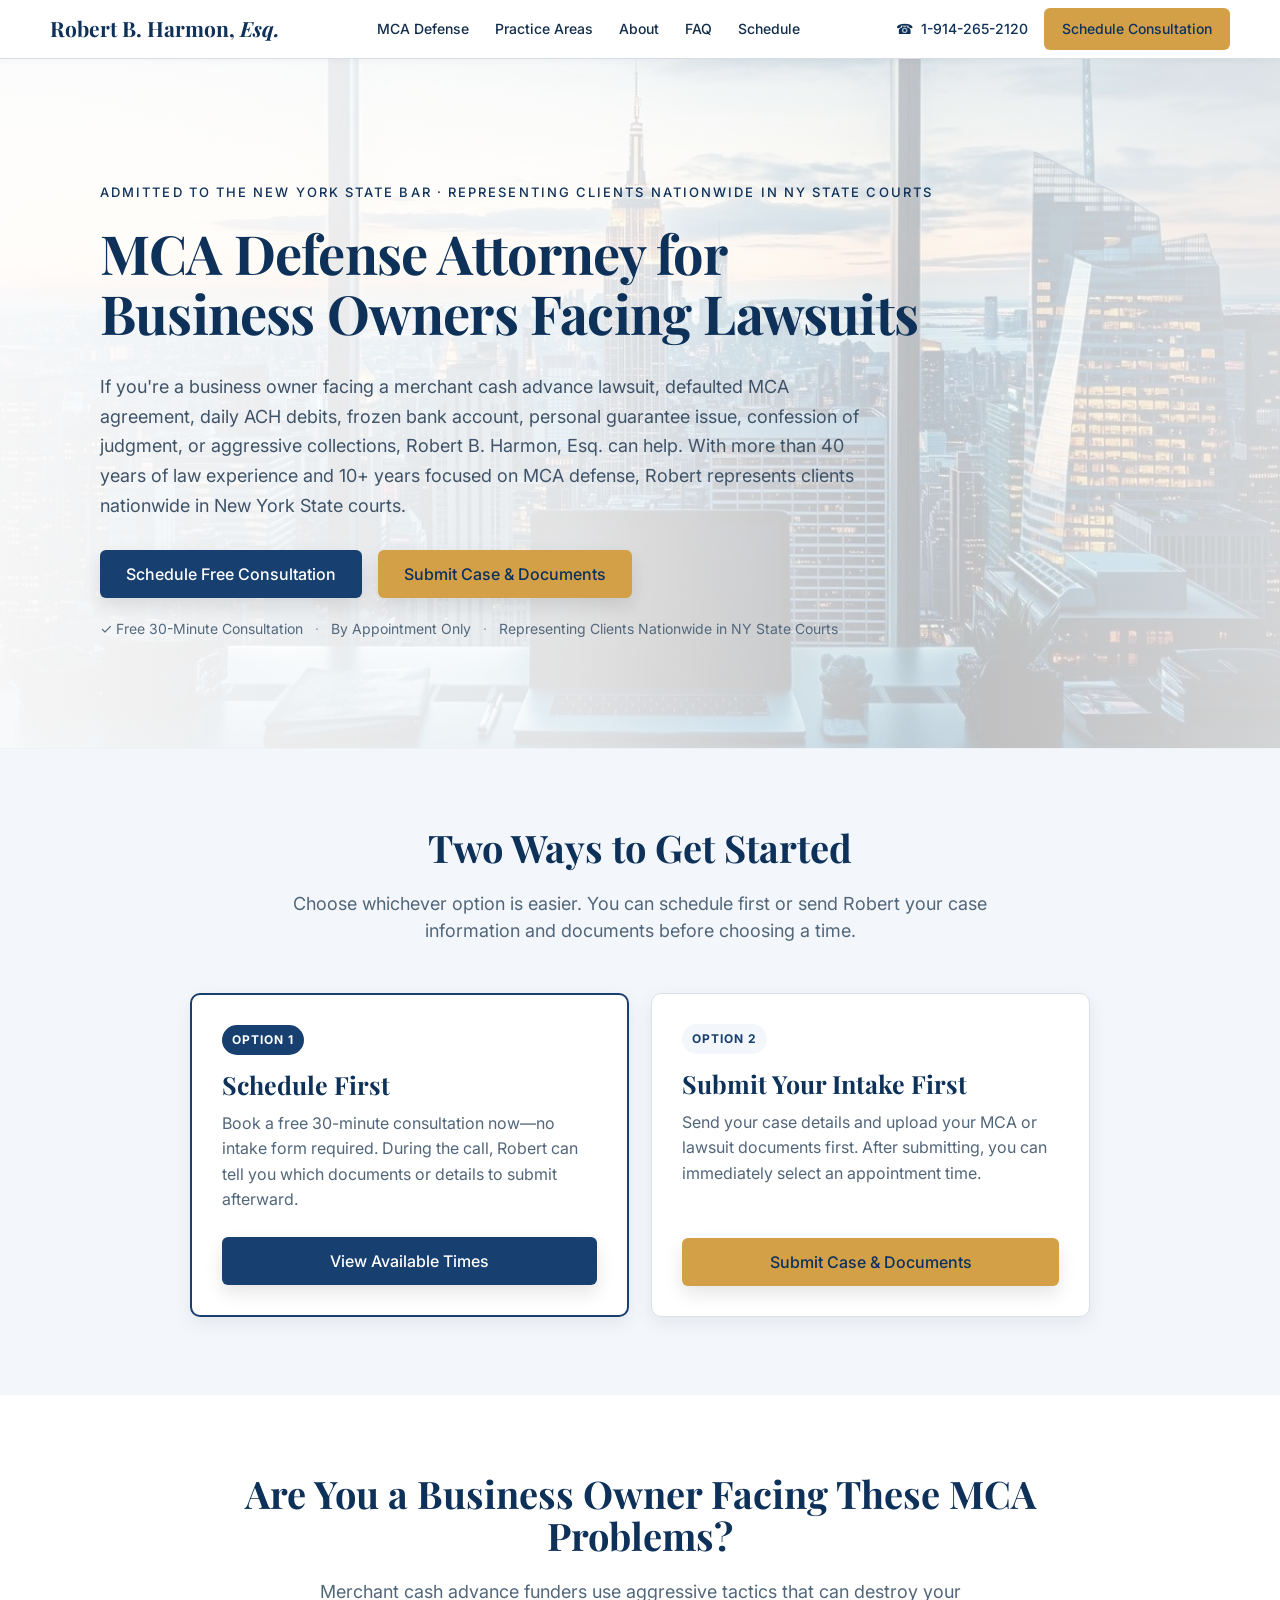
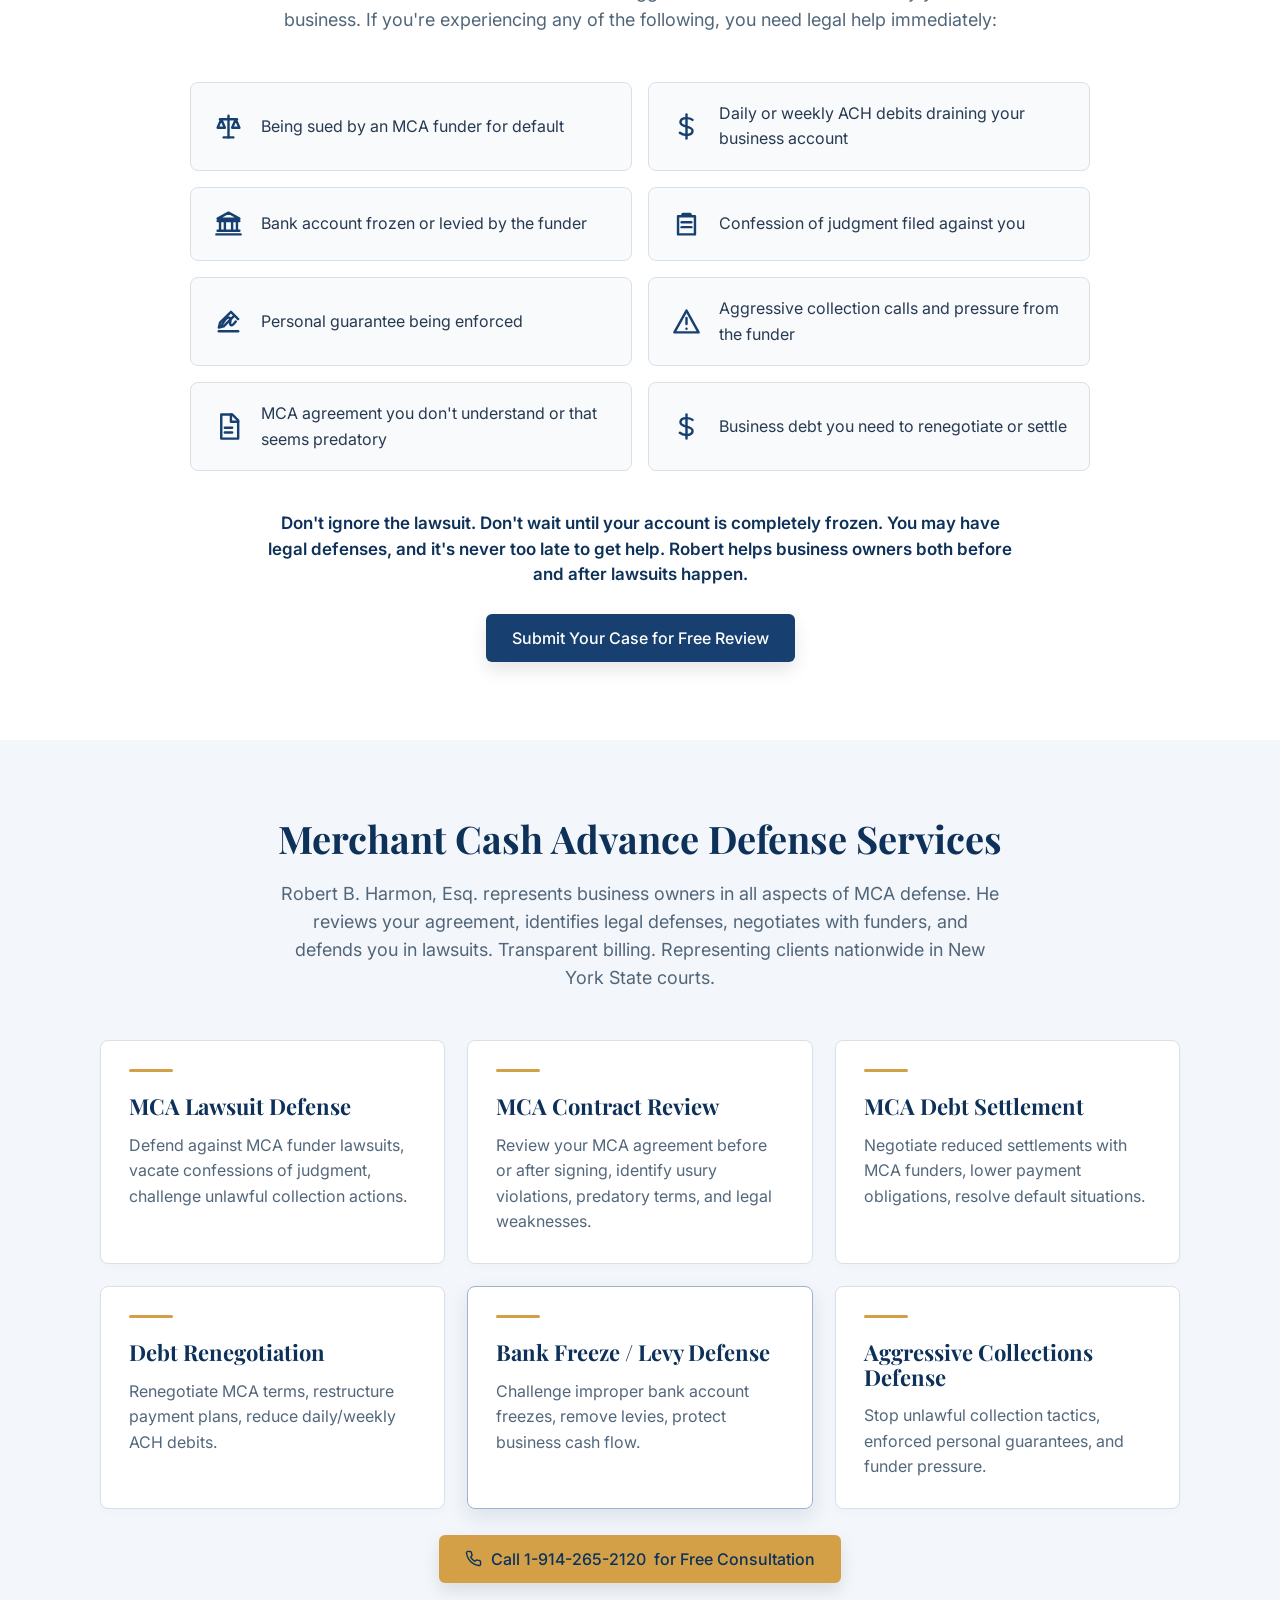
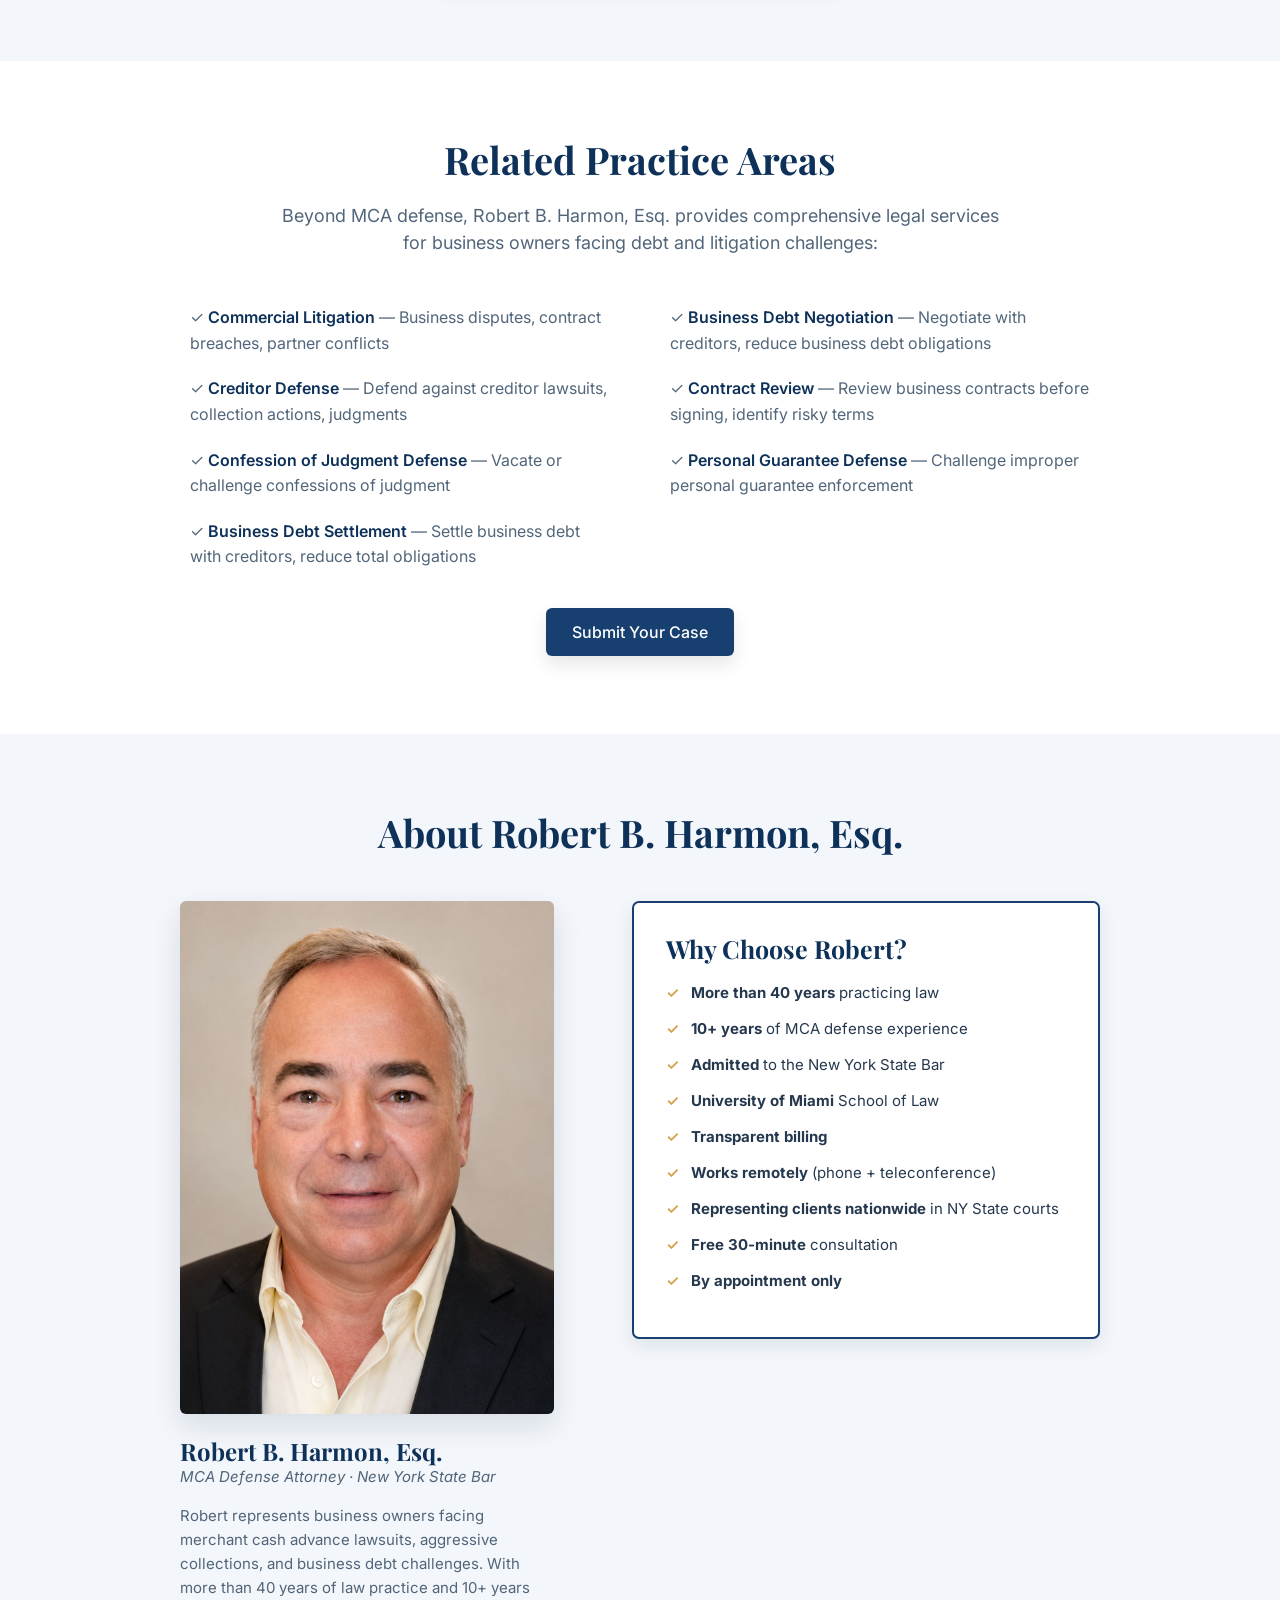
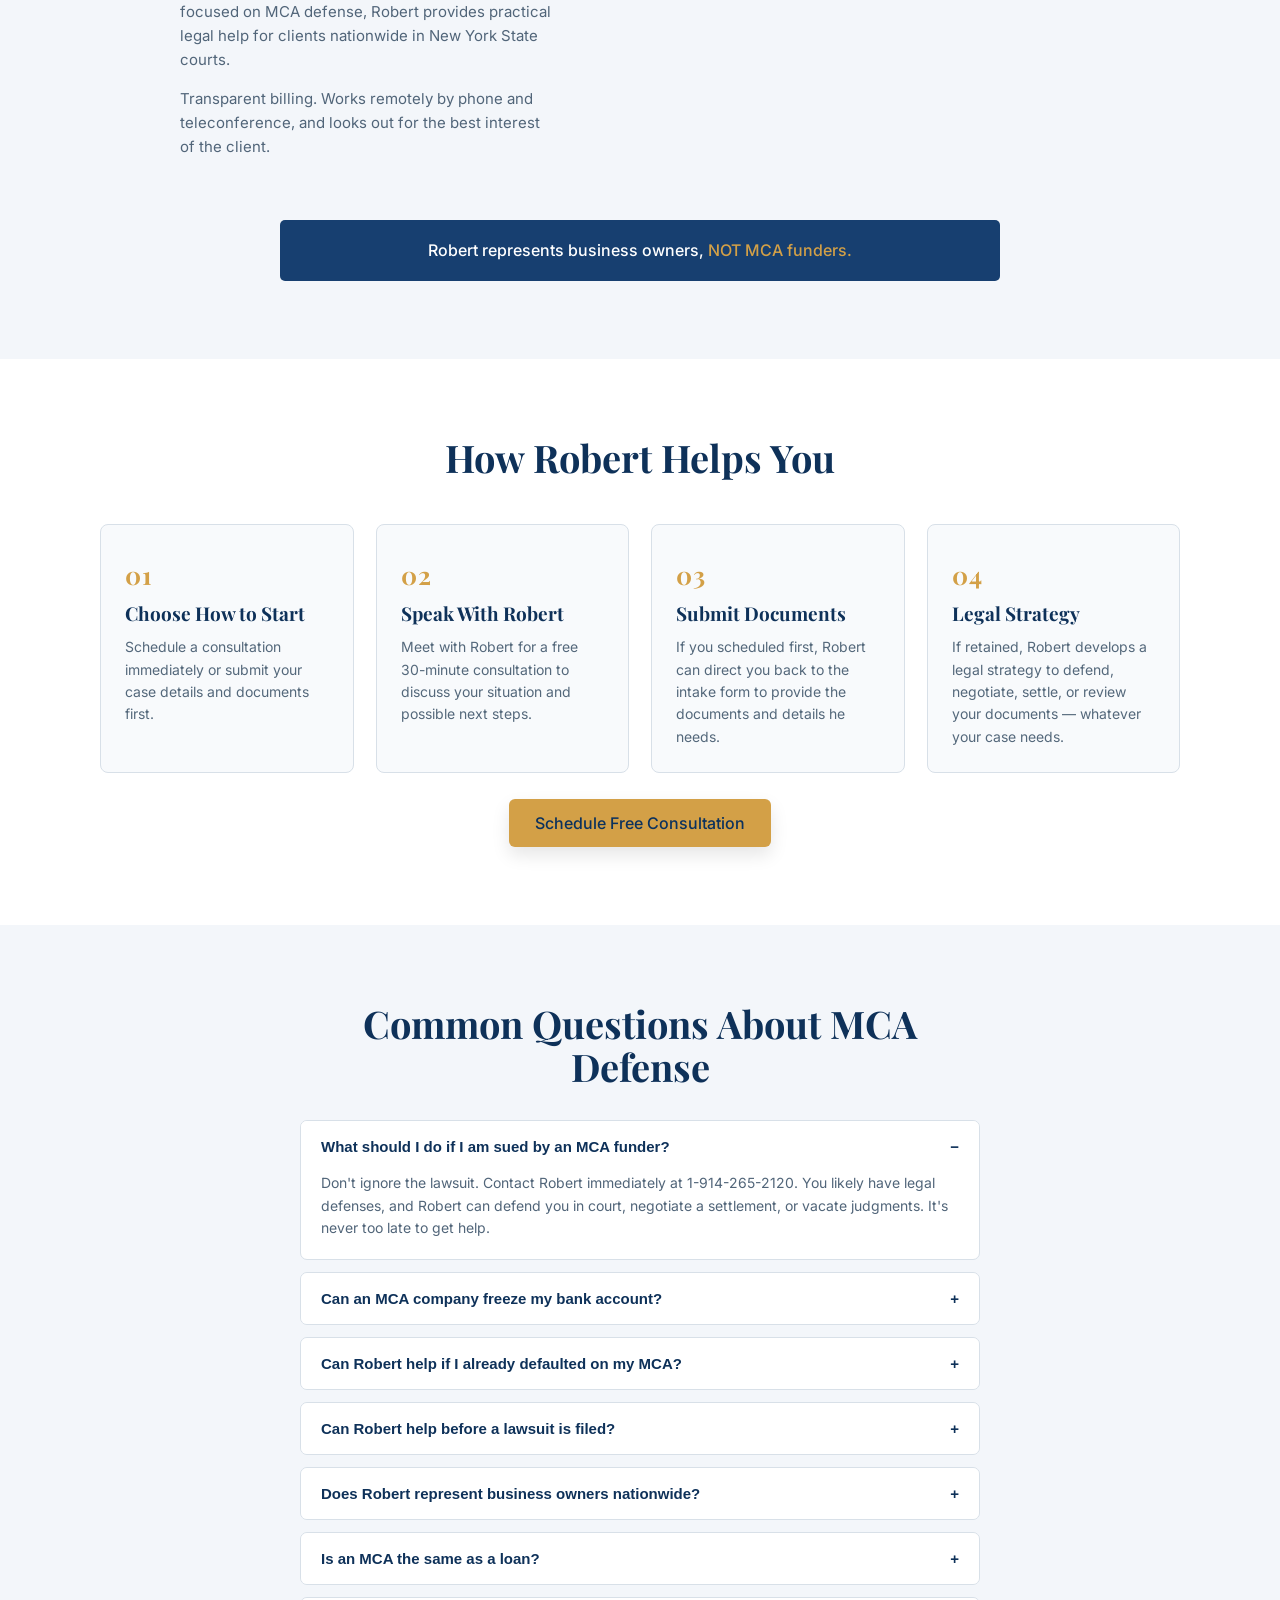
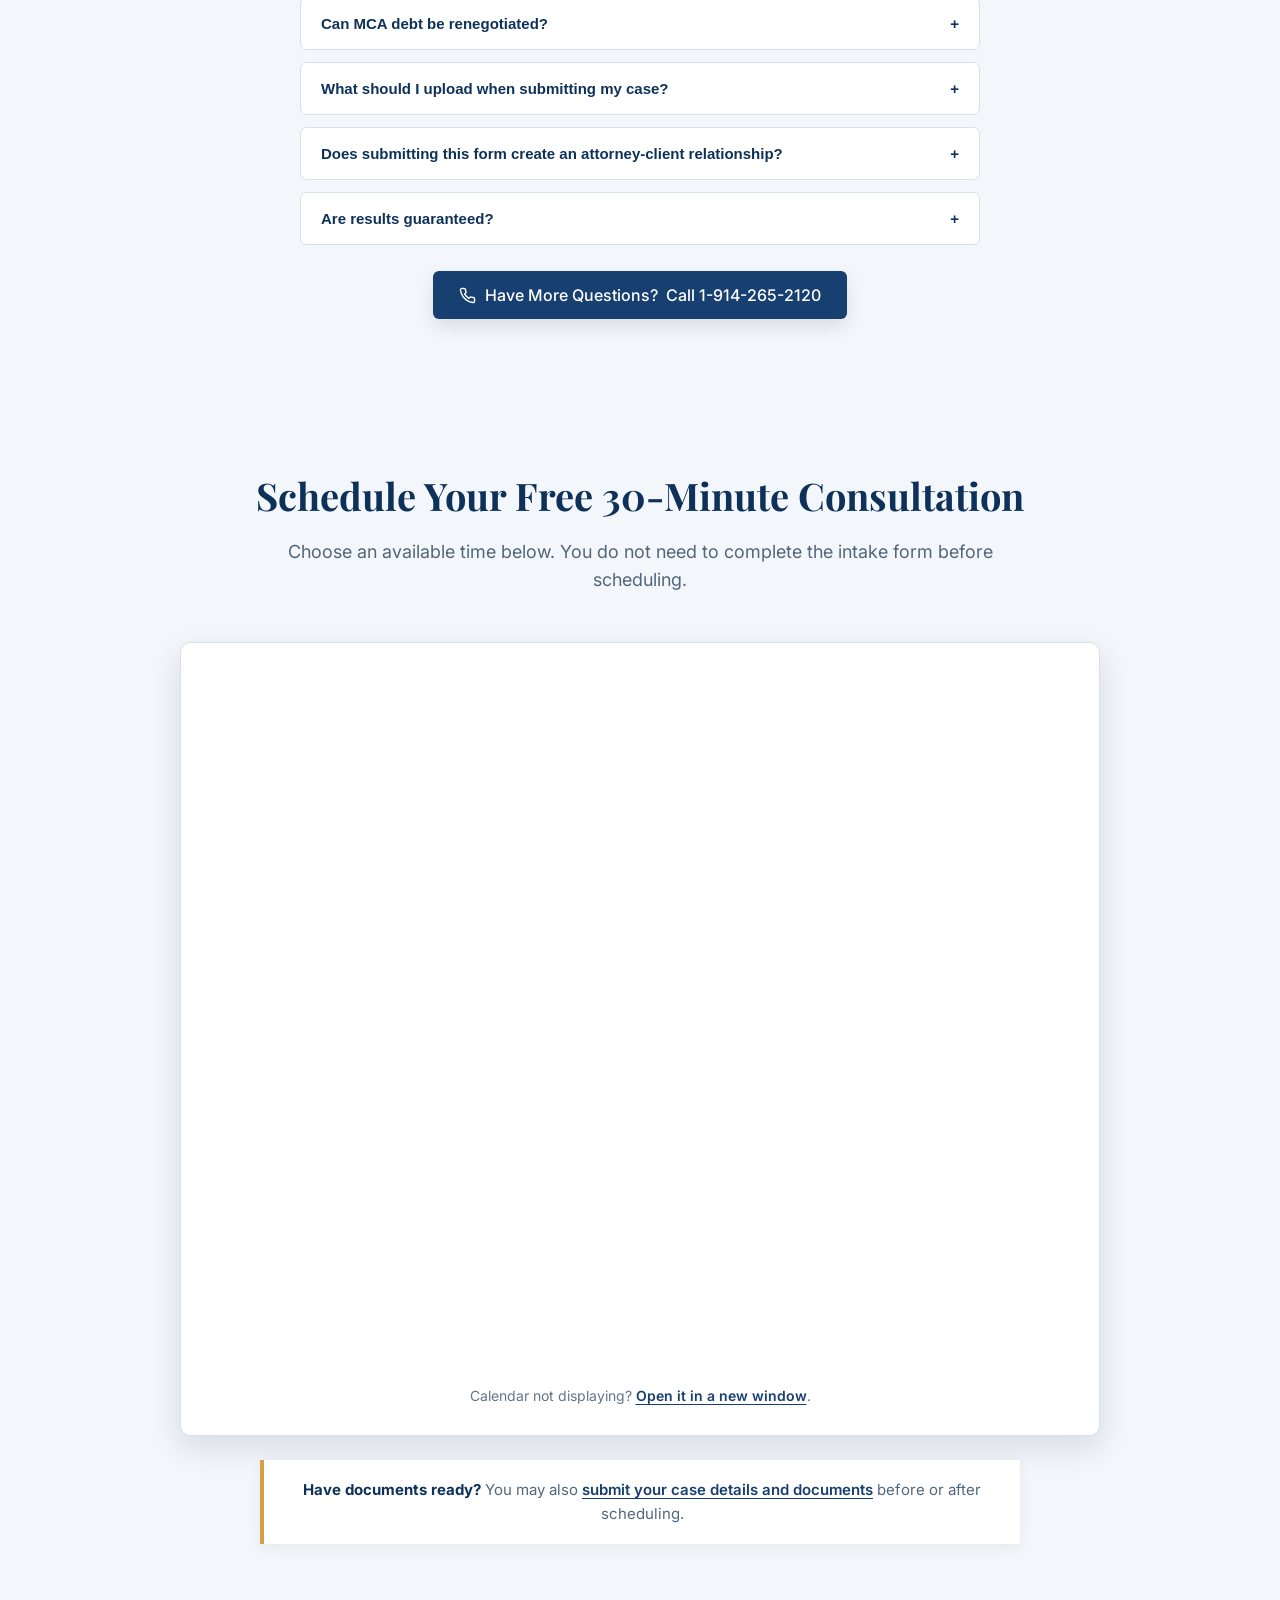
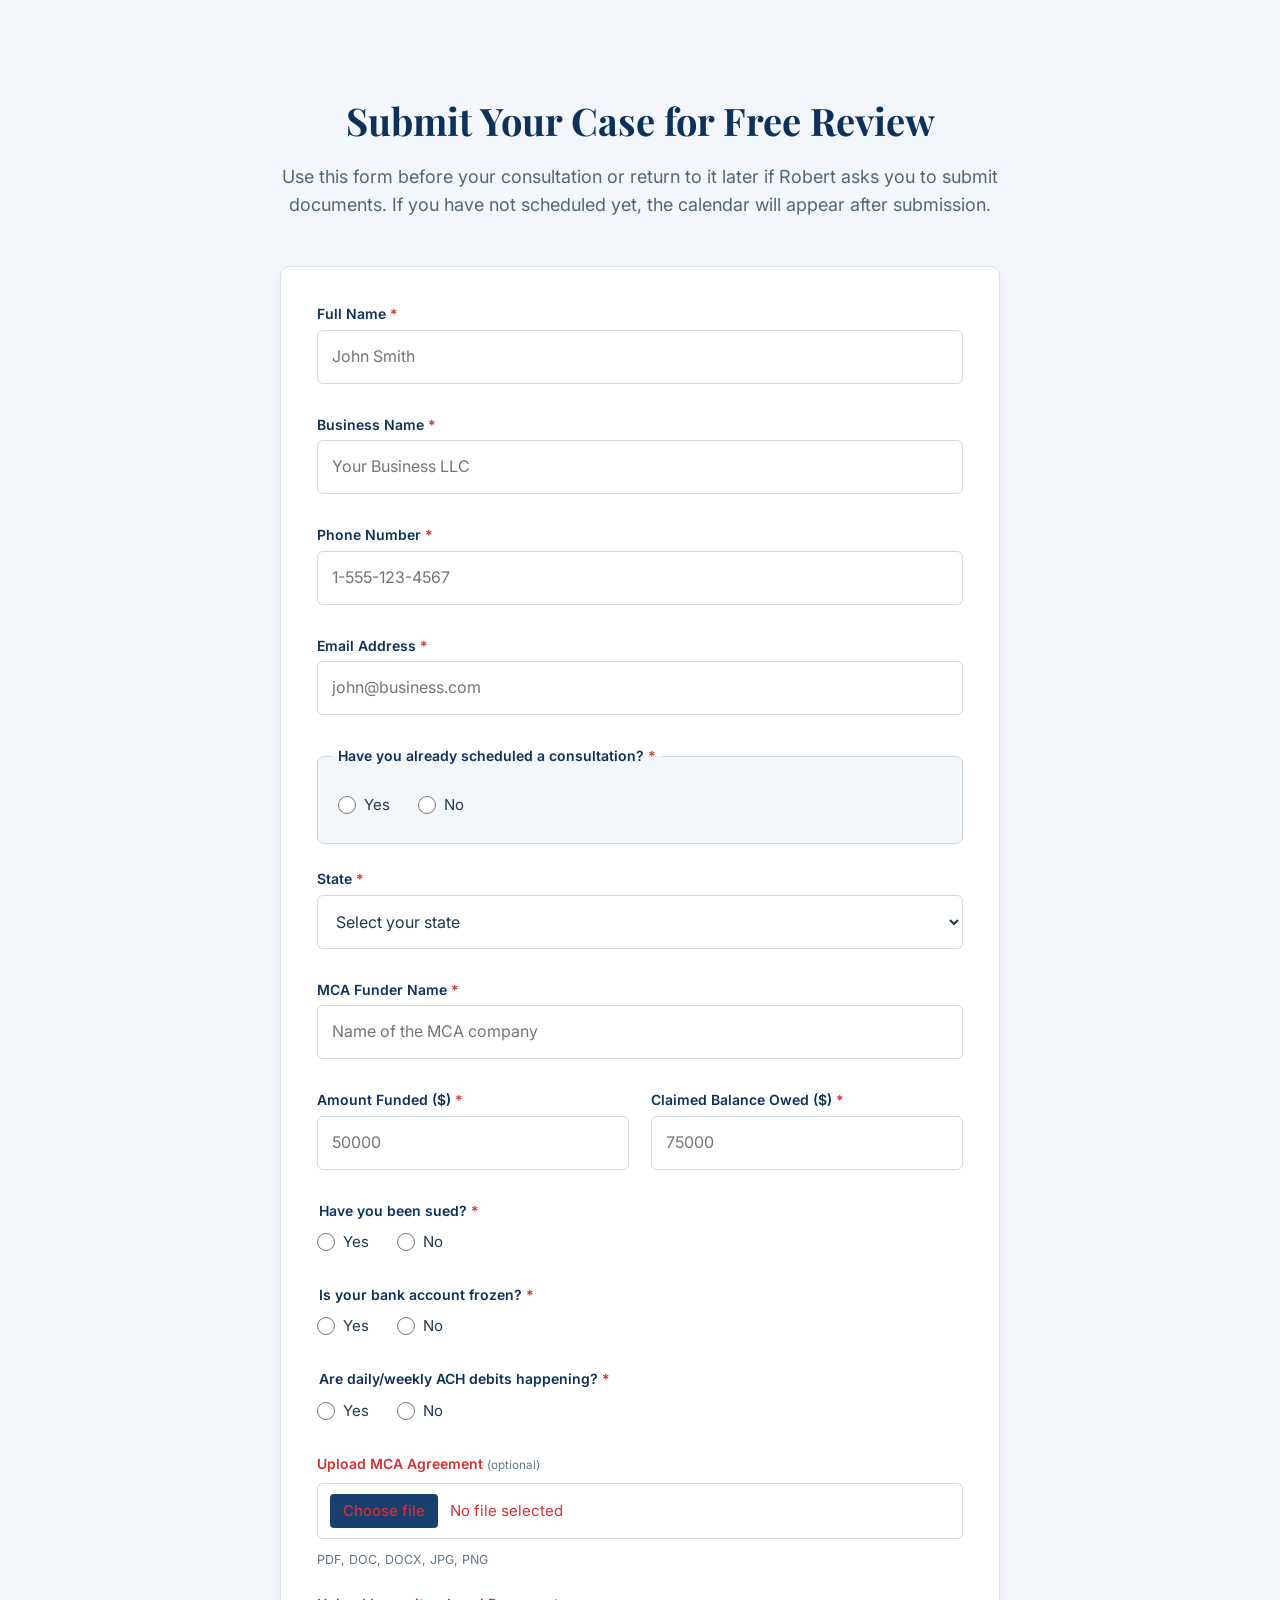
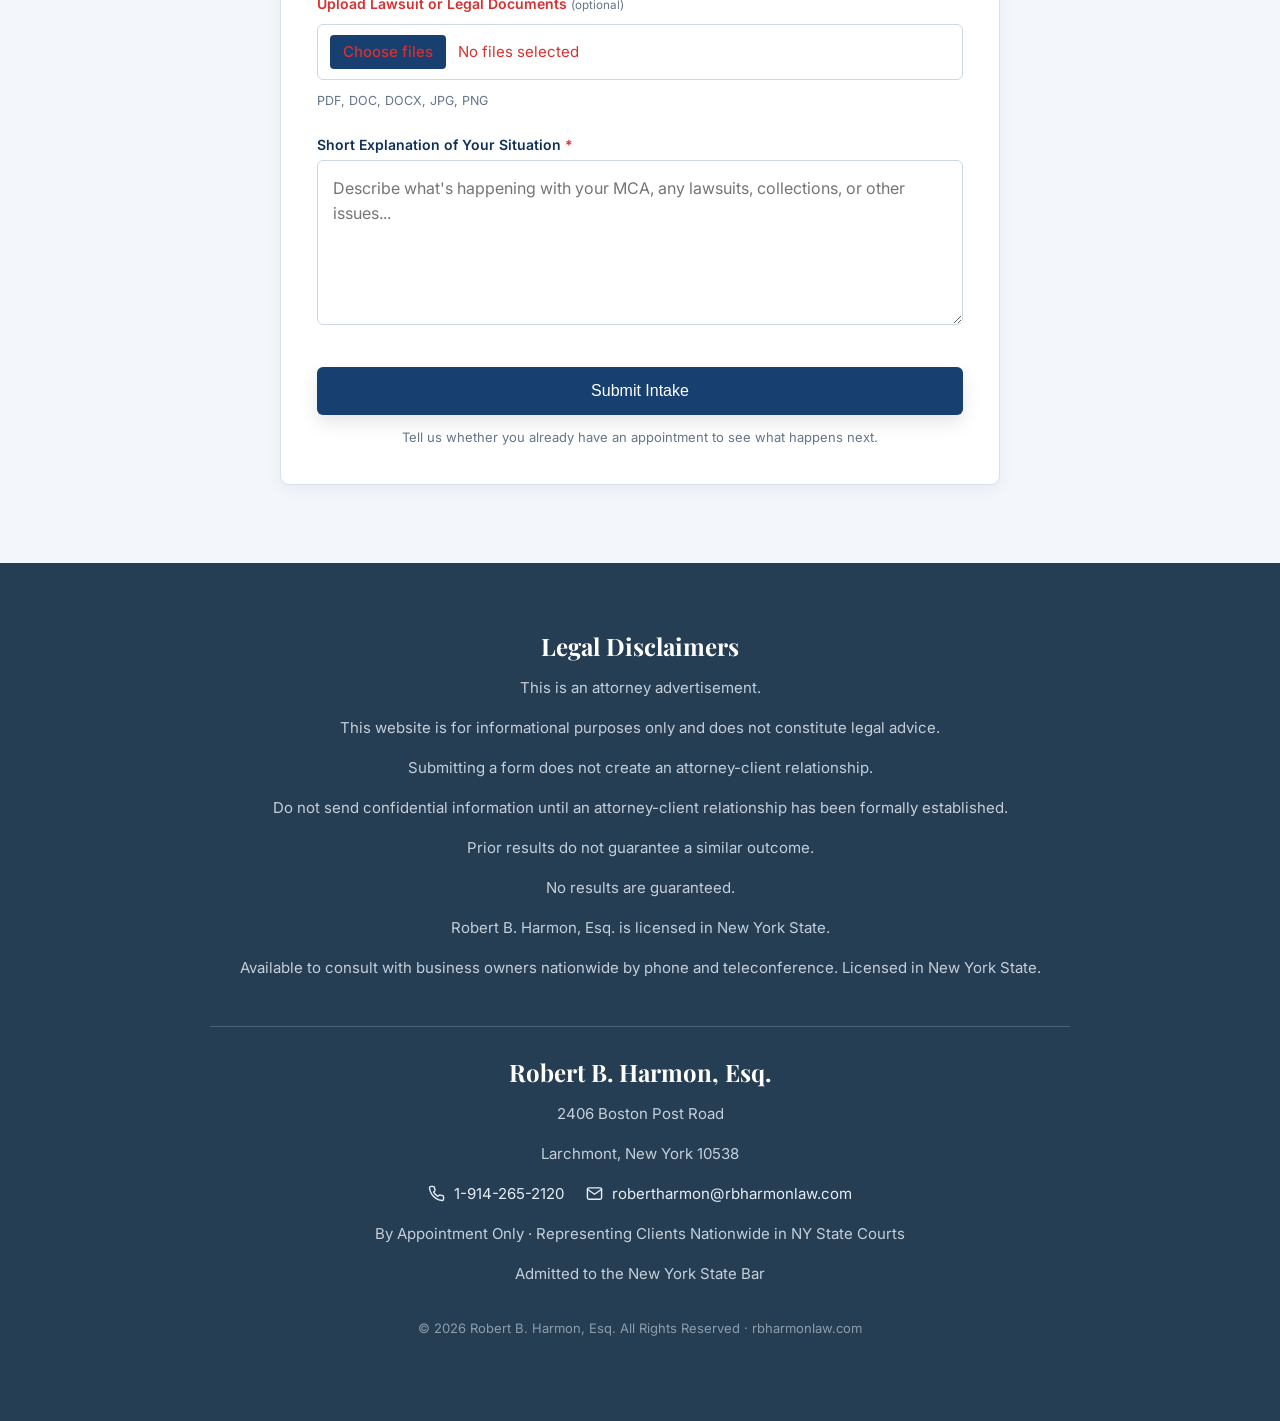
==== commit eac3b0ab: "Add files via upload" ====
--- a/index.html
+++ b/index.html
@@ -37,12 +37,12 @@
         <a href="#practice-areas">Practice Areas</a>
         <a href="#about">About</a>
         <a href="#faq">FAQ</a>
-        <a href="#contact">Contact</a>
+        <a href="#schedule">Schedule</a>
       </nav>
 
       <div class="nav-actions">
         <a class="phone-link icon-link" href="tel:+19142652120">☎&nbsp; 1-914-265-2120</a>
-        <a class="btn btn-gold btn-small" href="#submit-case">Submit Your Case</a>
+        <a class="btn btn-gold btn-small" href="#schedule">Schedule Consultation</a>
       </div>
     </div>
   </header>
@@ -61,11 +61,34 @@
         </p>
 
         <div class="hero-buttons">
-          <a class="btn btn-primary" href="#submit-case">Submit Your Case</a>
-          <a class="btn btn-gold icon-btn" href="tel:+19142652120"><svg class="icon-svg" viewBox="0 0 24 24" aria-hidden="true"><path d="M22 16.9v3a2 2 0 0 1-2.2 2 19.8 19.8 0 0 1-8.6-3.1 19.3 19.3 0 0 1-6-6A19.8 19.8 0 0 1 2.1 4.2 2 2 0 0 1 4.1 2h3a2 2 0 0 1 2 1.7c.1 1 .4 2 .7 2.9a2 2 0 0 1-.5 2.1L8 10a16 16 0 0 0 6 6l1.3-1.3a2 2 0 0 1 2.1-.5c.9.3 1.9.6 2.9.7A2 2 0 0 1 22 16.9Z"/></svg><span>Call 1-914-265-2120</span></a>
+          <a class="btn btn-primary" href="#schedule">Schedule Free Consultation</a>
+          <a class="btn btn-gold" href="#submit-case">Submit Case &amp; Documents</a>
         </div>
 
         <p class="trust-row">✓ Free 30-Minute Consultation <span>·</span> By Appointment Only <span>·</span> Representing Clients Nationwide in NY State Courts</p>
+      </div>
+    </section>
+
+    <section class="section start-options">
+      <div class="container narrow">
+        <h2>Two Ways to Get Started</h2>
+        <p class="section-intro">Choose whichever option is easier. You can schedule first or send Robert your case information and documents before choosing a time.</p>
+
+        <div class="start-grid">
+          <article class="start-card featured">
+            <span class="start-number">Option 1</span>
+            <h3>Schedule First</h3>
+            <p>Book a free 30-minute consultation now—no intake form required. During the call, Robert can tell you which documents or details to submit afterward.</p>
+            <a class="btn btn-primary" href="#schedule">View Available Times</a>
+          </article>
+
+          <article class="start-card">
+            <span class="start-number">Option 2</span>
+            <h3>Submit Your Intake First</h3>
+            <p>Send your case details and upload your MCA or lawsuit documents first. After submitting, you can immediately select an appointment time.</p>
+            <a class="btn btn-gold" href="#submit-case">Submit Case &amp; Documents</a>
+          </article>
+        </div>
       </div>
     </section>
 
@@ -205,18 +228,18 @@
         <div class="process-grid">
           <article class="process-card">
             <div class="process-icon">01</div>
-            <h3>Submit Your Case</h3>
-            <p>Fill out the form below with your situation. Include your MCA agreement, lawsuit documents, and details about what's happening.</p>
+            <h3>Choose How to Start</h3>
+            <p>Schedule a consultation immediately or submit your case details and documents first.</p>
           </article>
           <article class="process-card">
             <div class="process-icon">02</div>
-            <h3>Robert Reviews</h3>
-            <p>Robert reviews your documents and situation to understand your case and identify potential legal defenses.</p>
+            <h3>Speak With Robert</h3>
+            <p>Meet with Robert for a free 30-minute consultation to discuss your situation and possible next steps.</p>
           </article>
           <article class="process-card">
             <div class="process-icon">03</div>
-            <h3>Choose an Appointment</h3>
-            <p>After submitting your intake, select an available time for your free 30-minute consultation.</p>
+            <h3>Submit Documents</h3>
+            <p>If you scheduled first, Robert can direct you back to the intake form to provide the documents and details he needs.</p>
           </article>
           <article class="process-card">
             <div class="process-icon">04</div>
@@ -225,7 +248,7 @@
           </article>
         </div>
 
-        <a class="btn btn-gold center-btn" href="#submit-case">Start With Free Consultation</a>
+        <a class="btn btn-gold center-btn" href="#schedule">Schedule Free Consultation</a>
       </div>
     </section>
 
@@ -282,11 +305,35 @@
       </div>
     </section>
 
+    <section id="schedule" class="section homepage-schedule">
+      <div class="container booking-container">
+        <h2>Schedule Your Free 30-Minute Consultation</h2>
+        <p class="section-intro">Choose an available time below. You do not need to complete the intake form before scheduling.</p>
+
+        <div class="booking-card">
+          <div
+            id="tidycal-booking"
+            class="tidycal-embed"
+            data-path="matthewgharmon/free-30-minute-mca-consultation"
+            data-showavatar="false"
+          ></div>
+          <noscript>
+            <p class="booking-fallback">JavaScript is required for the embedded calendar. <a href="https://tidycal.com/matthewgharmon/free-30-minute-mca-consultation">Open the appointment calendar</a>.</p>
+          </noscript>
+          <p class="booking-fallback">Calendar not displaying? <a href="https://tidycal.com/matthewgharmon/free-30-minute-mca-consultation" target="_blank" rel="noopener">Open it in a new window</a>.</p>
+        </div>
+
+        <div class="schedule-intake-link">
+          <strong>Have documents ready?</strong> You may also <a href="#submit-case">submit your case details and documents</a> before or after scheduling.
+        </div>
+      </div>
+    </section>
+
     <section id="submit-case" class="section submit-section">
       <div class="container form-container">
         <h2>Submit Your Case for Free Review</h2>
         <p class="section-intro">
-          Complete the intake below for Robert's review. After submitting, you will immediately choose an available time for your free 30-minute consultation.
+          Use this form before your consultation or return to it later if Robert asks you to submit documents. If you have not scheduled yet, the calendar will appear after submission.
         </p>
 
         <form class="case-form" name="case-review" method="POST" data-netlify="true" data-netlify-honeypot="bot-field" enctype="multipart/form-data" action="/schedule.html">
@@ -310,6 +357,12 @@
           <label>Email Address <span>*</span>
             <input type="email" name="email" placeholder="john@business.com" required />
           </label>
+
+          <fieldset class="appointment-status">
+            <legend>Have you already scheduled a consultation? <span>*</span></legend>
+            <label class="radio"><input type="radio" name="already_scheduled" value="Yes" required /> Yes</label>
+            <label class="radio"><input type="radio" name="already_scheduled" value="No" /> No</label>
+          </fieldset>
 
           <label>State <span>*</span>
             <select name="state" required>
@@ -377,8 +430,8 @@
             <textarea name="situation" placeholder="Describe what's happening with your MCA, any lawsuits, collections, or other issues..." required></textarea>
           </label>
 
-          <button class="btn btn-primary form-submit" type="submit">Submit Intake &amp; Choose Appointment</button>
-          <p class="form-next-step">Next: select your consultation date and time.</p>
+          <button id="case-form-submit" class="btn btn-primary form-submit" type="submit">Submit Intake</button>
+          <p id="case-form-next-step" class="form-next-step">Tell us whether you already have an appointment to see what happens next.</p>
         </form>
       </div>
     </section>
@@ -410,5 +463,6 @@
   </footer>
 
   <script src="script.js"></script>
+  <script src="booking.js"></script>
 </body>
 </html>
--- a/styles.css
+++ b/styles.css
@@ -223,6 +223,15 @@
   font-size:17px;
   line-height:1.5;
 }
+.start-options{background:#fff}
+.start-grid{display:grid;grid-template-columns:repeat(2,1fr);gap:22px}
+.start-card{display:flex;flex-direction:column;align-items:flex-start;padding:30px;background:#fff;border:1px solid var(--border);border-radius:10px;box-shadow:0 6px 18px rgba(16,41,70,.07)}
+.start-card.featured{border:2px solid var(--navy)}
+.start-number{display:inline-flex;padding:5px 10px;margin-bottom:16px;border-radius:999px;background:var(--soft);color:var(--navy);font-size:12px;font-weight:700;letter-spacing:.08em;text-transform:uppercase}
+.start-card.featured .start-number{background:var(--navy);color:#fff}
+.start-card h3{font-size:25px;margin-bottom:12px}
+.start-card p{flex:1;margin:0 0 24px;color:#52667a;font-size:16px}
+.start-card .btn{width:100%}
 
 .services{background:var(--soft)}
 .service-grid{
@@ -522,6 +531,14 @@
   color:#64758a;
   font-size:13px;
 }
+.appointment-status{margin:4px 0 24px;padding:18px 20px;border:1px solid #cfd9e3;border-radius:7px;background:var(--soft)}
+.appointment-status legend{padding:0 6px;margin-left:-6px}
+.homepage-schedule{background:var(--soft)}
+.homepage-schedule h2{text-align:center}
+.schedule-intake-link{max-width:760px;margin:24px auto 0;padding:18px 22px;text-align:center;background:#fff;border-left:4px solid var(--gold);color:#53677b;box-shadow:0 4px 14px rgba(16,41,70,.06)}
+.schedule-intake-link strong{color:var(--navy-dark)}
+.schedule-intake-link a{color:var(--navy);font-weight:600;text-decoration:underline;text-underline-offset:3px}
+.intake-confirmation{max-width:700px;margin:0 auto 24px;padding:14px 18px;border:1px solid #9bc8ac;border-radius:7px;background:#eef8f1;color:#245b3d;font-size:15px;font-weight:600}
 
 .booking-page{background:var(--soft)}
 .booking-page .site-header{position:relative}
@@ -548,6 +565,15 @@
 .scheduling-note strong{color:var(--navy-dark)}
 .compact-footer{padding:34px 0}
 .compact-footer p{margin:8px 0}
+.confirmation-main{min-height:calc(100vh - 58px);display:flex;flex-direction:column}
+.confirmation-section{flex:1;display:flex;align-items:center;background:var(--soft)}
+.confirmation-card{width:min(720px,calc(100% - 48px));padding:48px;text-align:center;background:#fff;border:1px solid var(--border);border-radius:10px;box-shadow:var(--shadow)}
+.confirmation-card h1{max-width:none;font-size:40px;margin-bottom:20px}
+.confirmation-card>p:not(.eyebrow):not(.confirmation-disclaimer){max-width:620px;margin:0 auto;color:#52667a;font-size:17px}
+.confirmation-check{display:flex;align-items:center;justify-content:center;width:58px;height:58px;margin:0 auto 18px;border-radius:50%;background:#2d6a4f;color:#fff;font-size:30px;font-weight:700}
+.confirmation-card .eyebrow{margin-bottom:12px;color:#2d6a4f}
+.confirmation-actions{display:flex;justify-content:center;gap:14px;margin-top:30px}
+.confirmation-disclaimer{margin:24px 0 0!important;color:#718195!important;font-size:13px!important}
 
 .footer{
   background:#263e53;
@@ -627,6 +653,8 @@
   .problem-grid,.service-grid,.related-list,.process-grid,.two-col{
     grid-template-columns:1fr;
   }
+  .start-grid{grid-template-columns:1fr}
+  .start-card{padding:24px 20px}
   .case-form{padding:24px 18px}
   .btn{width:100%;min-width:0}
   .hero-buttons{width:100%}
@@ -645,6 +673,9 @@
   .tidycal-embed{min-height:760px}
   .booking-fallback{padding:0 10px 10px}
   .scheduling-note{margin-top:18px;padding:16px 18px}
+  .confirmation-card{width:calc(100% - 24px);padding:34px 20px}
+  .confirmation-card h1{font-size:32px}
+  .confirmation-actions{flex-direction:column}
 }
 
 
